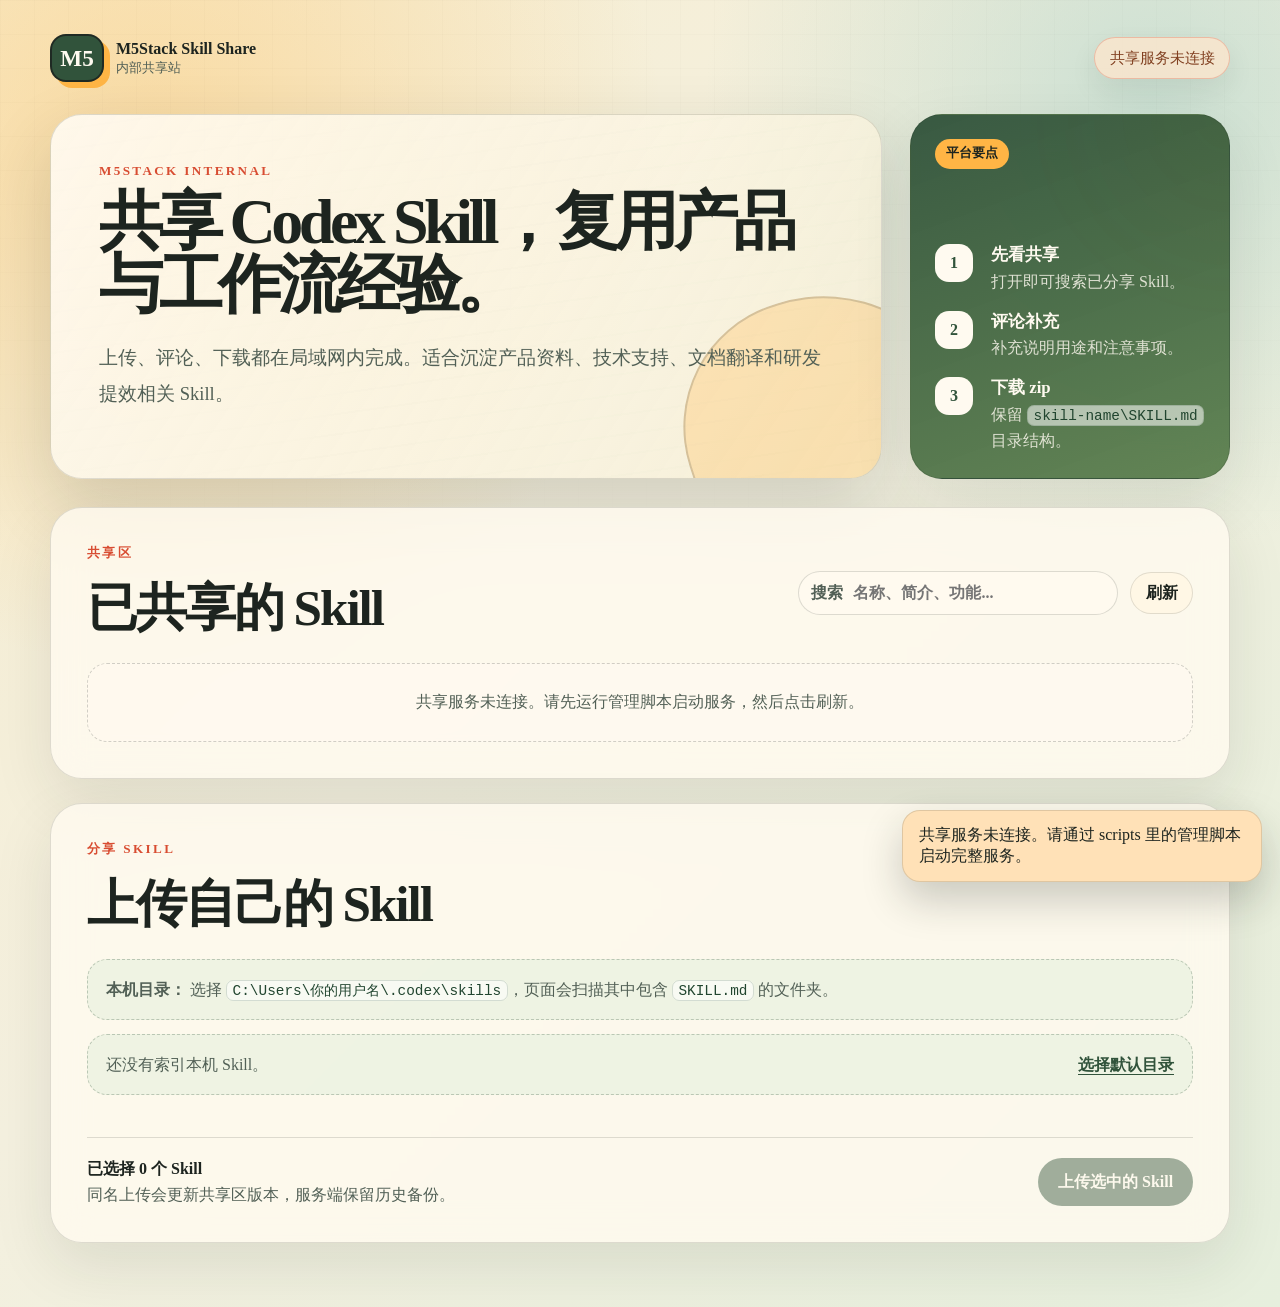
==== public/index.html @ 592a505e "Initial M5Stack skill sharing platform" ====
<!doctype html>
<html lang="zh-CN">
  <head>
    <meta charset="utf-8" />
    <meta name="viewport" content="width=device-width, initial-scale=1" />
    <title>M5Stack Skill Share</title>
    <link rel="stylesheet" href="./styles.css" />
  </head>
  <body>
    <div class="page-shell">
      <header class="hero">
        <nav class="topbar" aria-label="页面导航">
          <a class="brand" href="#top" aria-label="M5Stack Skill Share">
            <span class="brand-mark">M5</span>
            <span>
              <strong>M5Stack Skill Share</strong>
              <small>内部共享站</small>
            </span>
          </a>
          <div class="server-chip" id="serverStatus" aria-live="polite">正在连接共享服务...</div>
        </nav>

        <section class="hero-grid compact-hero" id="top">
          <div class="hero-copy">
            <p class="eyebrow">M5Stack internal</p>
            <h1>共享 Codex Skill，复用产品与工作流经验。</h1>
            <p class="hero-lede">
              上传、评论、下载都在局域网内完成。适合沉淀产品资料、技术支持、文档翻译和研发提效相关 Skill。
            </p>
          </div>

          <aside class="quick-card compact-card" aria-label="平台要点">
            <span class="card-label">平台要点</span>
            <ol class="flow-list">
              <li><strong>先看共享</strong><span>打开即可搜索已分享 Skill。</span></li>
              <li><strong>评论补充</strong><span>补充说明用途和注意事项。</span></li>
              <li><strong>下载 zip</strong><span>保留 <code>skill-name\SKILL.md</code> 目录结构。</span></li>
            </ol>
          </aside>
        </section>
      </header>

      <main>
        <section class="panel library-panel" aria-labelledby="libraryTitle">
          <div class="section-heading library-heading">
            <div>
              <p class="eyebrow">共享区</p>
              <h2 id="libraryTitle">已共享的 Skill</h2>
            </div>
            <div class="library-tools">
              <label class="search-box">
                <span>搜索</span>
                <input id="searchInput" type="search" placeholder="名称、简介、功能..." autocomplete="off" />
              </label>
              <button class="small-button" id="refreshBtn" type="button">刷新</button>
            </div>
          </div>

          <div class="skill-grid" id="sharedSkillGrid" aria-live="polite"></div>
        </section>

        <section class="panel upload-panel" aria-labelledby="uploadTitle">
          <div class="section-heading">
            <div>
              <p class="eyebrow">分享 Skill</p>
              <h2 id="uploadTitle">上传自己的 Skill</h2>
            </div>
            <div class="heading-actions">
              <input id="defaultSkillsInput" type="file" webkitdirectory directory multiple hidden />
              <input id="customFolderInput" type="file" webkitdirectory directory multiple hidden />
              <button class="small-button" id="selectAllLocalBtn" type="button">全选</button>
              <button class="small-button muted" id="clearLocalBtn" type="button">清空</button>
            </div>
          </div>

          <div class="hint-strip">
            <strong>本机目录：</strong>
            选择 <code>C:\Users\你的用户名\.codex\skills</code>，页面会扫描其中包含 <code>SKILL.md</code> 的文件夹。
          </div>

          <div class="local-summary" id="localSummary">
            <span>还没有索引本机 Skill。</span>
            <button class="text-button" id="pickDefaultInlineBtn" type="button">选择默认目录</button>
          </div>

          <div class="local-grid" id="localSkillGrid" aria-live="polite"></div>

          <div class="upload-footer">
            <div>
              <strong id="selectedCount">已选择 0 个 Skill</strong>
              <p>同名上传会更新共享区版本，服务端保留历史备份。</p>
            </div>
            <button class="primary-action" id="uploadSelectedBtn" type="button" disabled>上传选中的 Skill</button>
          </div>
        </section>
      </main>
    </div>

    <div class="toast-region" id="toastRegion" aria-live="polite" aria-atomic="true"></div>

    <dialog class="skill-dialog" id="skillDialog" aria-labelledby="dialogTitle">
      <div class="dialog-card">
        <button class="dialog-close" id="closeDialogBtn" type="button" aria-label="关闭详情">×</button>
        <div class="dialog-layout">
          <aside class="dialog-side">
            <span class="card-label">Skill 详情</span>
            <h2 id="dialogTitle">Skill 名称</h2>
            <p id="dialogDescription"></p>
            <dl class="meta-list">
              <div>
                <dt>版本</dt>
                <dd id="dialogVersion">-</dd>
              </div>
              <div>
                <dt>文件数</dt>
                <dd id="dialogFileCount">-</dd>
              </div>
              <div>
                <dt>更新时间</dt>
                <dd id="dialogUpdated">-</dd>
              </div>
            </dl>
            <div class="dialog-actions">
              <button class="primary-action" id="downloadZipBtn" type="button">下载 Skill 压缩包</button>
              <button class="danger-action" id="deleteSkillBtn" type="button">从共享区删除</button>
            </div>
            <p class="install-help">
              下载后先解压，再把整个 Skill 文件夹放进 <code>C:\Users\你的用户名\.codex\skills</code>。
            </p>
            <div class="install-guide" aria-label="安装目录结构说明">
              <strong>正确安装结构</strong>
              <code id="installPathExample">C:\Users\你的用户名\.codex\skills\skill-name\SKILL.md</code>
              <pre id="installTree">.codex\skills\
  skill-name\
    SKILL.md
    ...其他文件</pre>
              <p>不要把 <code>SKILL.md</code> 直接放到 <code>.codex\skills</code> 根目录。</p>
            </div>
          </aside>
          <div class="detail-main">
            <section class="comments-panel comments-spotlight" aria-labelledby="commentsTitle">
              <div class="comments-head">
                <div>
                  <p class="eyebrow">同事补充</p>
                  <h3 id="commentsTitle">评论 <span id="commentCount">0</span></h3>
                </div>
                <p>写清楚这个 Skill 能做什么、适合谁用、有什么注意事项。</p>
              </div>
              <div class="comments-list" id="commentsList"></div>
              <form class="comment-form" id="commentForm">
                <label>
                  <span>署名</span>
                  <input id="commentAuthor" name="author" maxlength="40" placeholder="例如：M5Stack Docs Team" autocomplete="name" />
                </label>
                <label>
                  <span>评论</span>
                  <textarea id="commentBody" name="body" maxlength="1200" rows="4" placeholder="例如：适合查询 M5Stack 产品规格、整理售后回复模板。" required></textarea>
                </label>
                <button class="primary-action" type="submit">发布评论</button>
              </form>
            </section>

            <article class="markdown-preview" id="dialogMarkdown" tabindex="0"></article>
          </div>
        </div>
      </div>
    </dialog>

    <template id="localSkillTemplate">
      <article class="local-card">
        <label class="select-line">
          <input type="checkbox" />
          <span class="fake-check"></span>
          <span class="local-name"></span>
        </label>
        <p class="local-desc"></p>
        <div class="tag-row"></div>
      </article>
    </template>

    <template id="sharedSkillTemplate">
      <article class="skill-card">
        <div class="skill-card-head">
          <span class="skill-initial"></span>
          <button class="icon-button delete-card-btn" type="button" aria-label="删除 Skill">删除</button>
        </div>
        <h3></h3>
        <p></p>
        <div class="tag-row"></div>
        <div class="skill-card-foot">
          <span class="updated-text"></span>
          <span class="comment-badge"></span>
          <button class="small-button view-btn" type="button">查看 / 下载</button>
        </div>
      </article>
    </template>

    <script src="./app.js" type="module"></script>
  </body>
</html>
---- public/styles.css ----
:root {
  color-scheme: light;
  --ink: #1d241f;
  --ink-soft: #526056;
  --paper: #f5f0df;
  --paper-bright: #fffaf0;
  --moss: #31533b;
  --moss-2: #597c49;
  --citrus: #ffb545;
  --tomato: #d84d32;
  --sky: #94c9c0;
  --line: rgba(29, 36, 31, 0.14);
  --shadow: 0 28px 70px rgba(29, 36, 31, 0.16);
  --radius-lg: 32px;
  --radius-md: 20px;
  --radius-sm: 12px;
}

* {
  box-sizing: border-box;
}

html {
  scroll-behavior: smooth;
}

body {
  margin: 0;
  min-height: 100vh;
  color: var(--ink);
  font-family: "LXGW WenKai Screen", "KaiTi", "Microsoft YaHei UI", Georgia, serif;
  background:
    radial-gradient(circle at 12% 12%, rgba(255, 181, 69, 0.34), transparent 32rem),
    radial-gradient(circle at 90% 8%, rgba(148, 201, 192, 0.42), transparent 28rem),
    linear-gradient(135deg, #f7edcf 0%, #f4f0df 44%, #e6efdd 100%);
}

body::before {
  content: "";
  position: fixed;
  inset: 0;
  pointer-events: none;
  opacity: 0.3;
  background-image:
    linear-gradient(rgba(29, 36, 31, 0.05) 1px, transparent 1px),
    linear-gradient(90deg, rgba(29, 36, 31, 0.05) 1px, transparent 1px);
  background-size: 34px 34px;
  mask-image: linear-gradient(to bottom, black, transparent 82%);
}

button,
input {
  font: inherit;
}

button,
label[for] {
  -webkit-tap-highlight-color: transparent;
}

button:focus-visible,
input:focus-visible,
a:focus-visible {
  outline: 3px solid var(--citrus);
  outline-offset: 3px;
}

code {
  padding: 0.1rem 0.35rem;
  border: 1px solid rgba(49, 83, 59, 0.18);
  border-radius: 0.45rem;
  color: #21452f;
  background: rgba(255, 255, 255, 0.56);
  font-family: "Cascadia Mono", "Consolas", monospace;
  font-size: 0.9em;
}

.page-shell {
  position: relative;
  width: min(1180px, calc(100% - 32px));
  margin: 0 auto;
  padding: 28px 0 64px;
}

.topbar {
  display: flex;
  align-items: center;
  justify-content: space-between;
  gap: 18px;
}

.brand {
  display: inline-flex;
  align-items: center;
  gap: 12px;
  color: inherit;
  text-decoration: none;
}

.brand-mark {
  display: grid;
  width: 54px;
  height: 48px;
  place-items: center;
  border: 2px solid rgba(29, 36, 31, 0.85);
  border-radius: 16px;
  color: var(--paper-bright);
  background: var(--moss);
  box-shadow: 6px 6px 0 var(--citrus);
  font-size: 1.45rem;
  font-weight: 900;
}

.brand strong,
.brand small {
  display: block;
  line-height: 1.05;
}

.brand small {
  margin-top: 3px;
  color: var(--ink-soft);
}

.server-chip {
  border: 1px solid var(--line);
  border-radius: 999px;
  padding: 0.65rem 0.9rem;
  background: rgba(255, 250, 240, 0.72);
  box-shadow: 0 12px 28px rgba(29, 36, 31, 0.08);
  color: var(--ink-soft);
  font-size: 0.92rem;
}

.server-chip.online {
  color: #1f5732;
  border-color: rgba(49, 83, 59, 0.28);
  background: rgba(218, 242, 207, 0.72);
}

.server-chip.offline {
  color: #814021;
  border-color: rgba(216, 77, 50, 0.28);
  background: rgba(255, 230, 204, 0.74);
}

.hero {
  padding-top: 6px;
}

.hero-grid {
  display: grid;
  grid-template-columns: minmax(0, 1fr) 360px;
  gap: 28px;
  align-items: stretch;
  margin-top: 48px;
}

.compact-hero {
  grid-template-columns: minmax(0, 1fr) 320px;
  margin-top: 32px;
}

.hero-copy {
  position: relative;
  overflow: hidden;
  min-height: 440px;
  padding: clamp(32px, 6vw, 74px);
  border: 1px solid var(--line);
  border-radius: var(--radius-lg);
  background:
    linear-gradient(125deg, rgba(255, 250, 240, 0.92), rgba(246, 239, 213, 0.76)),
    repeating-linear-gradient(-8deg, transparent 0 18px, rgba(49, 83, 59, 0.04) 18px 20px);
  box-shadow: var(--shadow);
}

.compact-hero .hero-copy {
  min-height: 310px;
  padding: clamp(28px, 5vw, 48px);
}

.hero-copy::after {
  content: "";
  position: absolute;
  right: -90px;
  bottom: -100px;
  width: 280px;
  height: 280px;
  border: 2px solid rgba(29, 36, 31, 0.16);
  border-radius: 46% 54% 48% 52%;
  background: rgba(255, 181, 69, 0.28);
  transform: rotate(-18deg);
}

.eyebrow {
  margin: 0 0 12px;
  color: var(--tomato);
  font-size: 0.82rem;
  font-weight: 800;
  letter-spacing: 0.18em;
  text-transform: uppercase;
}

h1,
h2,
h3,
p {
  margin-top: 0;
}

h1 {
  position: relative;
  max-width: 780px;
  margin-bottom: 24px;
  font-size: clamp(2.55rem, 6vw, 5.4rem);
  line-height: 0.98;
  letter-spacing: -0.07em;
}

.compact-hero h1 {
  max-width: 760px;
  font-size: clamp(2.25rem, 5vw, 4.4rem);
}

.hero-lede {
  position: relative;
  z-index: 1;
  max-width: 760px;
  color: var(--ink-soft);
  font-size: clamp(1rem, 1.45vw, 1.22rem);
  line-height: 1.9;
}

.hero-actions,
.heading-actions,
.library-tools,
.dialog-actions,
.upload-footer {
  display: flex;
  flex-wrap: wrap;
  align-items: center;
  gap: 12px;
}

.primary-action,
.ghost-action,
.small-button,
.danger-action,
.icon-button,
.text-button {
  cursor: pointer;
  border: 0;
}

.primary-action,
.ghost-action,
.danger-action {
  display: inline-flex;
  align-items: center;
  justify-content: center;
  min-height: 48px;
  border-radius: 999px;
  padding: 0.82rem 1.24rem;
  font-weight: 800;
  text-decoration: none;
  transition: transform 160ms ease, box-shadow 160ms ease, background 160ms ease;
}

.primary-action {
  color: var(--paper-bright);
  background: var(--moss);
  box-shadow: 0 13px 0 rgba(49, 83, 59, 0.2);
}

.primary-action:hover,
.ghost-action:hover,
.danger-action:hover {
  transform: translateY(-2px);
}

.primary-action:disabled {
  cursor: not-allowed;
  opacity: 0.45;
  transform: none;
  box-shadow: none;
}

.ghost-action {
  border: 1px solid rgba(29, 36, 31, 0.18);
  color: var(--ink);
  background: rgba(255, 250, 240, 0.76);
}

.ghost-action.compact {
  width: 100%;
  min-height: 44px;
}

.danger-action {
  width: 100%;
  min-height: 44px;
  color: #fffaf5;
  background: var(--tomato);
}

.quick-card,
.panel,
.dialog-card {
  border: 1px solid var(--line);
  border-radius: var(--radius-lg);
  background: rgba(255, 250, 240, 0.82);
  box-shadow: 0 22px 60px rgba(29, 36, 31, 0.1);
  backdrop-filter: blur(18px);
}

.quick-card {
  display: flex;
  flex-direction: column;
  justify-content: space-between;
  padding: 28px;
  background:
    linear-gradient(160deg, rgba(49, 83, 59, 0.96), rgba(87, 124, 73, 0.92)),
    radial-gradient(circle at top right, rgba(255, 181, 69, 0.6), transparent 13rem);
  color: var(--paper-bright);
}

.compact-card {
  padding: 24px;
}

.compact-card .flow-list {
  gap: 14px;
  margin-top: 22px;
}

.card-label {
  display: inline-flex;
  width: max-content;
  border-radius: 999px;
  padding: 0.4rem 0.68rem;
  color: var(--ink);
  background: var(--citrus);
  font-weight: 900;
  font-size: 0.8rem;
}

.flow-list {
  display: grid;
  gap: 20px;
  margin: 28px 0 0;
  padding: 0;
  list-style: none;
  counter-reset: flow;
}

.flow-list li {
  position: relative;
  padding-left: 56px;
  color: rgba(255, 250, 240, 0.82);
  line-height: 1.6;
  counter-increment: flow;
}

.flow-list li::before {
  content: counter(flow);
  position: absolute;
  left: 0;
  top: 2px;
  display: grid;
  width: 38px;
  height: 38px;
  place-items: center;
  border-radius: 14px;
  color: var(--moss);
  background: var(--paper-bright);
  font-weight: 900;
}

.flow-list strong,
.flow-list span {
  display: block;
}

.flow-list strong {
  color: var(--paper-bright);
  font-size: 1.05rem;
}

main {
  display: grid;
  gap: 24px;
  margin-top: 28px;
}

.panel {
  padding: clamp(22px, 4vw, 36px);
}

.section-heading {
  display: flex;
  align-items: flex-start;
  justify-content: space-between;
  gap: 18px;
  margin-bottom: 20px;
}

.section-heading h2 {
  margin-bottom: 0;
  font-size: clamp(1.8rem, 4vw, 3.2rem);
  letter-spacing: -0.04em;
}

.small-button,
.icon-button,
.text-button {
  border-radius: 999px;
  padding: 0.62rem 0.9rem;
  color: var(--ink);
  background: #fff7e5;
  border: 1px solid rgba(29, 36, 31, 0.13);
  font-weight: 800;
}

.small-button.muted {
  color: var(--ink-soft);
  background: rgba(255, 250, 240, 0.62);
}

.text-button {
  padding: 0;
  border: 0;
  color: var(--moss);
  background: transparent;
  text-decoration: underline;
  text-underline-offset: 4px;
}

.hint-strip,
.backup-note,
.local-summary {
  border: 1px dashed rgba(49, 83, 59, 0.28);
  border-radius: var(--radius-md);
  padding: 16px 18px;
  color: var(--ink-soft);
  background: rgba(230, 239, 221, 0.64);
  line-height: 1.7;
}

.local-summary {
  display: flex;
  align-items: center;
  justify-content: space-between;
  gap: 14px;
  margin-top: 14px;
}

.backup-note {
  display: flex;
  gap: 12px;
  align-items: center;
  margin-bottom: 20px;
  background: rgba(255, 229, 198, 0.68);
  border-color: rgba(216, 77, 50, 0.25);
}

.backup-note span {
  display: inline-flex;
  flex: 0 0 auto;
  border-radius: 999px;
  padding: 0.34rem 0.6rem;
  color: #fffaf5;
  background: var(--tomato);
  font-size: 0.82rem;
  font-weight: 900;
}

.local-grid,
.skill-grid {
  display: grid;
  grid-template-columns: repeat(auto-fill, minmax(260px, 1fr));
  gap: 16px;
  margin-top: 20px;
}

.local-card,
.skill-card {
  position: relative;
  overflow: hidden;
  border: 1px solid rgba(29, 36, 31, 0.12);
  border-radius: var(--radius-md);
  padding: 18px;
  background: rgba(255, 250, 240, 0.8);
  transition: border-color 160ms ease, transform 160ms ease, box-shadow 160ms ease;
}

.local-card::before,
.skill-card::before {
  content: "";
  position: absolute;
  inset: 0 auto 0 0;
  width: 7px;
  background: linear-gradient(var(--citrus), var(--sky));
}

.local-card:hover,
.skill-card:hover {
  transform: translateY(-3px);
  border-color: rgba(49, 83, 59, 0.28);
  box-shadow: 0 18px 36px rgba(29, 36, 31, 0.11);
}

.local-card.selected {
  border-color: rgba(49, 83, 59, 0.5);
  background: rgba(234, 244, 222, 0.9);
}

.select-line {
  display: flex;
  align-items: center;
  gap: 10px;
  font-weight: 900;
}

.select-line input {
  position: absolute;
  opacity: 0;
}

.fake-check {
  display: grid;
  width: 26px;
  height: 26px;
  place-items: center;
  border: 2px solid rgba(29, 36, 31, 0.24);
  border-radius: 9px;
  background: #fffaf0;
}

.select-line input:checked + .fake-check {
  border-color: var(--moss);
  background: var(--moss);
}

.select-line input:checked + .fake-check::after {
  content: "✓";
  color: var(--paper-bright);
  font-weight: 900;
}

.local-name,
.skill-card h3 {
  word-break: break-word;
}

.local-desc,
.skill-card p {
  margin: 12px 0 0;
  color: var(--ink-soft);
  line-height: 1.65;
}

.tag-row {
  display: flex;
  flex-wrap: wrap;
  gap: 8px;
  margin-top: 14px;
}

.tag {
  border-radius: 999px;
  padding: 0.35rem 0.58rem;
  color: #294335;
  background: rgba(148, 201, 192, 0.38);
  font-size: 0.78rem;
  font-weight: 900;
}

.upload-footer {
  justify-content: space-between;
  margin-top: 22px;
  padding-top: 20px;
  border-top: 1px solid var(--line);
}

.upload-footer p {
  margin: 5px 0 0;
  color: var(--ink-soft);
}

.library-heading {
  align-items: center;
}

.search-box {
  display: flex;
  align-items: center;
  gap: 8px;
  min-height: 44px;
  border: 1px solid rgba(29, 36, 31, 0.15);
  border-radius: 999px;
  padding: 0.28rem 0.36rem 0.28rem 0.78rem;
  color: var(--ink-soft);
  background: rgba(255, 250, 240, 0.78);
  font-weight: 800;
}

.search-box input {
  width: min(44vw, 260px);
  border: 0;
  outline: 0;
  color: var(--ink);
  background: transparent;
}

.skill-card {
  display: flex;
  min-height: 280px;
  flex-direction: column;
}

.skill-card-head,
.skill-card-foot {
  display: flex;
  align-items: center;
  justify-content: space-between;
  gap: 10px;
}

.skill-initial {
  display: grid;
  width: 46px;
  height: 46px;
  place-items: center;
  border-radius: 16px;
  color: var(--paper-bright);
  background: var(--moss);
  box-shadow: 6px 6px 0 rgba(255, 181, 69, 0.8);
  font-size: 1.25rem;
  font-weight: 900;
  text-transform: uppercase;
}

.icon-button {
  padding: 0.45rem 0.65rem;
  color: var(--tomato);
  background: rgba(255, 235, 225, 0.8);
}

.skill-card h3 {
  margin: 20px 0 0;
  font-size: 1.5rem;
  line-height: 1.1;
}

.skill-card-foot {
  flex-wrap: wrap;
  margin-top: auto;
  padding-top: 20px;
}

.updated-text {
  color: var(--ink-soft);
  font-size: 0.86rem;
}

.comment-badge {
  border-radius: 999px;
  padding: 0.36rem 0.6rem;
  color: #294335;
  background: rgba(255, 181, 69, 0.32);
  font-size: 0.78rem;
  font-weight: 900;
}

.empty-state {
  grid-column: 1 / -1;
  border: 1px dashed rgba(29, 36, 31, 0.2);
  border-radius: var(--radius-md);
  padding: 28px;
  color: var(--ink-soft);
  background: rgba(255, 250, 240, 0.56);
  text-align: center;
}

.skill-dialog {
  width: min(1100px, calc(100% - 26px));
  border: 0;
  padding: 0;
  color: var(--ink);
  background: transparent;
}

.skill-dialog::backdrop {
  background: rgba(29, 36, 31, 0.52);
  backdrop-filter: blur(6px);
}

.dialog-card {
  position: relative;
  overflow: hidden;
  max-height: min(820px, calc(100vh - 28px));
}

.dialog-close {
  position: absolute;
  z-index: 3;
  top: 16px;
  right: 16px;
  display: grid;
  width: 42px;
  height: 42px;
  place-items: center;
  border: 0;
  border-radius: 999px;
  color: var(--ink);
  background: rgba(255, 250, 240, 0.92);
  box-shadow: 0 10px 22px rgba(29, 36, 31, 0.14);
  cursor: pointer;
  font-size: 1.5rem;
}

.dialog-layout {
  display: grid;
  grid-template-columns: 320px minmax(0, 1fr);
  min-height: 640px;
}

.dialog-side {
  padding: 30px;
  color: var(--paper-bright);
  background:
    radial-gradient(circle at 85% 20%, rgba(255, 181, 69, 0.38), transparent 10rem),
    linear-gradient(160deg, #273d2d, var(--moss));
}

.dialog-side h2 {
  margin: 18px 0 10px;
  font-size: 2rem;
  line-height: 1.05;
  word-break: break-word;
}

.dialog-side p {
  color: rgba(255, 250, 240, 0.78);
  line-height: 1.7;
}

.meta-list {
  display: grid;
  gap: 10px;
  margin: 20px 0;
}

.meta-list div {
  display: flex;
  justify-content: space-between;
  gap: 14px;
  border-bottom: 1px solid rgba(255, 250, 240, 0.14);
  padding-bottom: 9px;
}

.meta-list dt {
  color: rgba(255, 250, 240, 0.62);
}

.meta-list dd {
  margin: 0;
  font-weight: 900;
  text-align: right;
}

.install-help {
  margin-top: 16px;
  font-size: 0.9rem;
}

.install-guide {
  display: grid;
  gap: 10px;
  margin-top: 16px;
  border: 1px solid rgba(255, 250, 240, 0.16);
  border-radius: 18px;
  padding: 14px;
  background: rgba(255, 250, 240, 0.08);
}

.install-guide strong {
  color: var(--paper-bright);
}

.install-guide code {
  display: block;
  overflow-wrap: anywhere;
  color: #173826;
}

.install-guide pre {
  overflow: auto;
  margin: 0;
  border-radius: 14px;
  padding: 12px;
  color: #f7edcf;
  background: rgba(15, 27, 18, 0.62);
  font-family: "Cascadia Mono", "Consolas", monospace;
  font-size: 0.84rem;
  line-height: 1.55;
}

.install-guide p {
  margin: 0;
  color: rgba(255, 250, 240, 0.78);
  font-size: 0.88rem;
}

.detail-main {
  overflow: auto;
  max-height: min(820px, calc(100vh - 28px));
  background: rgba(255, 250, 240, 0.92);
}

.markdown-preview {
  padding: 42px;
  line-height: 1.75;
}

.markdown-preview h1,
.markdown-preview h2,
.markdown-preview h3 {
  letter-spacing: -0.03em;
}

.markdown-preview h1 {
  font-size: 2.3rem;
}

.markdown-preview h2 {
  margin-top: 2rem;
  border-top: 1px solid var(--line);
  padding-top: 1.1rem;
  font-size: 1.65rem;
}

.markdown-preview pre {
  overflow: auto;
  border-radius: 18px;
  padding: 16px;
  background: #1f2c23;
  color: #fff7e5;
}

.markdown-preview blockquote {
  margin-left: 0;
  border-left: 5px solid var(--citrus);
  padding-left: 16px;
  color: var(--ink-soft);
}

.comments-panel {
  border-top: 1px solid var(--line);
  padding: 34px 42px 42px;
  background:
    linear-gradient(180deg, rgba(246, 239, 213, 0.22), rgba(255, 250, 240, 0.9)),
    repeating-linear-gradient(90deg, rgba(49, 83, 59, 0.035) 0 1px, transparent 1px 28px);
}

.comments-spotlight {
  border-top: 0;
  border-bottom: 1px solid rgba(49, 83, 59, 0.18);
  background:
    radial-gradient(circle at 8% 0%, rgba(255, 181, 69, 0.36), transparent 14rem),
    linear-gradient(135deg, rgba(230, 239, 221, 0.88), rgba(255, 250, 240, 0.96));
}

.comments-head {
  display: flex;
  align-items: flex-start;
  justify-content: space-between;
  gap: 18px;
  margin-bottom: 18px;
}

.comments-head h3 {
  margin: 0;
  font-size: 1.6rem;
  letter-spacing: -0.04em;
}

.comments-head h3 span {
  display: inline-grid;
  min-width: 32px;
  height: 32px;
  place-items: center;
  border-radius: 999px;
  color: var(--paper-bright);
  background: var(--moss);
  font-size: 0.9rem;
}

.comments-head p {
  max-width: 360px;
  margin: 0;
  color: var(--ink-soft);
  line-height: 1.65;
}

.comments-list {
  display: grid;
  gap: 12px;
}

.comment-item {
  border: 1px solid rgba(29, 36, 31, 0.12);
  border-radius: 18px;
  padding: 15px 16px;
  background: rgba(255, 250, 240, 0.76);
}

.comment-item header {
  display: flex;
  align-items: center;
  justify-content: space-between;
  gap: 12px;
  margin-bottom: 8px;
}

.comment-item strong {
  color: var(--moss);
}

.comment-item time {
  color: var(--ink-soft);
  font-size: 0.84rem;
}

.comment-item p {
  margin: 0;
  color: var(--ink);
  line-height: 1.7;
  white-space: pre-wrap;
}

.comment-form {
  display: grid;
  gap: 12px;
  margin-top: 18px;
  border: 1px solid rgba(49, 83, 59, 0.18);
  border-radius: 22px;
  padding: 18px;
  background: rgba(230, 239, 221, 0.58);
}

.comment-form label {
  display: grid;
  gap: 7px;
  color: var(--ink-soft);
  font-weight: 800;
}

.comment-form input,
.comment-form textarea {
  width: 100%;
  border: 1px solid rgba(29, 36, 31, 0.14);
  border-radius: 15px;
  padding: 0.76rem 0.85rem;
  color: var(--ink);
  background: rgba(255, 250, 240, 0.86);
  resize: vertical;
}

.toast-region {
  position: fixed;
  z-index: 10;
  right: 18px;
  bottom: 18px;
  display: grid;
  gap: 10px;
  width: min(360px, calc(100% - 36px));
}

.toast {
  border: 1px solid rgba(29, 36, 31, 0.14);
  border-radius: 18px;
  padding: 14px 16px;
  color: var(--paper-bright);
  background: rgba(39, 61, 45, 0.96);
  box-shadow: 0 18px 40px rgba(29, 36, 31, 0.22);
  animation: toast-in 240ms ease both;
}

.toast.warning {
  color: var(--ink);
  background: #ffe1b7;
}

@keyframes toast-in {
  from {
    opacity: 0;
    transform: translateY(10px) scale(0.98);
  }
  to {
    opacity: 1;
    transform: translateY(0) scale(1);
  }
}

@media (max-width: 900px) {
  .hero-grid,
  .dialog-layout {
    grid-template-columns: 1fr;
  }

  .quick-card {
    min-height: auto;
  }

  .dialog-card {
    overflow: auto;
  }

  .dialog-side {
    padding-right: 72px;
  }

  .detail-main {
    max-height: none;
  }

  .markdown-preview,
  .comments-panel {
    padding: 28px;
  }
}

@media (max-width: 640px) {
  .page-shell {
    width: min(100% - 20px, 1180px);
    padding-top: 14px;
  }

  .topbar,
  .section-heading,
  .library-heading,
  .local-summary,
  .upload-footer,
  .comments-head {
    align-items: stretch;
    flex-direction: column;
  }

  .hero-grid {
    margin-top: 24px;
  }

  .hero-copy,
  .panel {
    border-radius: 24px;
  }

  .hero-actions,
  .heading-actions,
  .library-tools {
    align-items: stretch;
    flex-direction: column;
  }

  .primary-action,
  .ghost-action,
  .small-button,
  .danger-action {
    width: 100%;
  }

  .search-box input {
    width: 100%;
  }
}
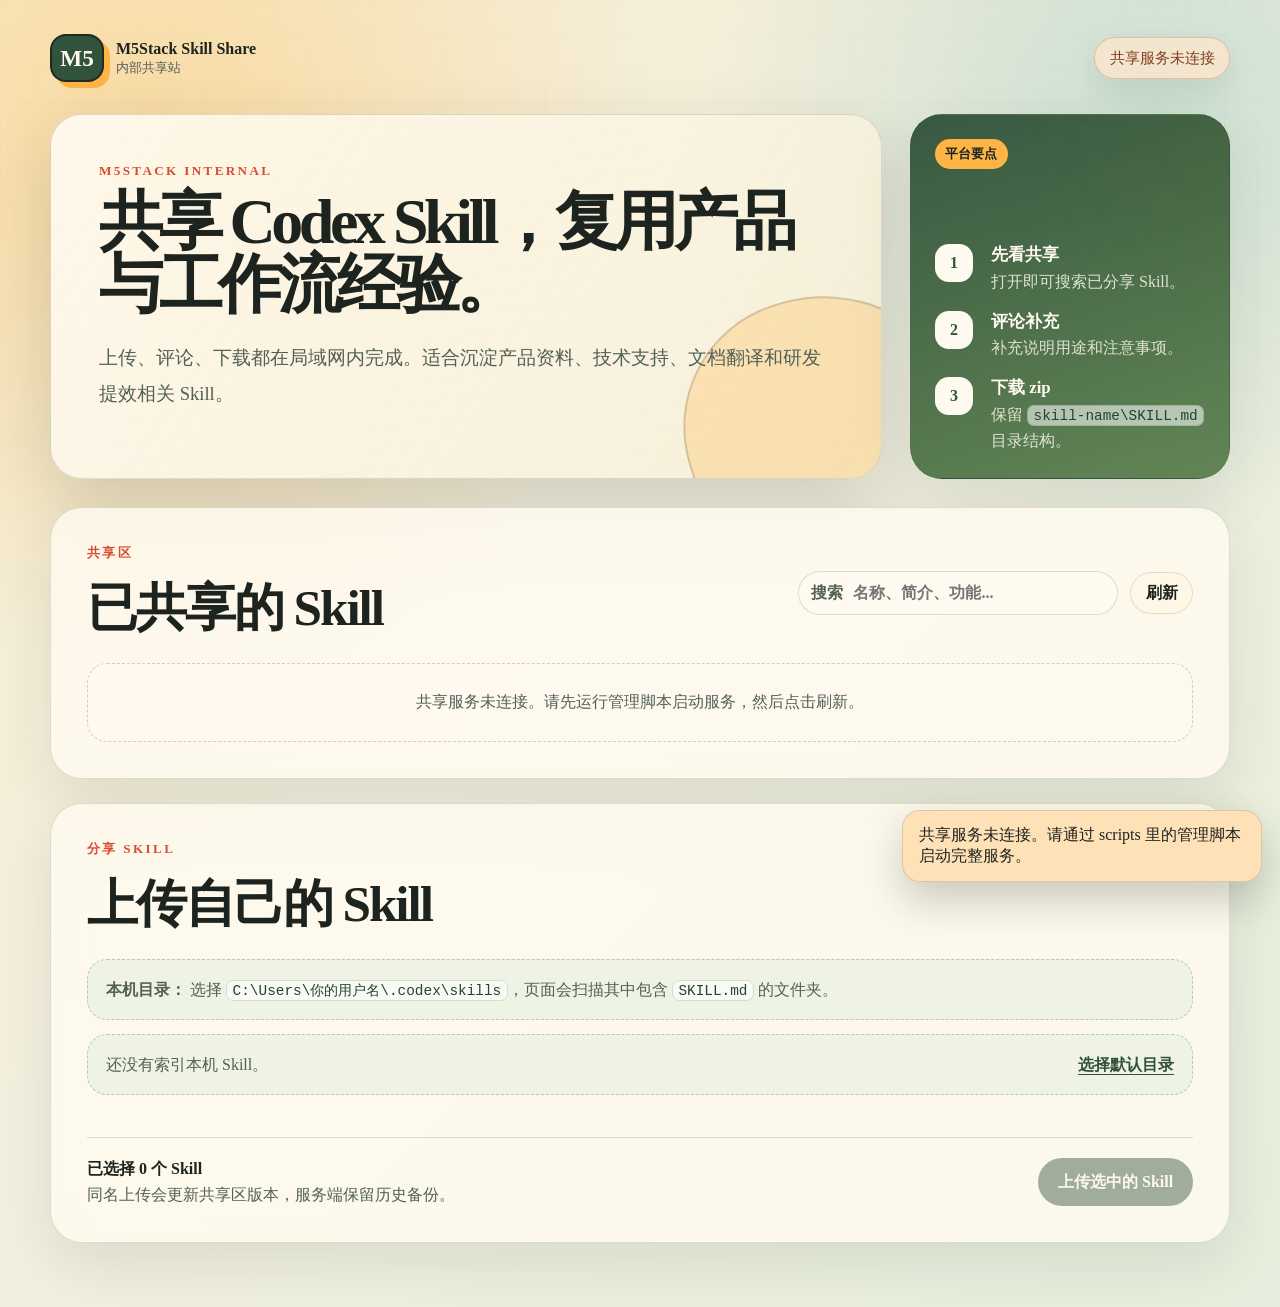
==== commit 2f9dac0c: "更改默认服务端口为 1885，并添加更新历史和精选评论功能" ====
--- a/public/index.html
+++ b/public/index.html
@@ -160,6 +160,14 @@
               </form>
             </section>
 
+            <section class="updates-panel" aria-labelledby="updatesTitle">
+              <div class="updates-head">
+                <p class="eyebrow">更新记录</p>
+                <h3 id="updatesTitle">最近更新</h3>
+              </div>
+              <div class="updates-list" id="updatesList"></div>
+            </section>
+
             <article class="markdown-preview" id="dialogMarkdown" tabindex="0"></article>
           </div>
         </div>
@@ -186,6 +194,11 @@
         </div>
         <h3></h3>
         <p></p>
+        <div class="featured-comment" hidden>
+          <span>精选评论</span>
+          <blockquote></blockquote>
+          <small></small>
+        </div>
         <div class="tag-row"></div>
         <div class="skill-card-foot">
           <span class="updated-text"></span>
--- a/public/styles.css
+++ b/public/styles.css
@@ -652,6 +652,50 @@
   line-height: 1.1;
 }
 
+.skill-card > p {
+  display: -webkit-box;
+  min-height: 3.2em;
+  overflow: hidden;
+  -webkit-box-orient: vertical;
+  -webkit-line-clamp: 2;
+}
+
+.skill-card .tag-row {
+  display: none;
+}
+
+.featured-comment {
+  margin-top: 14px;
+  border: 1px solid rgba(49, 83, 59, 0.16);
+  border-radius: 18px;
+  padding: 13px 14px;
+  background:
+    linear-gradient(135deg, rgba(255, 181, 69, 0.22), rgba(255, 250, 240, 0.72)),
+    repeating-linear-gradient(90deg, rgba(49, 83, 59, 0.04) 0 1px, transparent 1px 22px);
+}
+
+.featured-comment span {
+  display: inline-flex;
+  border-radius: 999px;
+  padding: 0.24rem 0.48rem;
+  color: var(--paper-bright);
+  background: var(--moss);
+  font-size: 0.72rem;
+  font-weight: 900;
+}
+
+.featured-comment blockquote {
+  margin: 10px 0 8px;
+  color: var(--ink);
+  font-weight: 900;
+  line-height: 1.55;
+}
+
+.featured-comment small {
+  color: var(--ink-soft);
+  font-weight: 800;
+}
+
 .skill-card-foot {
   flex-wrap: wrap;
   margin-top: auto;
@@ -659,8 +703,12 @@
 }
 
 .updated-text {
-  color: var(--ink-soft);
+  border-radius: 999px;
+  padding: 0.36rem 0.62rem;
+  color: #244a32;
+  background: rgba(148, 201, 192, 0.32);
   font-size: 0.86rem;
+  font-weight: 900;
 }
 
 .comment-badge {
@@ -967,6 +1015,67 @@
   resize: vertical;
 }
 
+.updates-panel {
+  border-bottom: 1px solid rgba(49, 83, 59, 0.14);
+  padding: 26px 42px 30px;
+  background: rgba(255, 250, 240, 0.9);
+}
+
+.updates-head {
+  display: flex;
+  align-items: end;
+  justify-content: space-between;
+  gap: 16px;
+  margin-bottom: 14px;
+}
+
+.updates-head h3 {
+  margin: 0;
+  font-size: 1.45rem;
+  letter-spacing: -0.04em;
+}
+
+.updates-list {
+  display: grid;
+  gap: 10px;
+}
+
+.update-item {
+  display: grid;
+  grid-template-columns: 112px minmax(0, 1fr);
+  gap: 14px;
+  align-items: start;
+  border: 1px solid rgba(29, 36, 31, 0.1);
+  border-radius: 16px;
+  padding: 12px 14px;
+  background: rgba(255, 250, 240, 0.72);
+}
+
+.update-item time {
+  color: var(--moss);
+  font-weight: 900;
+  font-size: 0.86rem;
+}
+
+.update-item div {
+  display: grid;
+  gap: 3px;
+}
+
+.update-item strong {
+  color: var(--ink);
+}
+
+.update-item span {
+  color: var(--ink-soft);
+  font-size: 0.86rem;
+}
+
+.compact-empty {
+  padding: 16px;
+  text-align: left;
+}
+
 .toast-region {
   position: fixed;
   z-index: 10;
@@ -1026,8 +1135,13 @@
   }
 
   .markdown-preview,
-  .comments-panel {
+  .comments-panel,
+  .updates-panel {
     padding: 28px;
+  }
+
+  .update-item {
+    grid-template-columns: 1fr;
   }
 }
 
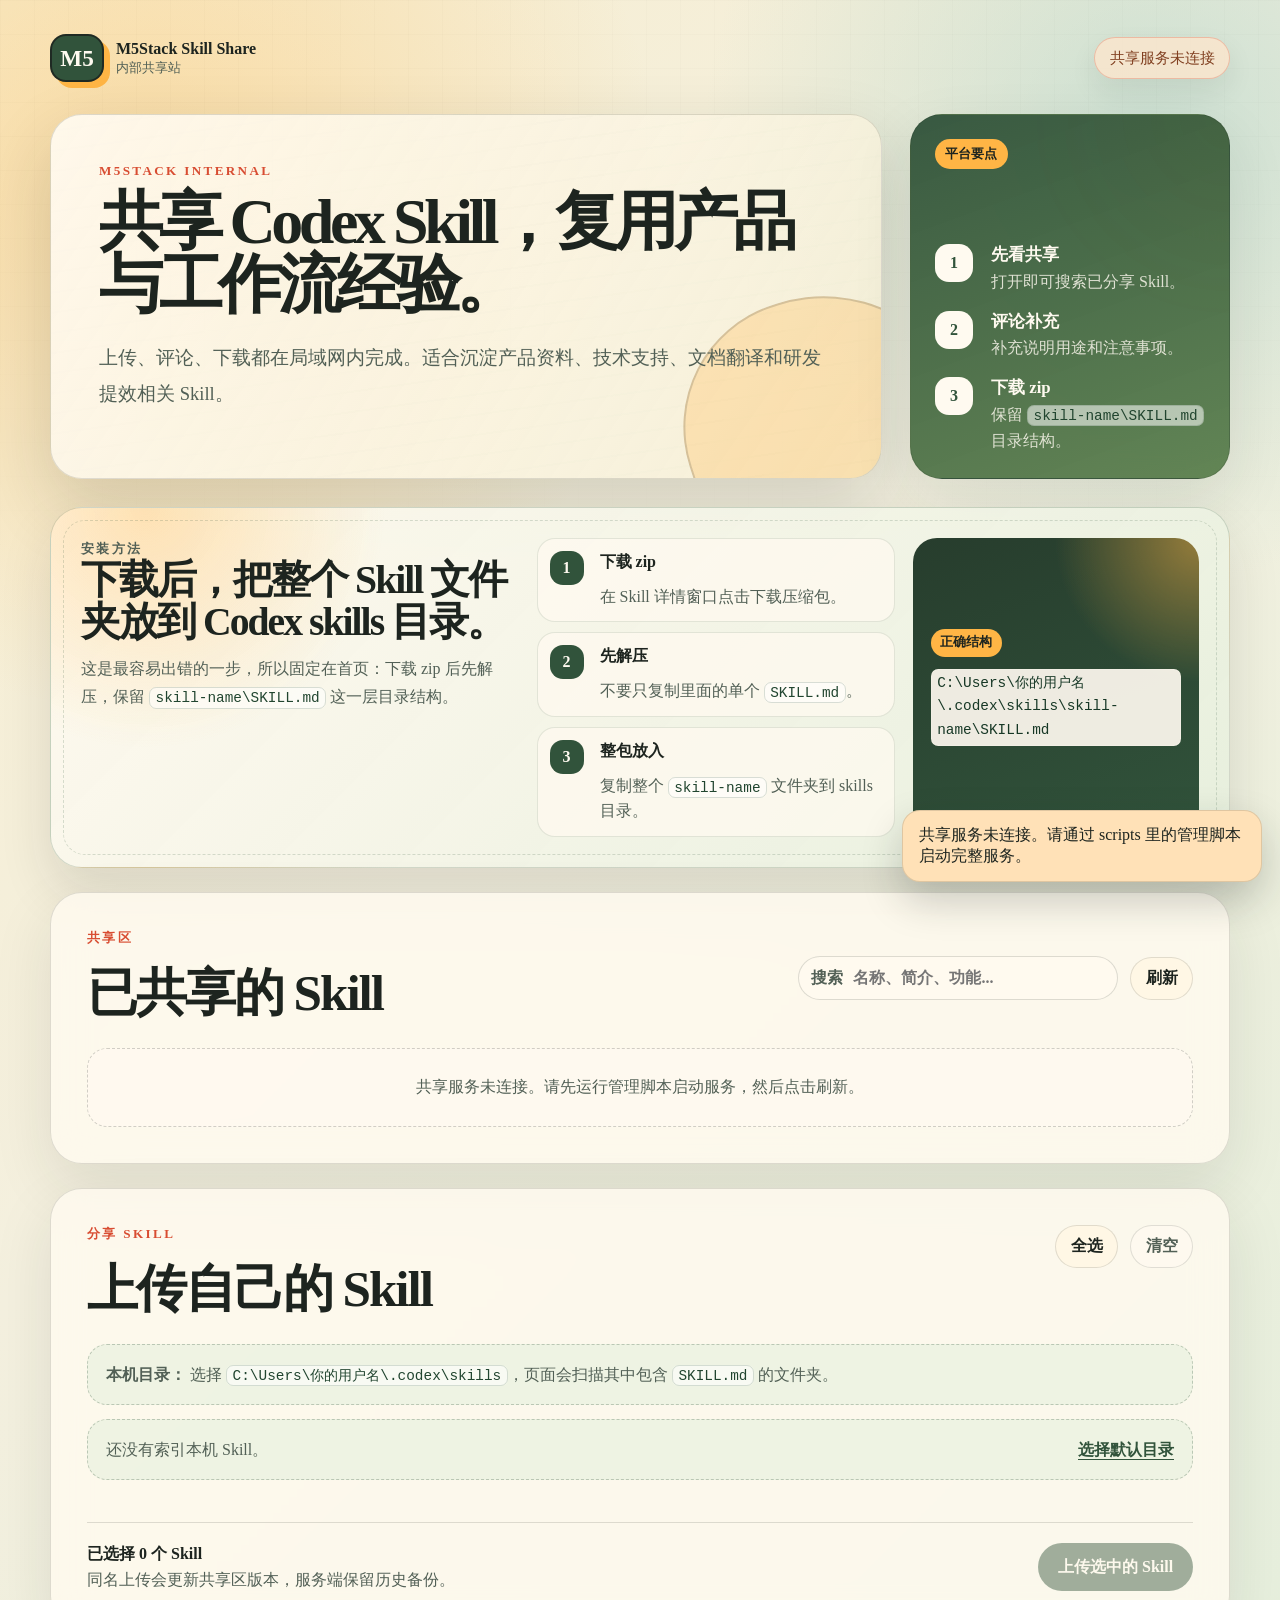
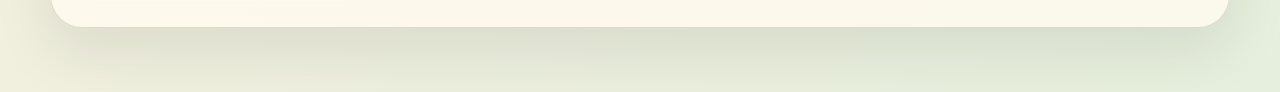
==== commit 572a8202: "Fix install instructions layout" ====
--- a/public/index.html
+++ b/public/index.html
@@ -41,6 +41,26 @@
       </header>
 
       <main>
+        <section class="install-home-panel" aria-labelledby="installHomeTitle">
+          <div class="install-home-copy">
+            <p class="eyebrow">安装方法</p>
+            <h2 id="installHomeTitle">下载后，把整个 Skill 文件夹放到 Codex skills 目录。</h2>
+            <p>
+              这是最容易出错的一步，所以固定在首页：下载 zip 后先解压，保留
+              <code>skill-name\SKILL.md</code> 这一层目录结构。
+            </p>
+          </div>
+          <ol class="install-steps" aria-label="安装步骤">
+            <li><strong>下载 zip</strong><span>在 Skill 详情窗口点击下载压缩包。</span></li>
+            <li><strong>先解压</strong><span>不要只复制里面的单个 <code>SKILL.md</code>。</span></li>
+            <li><strong>整包放入</strong><span>复制整个 <code>skill-name</code> 文件夹到 skills 目录。</span></li>
+          </ol>
+          <div class="install-path-card" aria-label="正确安装目录示例">
+            <span>正确结构</span>
+            <code>C:\Users\你的用户名\.codex\skills\skill-name\SKILL.md</code>
+          </div>
+        </section>
+
         <section class="panel library-panel" aria-labelledby="libraryTitle">
           <div class="section-heading library-heading">
             <div>
@@ -124,19 +144,22 @@
               <button class="primary-action" id="downloadZipBtn" type="button">下载 Skill 压缩包</button>
               <button class="danger-action" id="deleteSkillBtn" type="button">从共享区删除</button>
             </div>
-            <p class="install-help">
-              下载后先解压，再把整个 Skill 文件夹放进 <code>C:\Users\你的用户名\.codex\skills</code>。
-            </p>
-            <div class="install-guide" aria-label="安装目录结构说明">
+          </aside>
+          <section class="dialog-install-panel" aria-label="安装目录结构说明">
+            <div>
+              <p class="eyebrow">下载后怎么安装</p>
+              <h3>先解压，再把整个 Skill 文件夹放进 skills 目录。</h3>
+              <p>不要把 <code>SKILL.md</code> 直接放到 <code>.codex\skills</code> 根目录。</p>
+            </div>
+            <div class="install-guide">
               <strong>正确安装结构</strong>
               <code id="installPathExample">C:\Users\你的用户名\.codex\skills\skill-name\SKILL.md</code>
               <pre id="installTree">.codex\skills\
   skill-name\
     SKILL.md
     ...其他文件</pre>
-              <p>不要把 <code>SKILL.md</code> 直接放到 <code>.codex\skills</code> 根目录。</p>
-            </div>
-          </aside>
+            </div>
+          </section>
           <div class="detail-main">
             <section class="comments-panel comments-spotlight" aria-labelledby="commentsTitle">
               <div class="comments-head">
--- a/public/styles.css
+++ b/public/styles.css
@@ -392,6 +392,136 @@
   margin-top: 28px;
 }
 
+.install-home-panel {
+  position: relative;
+  display: grid;
+  grid-template-columns: minmax(0, 1.1fr) minmax(280px, 0.9fr) minmax(240px, 0.72fr);
+  gap: 18px;
+  align-items: stretch;
+  border: 1px solid rgba(49, 83, 59, 0.2);
+  border-radius: var(--radius-lg);
+  padding: clamp(22px, 3vw, 30px);
+  background:
+    radial-gradient(circle at 8% 0%, rgba(255, 181, 69, 0.34), transparent 15rem),
+    linear-gradient(135deg, rgba(255, 250, 240, 0.95), rgba(230, 239, 221, 0.9));
+  box-shadow: 0 24px 52px rgba(29, 36, 31, 0.12);
+}
+
+.install-home-panel::before {
+  content: "";
+  position: absolute;
+  inset: 12px;
+  pointer-events: none;
+  border: 1px dashed rgba(49, 83, 59, 0.18);
+  border-radius: calc(var(--radius-lg) - 10px);
+}
+
+.install-home-copy,
+.install-steps,
+.install-path-card {
+  position: relative;
+  z-index: 1;
+}
+
+.install-home-copy h2 {
+  max-width: 720px;
+  margin-bottom: 12px;
+  font-size: clamp(1.65rem, 3.1vw, 2.75rem);
+  line-height: 1.04;
+  letter-spacing: -0.05em;
+}
+
+.install-home-copy p {
+  max-width: 720px;
+  margin-bottom: 0;
+  color: var(--ink-soft);
+  line-height: 1.75;
+}
+
+.install-steps {
+  display: grid;
+  gap: 10px;
+  margin: 0;
+  padding: 0;
+  list-style: none;
+  counter-reset: install-step;
+}
+
+.install-steps li {
+  display: grid;
+  grid-template-columns: 38px minmax(0, 1fr);
+  gap: 12px;
+  align-items: start;
+  border: 1px solid rgba(49, 83, 59, 0.13);
+  border-radius: 18px;
+  padding: 12px;
+  background: rgba(255, 250, 240, 0.72);
+  counter-increment: install-step;
+}
+
+.install-steps li::before {
+  content: counter(install-step);
+  grid-column: 1;
+  grid-row: 1 / span 2;
+  display: grid;
+  width: 34px;
+  height: 34px;
+  place-items: center;
+  border-radius: 13px;
+  color: var(--paper-bright);
+  background: var(--moss);
+  font-weight: 900;
+}
+
+.install-steps strong,
+.install-steps span {
+  grid-column: 2;
+  display: block;
+}
+
+.install-steps strong {
+  grid-row: 1;
+  margin-top: 1px;
+  font-weight: 900;
+}
+
+.install-steps span {
+  grid-row: 2;
+  color: var(--ink-soft);
+  line-height: 1.55;
+}
+
+.install-path-card {
+  display: grid;
+  align-content: center;
+  gap: 12px;
+  border-radius: 24px;
+  padding: 18px;
+  color: var(--paper-bright);
+  background:
+    radial-gradient(circle at 100% 0%, rgba(255, 181, 69, 0.5), transparent 9rem),
+    linear-gradient(160deg, #273d2d, var(--moss));
+}
+
+.install-path-card span {
+  width: max-content;
+  border-radius: 999px;
+  padding: 0.36rem 0.62rem;
+  color: var(--ink);
+  background: var(--citrus);
+  font-weight: 900;
+  font-size: 0.8rem;
+}
+
+.install-path-card code {
+  display: block;
+  overflow-wrap: anywhere;
+  border-color: rgba(255, 250, 240, 0.24);
+  color: #173826;
+  background: rgba(255, 250, 240, 0.92);
+  line-height: 1.65;
+}
+
 .panel {
   padding: clamp(22px, 4vw, 36px);
 }
@@ -769,11 +899,19 @@
 
 .dialog-layout {
   display: grid;
-  grid-template-columns: 320px minmax(0, 1fr);
+  grid-template-columns: 330px minmax(0, 1fr);
+  grid-template-rows: auto minmax(0, 1fr);
   min-height: 640px;
+  max-height: min(820px, calc(100vh - 28px));
 }
 
 .dialog-side {
+  grid-column: 1;
+  grid-row: 1 / span 2;
+  display: flex;
+  flex-direction: column;
+  min-height: 0;
+  overflow: auto;
   padding: 30px;
   color: var(--paper-bright);
   background:
@@ -822,10 +960,40 @@
   font-size: 0.9rem;
 }
 
+.dialog-install-panel {
+  position: relative;
+  grid-column: 2;
+  grid-row: 1;
+  z-index: 2;
+  display: grid;
+  grid-template-columns: minmax(0, 0.92fr) minmax(280px, 1fr);
+  gap: 18px;
+  align-items: start;
+  border-bottom: 1px solid rgba(49, 83, 59, 0.16);
+  padding: 28px 42px;
+  color: var(--paper-bright);
+  background:
+    radial-gradient(circle at 8% 0%, rgba(255, 181, 69, 0.34), transparent 14rem),
+    linear-gradient(145deg, #294233, var(--moss));
+  box-shadow: 0 16px 30px rgba(29, 36, 31, 0.12);
+}
+
+.dialog-install-panel h3 {
+  margin: 0 0 10px;
+  font-size: clamp(1.35rem, 2.4vw, 2rem);
+  line-height: 1.08;
+  letter-spacing: -0.04em;
+}
+
+.dialog-install-panel p {
+  margin: 0;
+  color: rgba(255, 250, 240, 0.78);
+  line-height: 1.7;
+}
+
 .install-guide {
   display: grid;
   gap: 10px;
-  margin-top: 16px;
   border: 1px solid rgba(255, 250, 240, 0.16);
   border-radius: 18px;
   padding: 14px;
@@ -840,6 +1008,7 @@
   display: block;
   overflow-wrap: anywhere;
   color: #173826;
+  background: rgba(255, 250, 240, 0.9);
 }
 
 .install-guide pre {
@@ -861,8 +1030,10 @@
 }
 
 .detail-main {
+  grid-column: 2;
+  grid-row: 2;
   overflow: auto;
-  max-height: min(820px, calc(100vh - 28px));
+  min-height: 0;
   background: rgba(255, 250, 240, 0.92);
 }
 
@@ -1114,8 +1285,20 @@
 
 @media (max-width: 900px) {
   .hero-grid,
+  .dialog-layout,
+  .install-home-panel,
+  .dialog-install-panel {
+    grid-template-columns: 1fr;
+  }
+
   .dialog-layout {
-    grid-template-columns: 1fr;
+    grid-template-areas:
+      "install"
+      "side"
+      "detail";
+    grid-template-rows: auto;
+    min-height: 0;
+    max-height: none;
   }
 
   .quick-card {
@@ -1127,13 +1310,22 @@
   }
 
   .dialog-side {
+    grid-area: side;
     padding-right: 72px;
+    max-height: none;
   }
 
   .detail-main {
+    grid-area: detail;
+    overflow: visible;
     max-height: none;
   }
 
+  .dialog-install-panel {
+    grid-area: install;
+  }
+
+  .dialog-install-panel,
   .markdown-preview,
   .comments-panel,
   .updates-panel {
@@ -1166,8 +1358,18 @@
   }
 
   .hero-copy,
-  .panel {
+  .panel,
+  .install-home-panel {
     border-radius: 24px;
+  }
+
+  .install-home-panel {
+    gap: 14px;
+    padding: 20px;
+  }
+
+  .install-home-panel::before {
+    display: none;
   }
 
   .hero-actions,
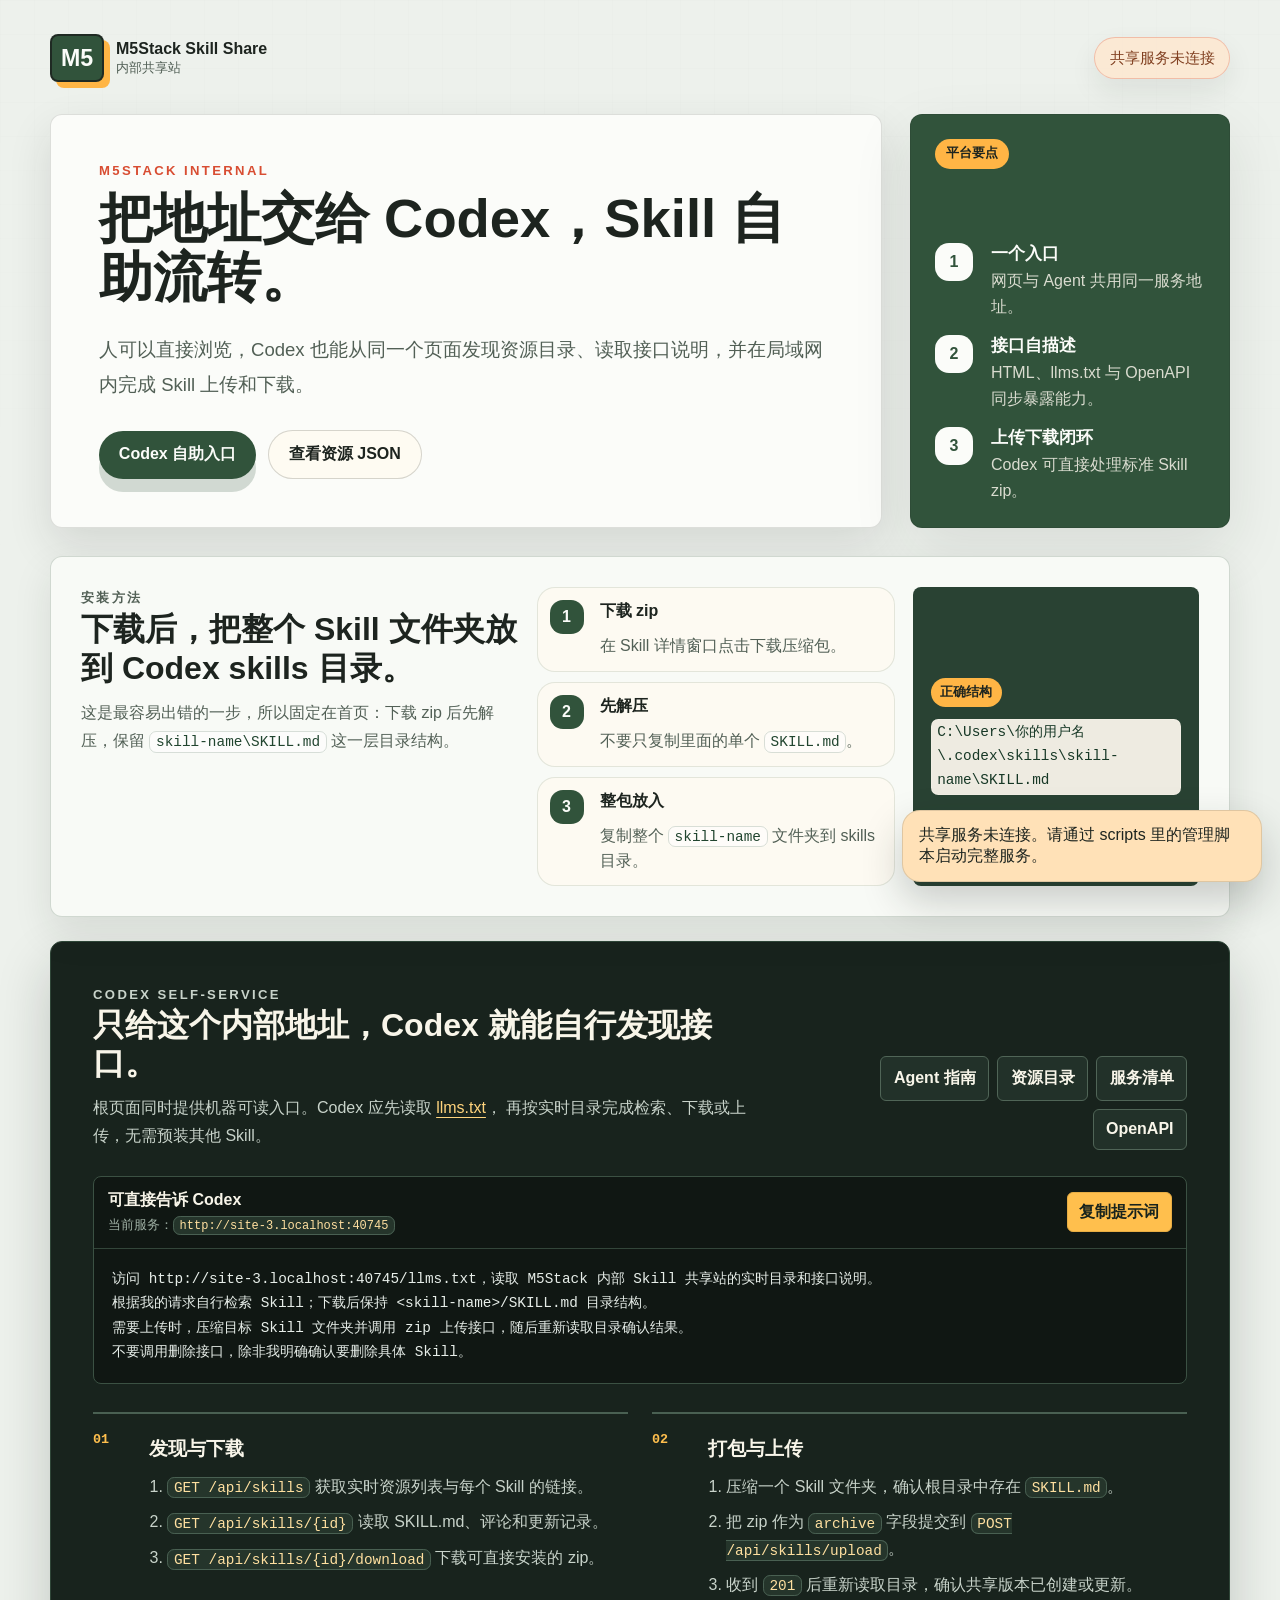
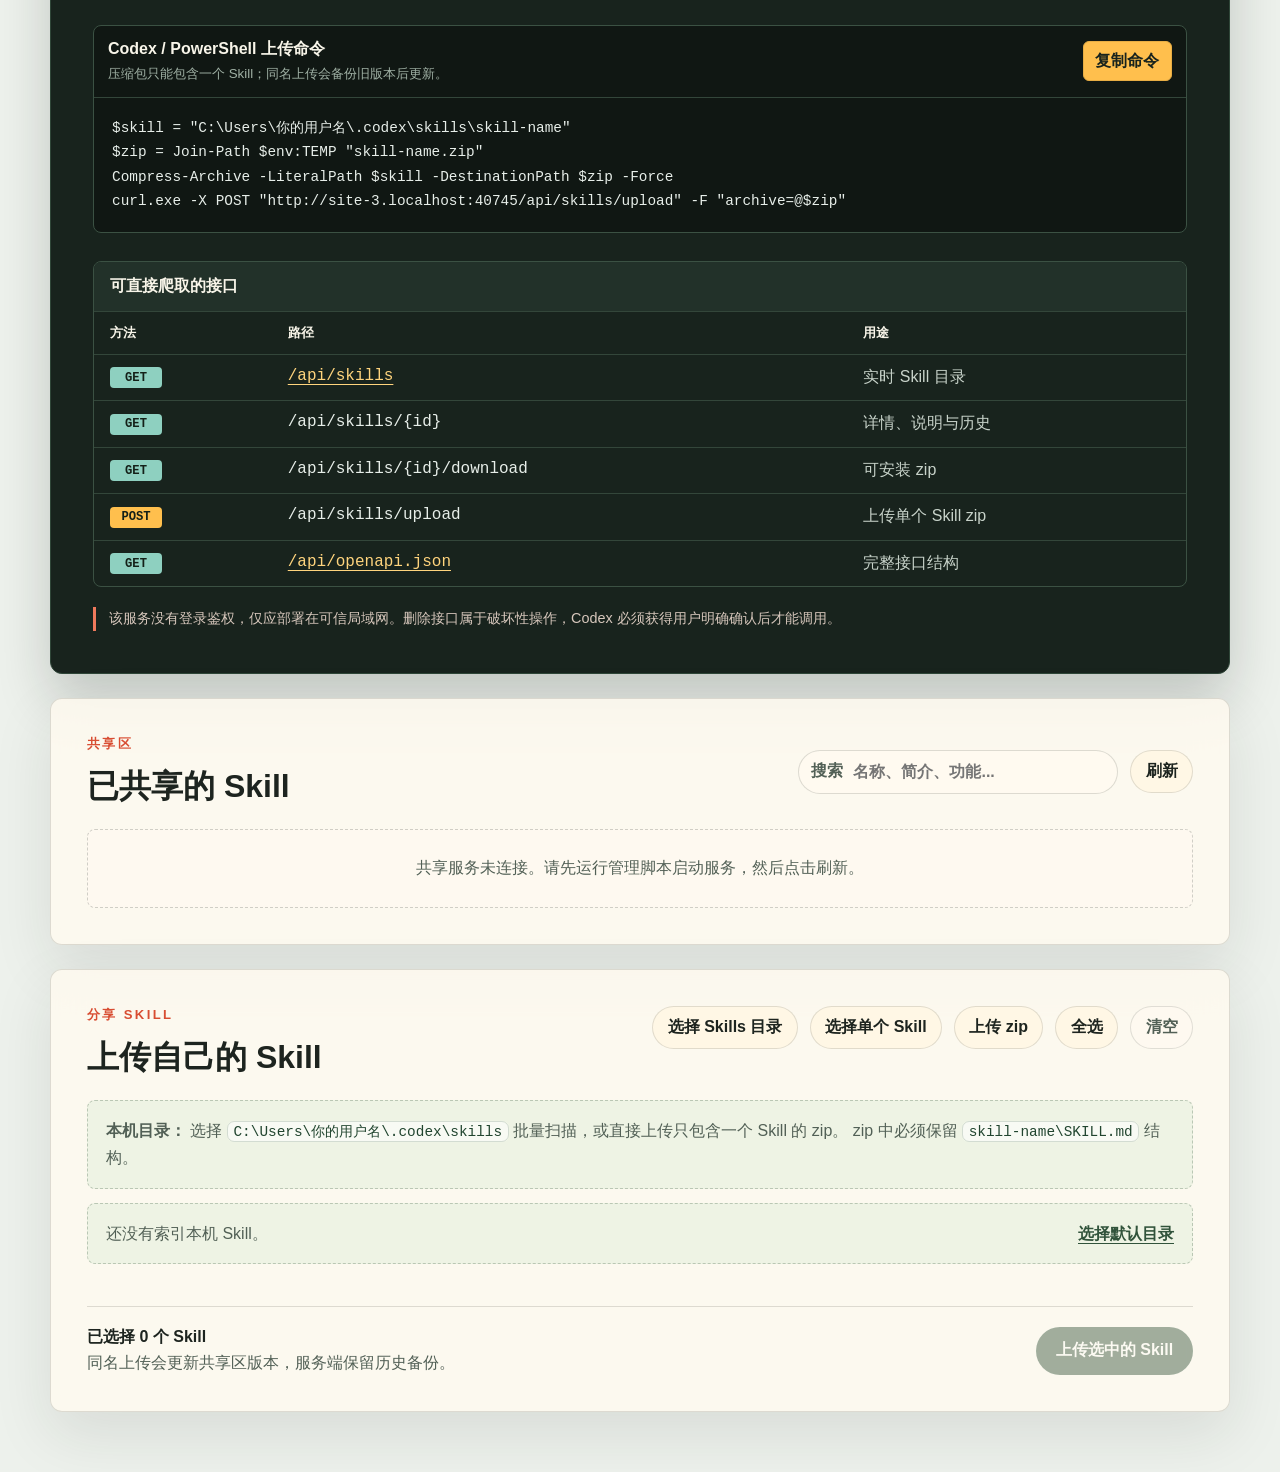
==== commit 9ad92986: "Refresh chatbot docs, config, and catalog data" ====
--- a/public/index.html
+++ b/public/index.html
@@ -3,8 +3,28 @@
   <head>
     <meta charset="utf-8" />
     <meta name="viewport" content="width=device-width, initial-scale=1" />
+    <meta
+      name="description"
+      content="M5Stack 内部 Codex Skill 共享服务，支持网页与 Agent 自助发现、上传和下载。"
+    />
     <title>M5Stack Skill Share</title>
+    <link rel="icon" href="data:," />
+    <link rel="alternate" type="text/plain" href="/llms.txt" title="Codex agent guide" />
+    <link rel="alternate" type="application/json" href="/api/skills" title="Live Skill catalog" />
+    <link rel="service-desc" type="application/vnd.oai.openapi+json" href="/api/openapi.json" />
     <link rel="stylesheet" href="./styles.css" />
+    <script type="application/json" id="skillShareAgentManifest">
+      {
+        "service": "m5stack-skill-share",
+        "agentEntry": "/llms.txt",
+        "manifest": "/api/manifest",
+        "openapi": "/api/openapi.json",
+        "catalog": "/api/skills",
+        "uploadZip": "/api/skills/upload",
+        "downloadTemplate": "/api/skills/{id}/download",
+        "authentication": "none; trusted LAN only"
+      }
+    </script>
   </head>
   <body>
     <div class="page-shell">
@@ -23,18 +43,22 @@
         <section class="hero-grid compact-hero" id="top">
           <div class="hero-copy">
             <p class="eyebrow">M5Stack internal</p>
-            <h1>共享 Codex Skill，复用产品与工作流经验。</h1>
+            <h1>把地址交给 Codex，Skill 自助流转。</h1>
             <p class="hero-lede">
-              上传、评论、下载都在局域网内完成。适合沉淀产品资料、技术支持、文档翻译和研发提效相关 Skill。
+              人可以直接浏览，Codex 也能从同一个页面发现资源目录、读取接口说明，并在局域网内完成 Skill 上传和下载。
             </p>
+            <div class="hero-actions">
+              <a class="primary-action" href="#codex-access">Codex 自助入口</a>
+              <a class="ghost-action" href="/api/skills" data-api-path="/api/skills">查看资源 JSON</a>
+            </div>
           </div>
 
           <aside class="quick-card compact-card" aria-label="平台要点">
             <span class="card-label">平台要点</span>
             <ol class="flow-list">
-              <li><strong>先看共享</strong><span>打开即可搜索已分享 Skill。</span></li>
-              <li><strong>评论补充</strong><span>补充说明用途和注意事项。</span></li>
-              <li><strong>下载 zip</strong><span>保留 <code>skill-name\SKILL.md</code> 目录结构。</span></li>
+              <li><strong>一个入口</strong><span>网页与 Agent 共用同一服务地址。</span></li>
+              <li><strong>接口自描述</strong><span>HTML、llms.txt 与 OpenAPI 同步暴露能力。</span></li>
+              <li><strong>上传下载闭环</strong><span>Codex 可直接处理标准 Skill zip。</span></li>
             </ol>
           </aside>
         </section>
@@ -61,6 +85,89 @@
           </div>
         </section>
 
+        <section class="agent-access-band" id="codex-access" aria-labelledby="agentAccessTitle">
+          <div class="agent-access-head">
+            <div>
+              <p class="eyebrow">Codex self-service</p>
+              <h2 id="agentAccessTitle">只给这个内部地址，Codex 就能自行发现接口。</h2>
+              <p>
+                根页面同时提供机器可读入口。Codex 应先读取 <a href="/llms.txt" data-api-path="/llms.txt">llms.txt</a>，
+                再按实时目录完成检索、下载或上传，无需预装其他 Skill。
+              </p>
+            </div>
+            <nav class="agent-links" aria-label="Agent 资源入口">
+              <a href="/llms.txt" data-api-path="/llms.txt">Agent 指南</a>
+              <a href="/api/skills" data-api-path="/api/skills">资源目录</a>
+              <a href="/api/manifest" data-api-path="/api/manifest">服务清单</a>
+              <a href="/api/openapi.json" data-api-path="/api/openapi.json">OpenAPI</a>
+            </nav>
+          </div>
+
+          <div class="agent-prompt-block">
+            <div class="code-block-head">
+              <div>
+                <span>可直接告诉 Codex</span>
+                <small>当前服务：<code id="agentBaseUrl">正在识别...</code></small>
+              </div>
+              <button class="copy-button" id="copyAgentPromptBtn" type="button">复制提示词</button>
+            </div>
+            <pre id="agentPrompt">访问这个地址的 /llms.txt，读取共享 Skill 列表和接口说明。按我的需求自行下载或上传 Skill；删除前必须先征得我确认。</pre>
+          </div>
+
+          <div class="agent-doc-grid">
+            <article class="agent-workflow">
+              <span class="workflow-index">01</span>
+              <h3>发现与下载</h3>
+              <ol>
+                <li><code>GET /api/skills</code> 获取实时资源列表与每个 Skill 的链接。</li>
+                <li><code>GET /api/skills/{id}</code> 读取 SKILL.md、评论和更新记录。</li>
+                <li><code>GET /api/skills/{id}/download</code> 下载可直接安装的 zip。</li>
+              </ol>
+            </article>
+
+            <article class="agent-workflow">
+              <span class="workflow-index">02</span>
+              <h3>打包与上传</h3>
+              <ol>
+                <li>压缩一个 Skill 文件夹，确认根目录中存在 <code>SKILL.md</code>。</li>
+                <li>把 zip 作为 <code>archive</code> 字段提交到 <code>POST /api/skills/upload</code>。</li>
+                <li>收到 <code>201</code> 后重新读取目录，确认共享版本已创建或更新。</li>
+              </ol>
+            </article>
+          </div>
+
+          <div class="agent-command-block">
+            <div class="code-block-head">
+              <div>
+                <span>Codex / PowerShell 上传命令</span>
+                <small>压缩包只能包含一个 Skill；同名上传会备份旧版本后更新。</small>
+              </div>
+              <button class="copy-button" id="copyUploadCommandBtn" type="button">复制命令</button>
+            </div>
+            <pre id="uploadCommand">curl.exe -X POST "&lt;BASE_URL&gt;/api/skills/upload" -F "archive=@C:\path\skill.zip"</pre>
+          </div>
+
+          <div class="endpoint-table-wrap">
+            <table class="endpoint-table">
+              <caption>可直接爬取的接口</caption>
+              <thead>
+                <tr><th>方法</th><th>路径</th><th>用途</th></tr>
+              </thead>
+              <tbody>
+                <tr><td><span class="method get">GET</span></td><td><a href="/api/skills" data-api-path="/api/skills">/api/skills</a></td><td>实时 Skill 目录</td></tr>
+                <tr><td><span class="method get">GET</span></td><td>/api/skills/{id}</td><td>详情、说明与历史</td></tr>
+                <tr><td><span class="method get">GET</span></td><td>/api/skills/{id}/download</td><td>可安装 zip</td></tr>
+                <tr><td><span class="method post">POST</span></td><td>/api/skills/upload</td><td>上传单个 Skill zip</td></tr>
+                <tr><td><span class="method get">GET</span></td><td><a href="/api/openapi.json" data-api-path="/api/openapi.json">/api/openapi.json</a></td><td>完整接口结构</td></tr>
+              </tbody>
+            </table>
+          </div>
+
+          <p class="agent-security-note">
+            该服务没有登录鉴权，仅应部署在可信局域网。删除接口属于破坏性操作，Codex 必须获得用户明确确认后才能调用。
+          </p>
+        </section>
+
         <section class="panel library-panel" aria-labelledby="libraryTitle">
           <div class="section-heading library-heading">
             <div>
@@ -88,6 +195,10 @@
             <div class="heading-actions">
               <input id="defaultSkillsInput" type="file" webkitdirectory directory multiple hidden />
               <input id="customFolderInput" type="file" webkitdirectory directory multiple hidden />
+              <input id="skillZipInput" type="file" accept=".zip,application/zip" hidden />
+              <button class="small-button" id="pickSkillsFolderBtn" type="button">选择 Skills 目录</button>
+              <button class="small-button" id="pickSkillFolderBtn" type="button">选择单个 Skill</button>
+              <button class="small-button" id="pickSkillZipBtn" type="button">上传 zip</button>
               <button class="small-button" id="selectAllLocalBtn" type="button">全选</button>
               <button class="small-button muted" id="clearLocalBtn" type="button">清空</button>
             </div>
@@ -95,7 +206,8 @@
 
           <div class="hint-strip">
             <strong>本机目录：</strong>
-            选择 <code>C:\Users\你的用户名\.codex\skills</code>，页面会扫描其中包含 <code>SKILL.md</code> 的文件夹。
+            选择 <code>C:\Users\你的用户名\.codex\skills</code> 批量扫描，或直接上传只包含一个 Skill 的 zip。
+            zip 中必须保留 <code>skill-name\SKILL.md</code> 结构。
           </div>
 
           <div class="local-summary" id="localSummary">
--- a/public/styles.css
+++ b/public/styles.css
@@ -2,18 +2,18 @@
   color-scheme: light;
   --ink: #1d241f;
   --ink-soft: #526056;
-  --paper: #f5f0df;
-  --paper-bright: #fffaf0;
+  --paper: #edf1ec;
+  --paper-bright: #fbfcf9;
   --moss: #31533b;
   --moss-2: #597c49;
   --citrus: #ffb545;
   --tomato: #d84d32;
   --sky: #94c9c0;
   --line: rgba(29, 36, 31, 0.14);
-  --shadow: 0 28px 70px rgba(29, 36, 31, 0.16);
-  --radius-lg: 32px;
-  --radius-md: 20px;
-  --radius-sm: 12px;
+  --shadow: 0 18px 44px rgba(29, 36, 31, 0.12);
+  --radius-lg: 12px;
+  --radius-md: 8px;
+  --radius-sm: 6px;
 }
 
 * {
@@ -28,11 +28,8 @@
   margin: 0;
   min-height: 100vh;
   color: var(--ink);
-  font-family: "LXGW WenKai Screen", "KaiTi", "Microsoft YaHei UI", Georgia, serif;
-  background:
-    radial-gradient(circle at 12% 12%, rgba(255, 181, 69, 0.34), transparent 32rem),
-    radial-gradient(circle at 90% 8%, rgba(148, 201, 192, 0.42), transparent 28rem),
-    linear-gradient(135deg, #f7edcf 0%, #f4f0df 44%, #e6efdd 100%);
+  font-family: "Segoe UI", "Microsoft YaHei UI", "Microsoft YaHei", sans-serif;
+  background: #edf1ec;
 }
 
 body::before {
@@ -40,7 +37,7 @@
   position: fixed;
   inset: 0;
   pointer-events: none;
-  opacity: 0.3;
+  opacity: 0.18;
   background-image:
     linear-gradient(rgba(29, 36, 31, 0.05) 1px, transparent 1px),
     linear-gradient(90deg, rgba(29, 36, 31, 0.05) 1px, transparent 1px);
@@ -103,7 +100,7 @@
   height: 48px;
   place-items: center;
   border: 2px solid rgba(29, 36, 31, 0.85);
-  border-radius: 16px;
+  border-radius: 8px;
   color: var(--paper-bright);
   background: var(--moss);
   box-shadow: 6px 6px 0 var(--citrus);
@@ -164,32 +161,21 @@
 .hero-copy {
   position: relative;
   overflow: hidden;
-  min-height: 440px;
+  min-height: 320px;
   padding: clamp(32px, 6vw, 74px);
   border: 1px solid var(--line);
   border-radius: var(--radius-lg);
-  background:
-    linear-gradient(125deg, rgba(255, 250, 240, 0.92), rgba(246, 239, 213, 0.76)),
-    repeating-linear-gradient(-8deg, transparent 0 18px, rgba(49, 83, 59, 0.04) 18px 20px);
+  background: #fbfcf9;
   box-shadow: var(--shadow);
 }
 
 .compact-hero .hero-copy {
-  min-height: 310px;
+  min-height: 270px;
   padding: clamp(28px, 5vw, 48px);
 }
 
 .hero-copy::after {
-  content: "";
-  position: absolute;
-  right: -90px;
-  bottom: -100px;
-  width: 280px;
-  height: 280px;
-  border: 2px solid rgba(29, 36, 31, 0.16);
-  border-radius: 46% 54% 48% 52%;
-  background: rgba(255, 181, 69, 0.28);
-  transform: rotate(-18deg);
+  display: none;
 }
 
 .eyebrow {
@@ -212,14 +198,14 @@
   position: relative;
   max-width: 780px;
   margin-bottom: 24px;
-  font-size: clamp(2.55rem, 6vw, 5.4rem);
-  line-height: 0.98;
-  letter-spacing: -0.07em;
+  font-size: 3.4rem;
+  line-height: 1.08;
+  letter-spacing: 0;
 }
 
 .compact-hero h1 {
   max-width: 760px;
-  font-size: clamp(2.25rem, 5vw, 4.4rem);
+  font-size: 3.4rem;
 }
 
 .hero-lede {
@@ -229,6 +215,12 @@
   color: var(--ink-soft);
   font-size: clamp(1rem, 1.45vw, 1.22rem);
   line-height: 1.9;
+}
+
+.hero-copy .hero-actions {
+  position: relative;
+  z-index: 1;
+  margin-top: 28px;
 }
 
 .hero-actions,
@@ -318,9 +310,7 @@
   flex-direction: column;
   justify-content: space-between;
   padding: 28px;
-  background:
-    linear-gradient(160deg, rgba(49, 83, 59, 0.96), rgba(87, 124, 73, 0.92)),
-    radial-gradient(circle at top right, rgba(255, 181, 69, 0.6), transparent 13rem);
+  background: #31533b;
   color: var(--paper-bright);
 }
 
@@ -392,6 +382,249 @@
   margin-top: 28px;
 }
 
+.agent-access-band {
+  overflow: hidden;
+  border: 1px solid #2f4638;
+  border-radius: 12px;
+  padding: clamp(24px, 4vw, 42px);
+  color: #f8f5e9;
+  background: #18231d;
+  box-shadow: 0 24px 54px rgba(20, 29, 24, 0.2);
+}
+
+.agent-access-head {
+  display: grid;
+  grid-template-columns: minmax(0, 1fr) auto;
+  gap: 28px;
+  align-items: end;
+}
+
+.agent-access-head h2 {
+  max-width: 760px;
+  margin-bottom: 12px;
+  font-size: 2rem;
+  line-height: 1.16;
+  letter-spacing: 0;
+}
+
+.agent-access-head p {
+  max-width: 760px;
+  margin-bottom: 0;
+  color: #c8d3ca;
+  line-height: 1.75;
+}
+
+.agent-access-head p a,
+.endpoint-table a {
+  color: #ffd47d;
+  text-underline-offset: 4px;
+}
+
+.agent-links {
+  display: flex;
+  max-width: 390px;
+  flex-wrap: wrap;
+  justify-content: flex-end;
+  gap: 8px;
+}
+
+.agent-links a {
+  border: 1px solid #506557;
+  border-radius: 6px;
+  padding: 0.66rem 0.78rem;
+  color: #f8f5e9;
+  background: #223129;
+  font-weight: 800;
+  text-decoration: none;
+}
+
+.agent-links a:hover {
+  border-color: #ffbf4d;
+  color: #ffcf72;
+}
+
+.agent-prompt-block,
+.agent-command-block {
+  margin-top: 26px;
+  border: 1px solid #3b5143;
+  border-radius: 8px;
+  background: #101713;
+}
+
+.code-block-head {
+  display: flex;
+  align-items: center;
+  justify-content: space-between;
+  gap: 16px;
+  border-bottom: 1px solid #33463a;
+  padding: 13px 14px;
+}
+
+.code-block-head > div {
+  display: grid;
+  gap: 4px;
+}
+
+.code-block-head span {
+  font-weight: 900;
+}
+
+.code-block-head small {
+  color: #9fb0a4;
+  line-height: 1.5;
+}
+
+.code-block-head code {
+  border-color: #496052;
+  color: #ffe0a0;
+  background: #25352b;
+}
+
+.copy-button {
+  flex: 0 0 auto;
+  min-height: 36px;
+  border: 1px solid #e7ad44;
+  border-radius: 6px;
+  padding: 0.52rem 0.72rem;
+  color: #18231d;
+  background: #ffbf4d;
+  cursor: pointer;
+  font: inherit;
+  font-weight: 900;
+}
+
+.copy-button:hover {
+  background: #ffd47d;
+}
+
+.agent-prompt-block pre,
+.agent-command-block pre {
+  overflow: auto;
+  margin: 0;
+  padding: 18px;
+  color: #e7eee9;
+  background: transparent;
+  font-family: "Cascadia Mono", "Consolas", monospace;
+  font-size: 0.9rem;
+  line-height: 1.7;
+  white-space: pre-wrap;
+  overflow-wrap: anywhere;
+}
+
+.agent-doc-grid {
+  display: grid;
+  grid-template-columns: repeat(2, minmax(0, 1fr));
+  gap: 24px;
+  margin-top: 28px;
+}
+
+.agent-workflow {
+  position: relative;
+  border-top: 2px solid #496052;
+  padding: 22px 0 0 56px;
+}
+
+.workflow-index {
+  position: absolute;
+  top: 18px;
+  left: 0;
+  color: #ffbf4d;
+  font-family: "Cascadia Mono", "Consolas", monospace;
+  font-size: 0.84rem;
+  font-weight: 900;
+}
+
+.agent-workflow h3 {
+  margin-bottom: 12px;
+  font-size: 1.2rem;
+  letter-spacing: 0;
+}
+
+.agent-workflow ol {
+  display: grid;
+  gap: 9px;
+  margin: 0;
+  padding-left: 1.15rem;
+  color: #c8d3ca;
+  line-height: 1.65;
+}
+
+.agent-workflow code,
+.endpoint-table code {
+  border-color: #496052;
+  color: #ffe0a0;
+  background: #25352b;
+}
+
+.endpoint-table-wrap {
+  overflow-x: auto;
+  margin-top: 28px;
+  border: 1px solid #3b5143;
+  border-radius: 8px;
+}
+
+.endpoint-table {
+  width: 100%;
+  border-collapse: collapse;
+  text-align: left;
+}
+
+.endpoint-table caption {
+  padding: 14px 16px;
+  color: #f8f5e9;
+  background: #223129;
+  font-weight: 900;
+  text-align: left;
+}
+
+.endpoint-table th,
+.endpoint-table td {
+  border-top: 1px solid #33463a;
+  padding: 12px 16px;
+  color: #c8d3ca;
+  vertical-align: top;
+}
+
+.endpoint-table th {
+  color: #f8f5e9;
+  font-size: 0.82rem;
+}
+
+.endpoint-table td:nth-child(2) {
+  color: #e7eee9;
+  font-family: "Cascadia Mono", "Consolas", monospace;
+  white-space: nowrap;
+}
+
+.method {
+  display: inline-flex;
+  min-width: 52px;
+  justify-content: center;
+  border-radius: 4px;
+  padding: 0.22rem 0.38rem;
+  color: #142018;
+  font-family: "Cascadia Mono", "Consolas", monospace;
+  font-size: 0.76rem;
+  font-weight: 900;
+}
+
+.method.get {
+  background: #8ed0c0;
+}
+
+.method.post {
+  background: #ffbf4d;
+}
+
+.agent-security-note {
+  margin: 20px 0 0;
+  border-left: 3px solid #ef795c;
+  padding-left: 13px;
+  color: #d7c7bc;
+  font-size: 0.9rem;
+  line-height: 1.65;
+}
+
 .install-home-panel {
   position: relative;
   display: grid;
@@ -401,19 +634,12 @@
   border: 1px solid rgba(49, 83, 59, 0.2);
   border-radius: var(--radius-lg);
   padding: clamp(22px, 3vw, 30px);
-  background:
-    radial-gradient(circle at 8% 0%, rgba(255, 181, 69, 0.34), transparent 15rem),
-    linear-gradient(135deg, rgba(255, 250, 240, 0.95), rgba(230, 239, 221, 0.9));
-  box-shadow: 0 24px 52px rgba(29, 36, 31, 0.12);
+  background: #f8faf6;
+  box-shadow: 0 16px 38px rgba(29, 36, 31, 0.1);
 }
 
 .install-home-panel::before {
-  content: "";
-  position: absolute;
-  inset: 12px;
-  pointer-events: none;
-  border: 1px dashed rgba(49, 83, 59, 0.18);
-  border-radius: calc(var(--radius-lg) - 10px);
+  display: none;
 }
 
 .install-home-copy,
@@ -426,9 +652,9 @@
 .install-home-copy h2 {
   max-width: 720px;
   margin-bottom: 12px;
-  font-size: clamp(1.65rem, 3.1vw, 2.75rem);
-  line-height: 1.04;
-  letter-spacing: -0.05em;
+  font-size: 2rem;
+  line-height: 1.2;
+  letter-spacing: 0;
 }
 
 .install-home-copy p {
@@ -495,12 +721,10 @@
   display: grid;
   align-content: center;
   gap: 12px;
-  border-radius: 24px;
+  border-radius: 8px;
   padding: 18px;
   color: var(--paper-bright);
-  background:
-    radial-gradient(circle at 100% 0%, rgba(255, 181, 69, 0.5), transparent 9rem),
-    linear-gradient(160deg, #273d2d, var(--moss));
+  background: #294233;
 }
 
 .install-path-card span {
@@ -536,8 +760,8 @@
 
 .section-heading h2 {
   margin-bottom: 0;
-  font-size: clamp(1.8rem, 4vw, 3.2rem);
-  letter-spacing: -0.04em;
+  font-size: 2rem;
+  letter-spacing: 0;
 }
 
 .small-button,
@@ -1287,8 +1511,15 @@
   .hero-grid,
   .dialog-layout,
   .install-home-panel,
-  .dialog-install-panel {
+  .dialog-install-panel,
+  .agent-access-head,
+  .agent-doc-grid {
     grid-template-columns: 1fr;
+  }
+
+  .agent-links {
+    max-width: none;
+    justify-content: flex-start;
   }
 
   .dialog-layout {
@@ -1348,7 +1579,8 @@
   .library-heading,
   .local-summary,
   .upload-footer,
-  .comments-head {
+  .comments-head,
+  .code-block-head {
     align-items: stretch;
     flex-direction: column;
   }
@@ -1360,7 +1592,70 @@
   .hero-copy,
   .panel,
   .install-home-panel {
-    border-radius: 24px;
+    border-radius: 8px;
+  }
+
+  h1,
+  .compact-hero h1 {
+    font-size: 2.25rem;
+    line-height: 1.12;
+  }
+
+  .agent-access-band {
+    padding: 22px 18px;
+  }
+
+  .agent-access-head h2 {
+    font-size: 1.65rem;
+  }
+
+  .agent-links {
+    display: grid;
+    grid-template-columns: repeat(2, minmax(0, 1fr));
+  }
+
+  .agent-links a {
+    text-align: center;
+  }
+
+  .quick-card {
+    padding: 16px;
+  }
+
+  .quick-card .flow-list {
+    grid-template-columns: repeat(3, minmax(0, 1fr));
+    gap: 8px;
+    margin-top: 14px;
+  }
+
+  .quick-card .flow-list li {
+    min-width: 0;
+    padding: 42px 2px 0;
+    line-height: 1.35;
+  }
+
+  .quick-card .flow-list li::before {
+    top: 0;
+    width: 34px;
+    height: 34px;
+    border-radius: 10px;
+  }
+
+  .quick-card .flow-list strong {
+    font-size: 0.84rem;
+    word-break: break-word;
+  }
+
+  .quick-card .flow-list span {
+    display: none;
+  }
+
+  .agent-workflow {
+    padding-left: 44px;
+  }
+
+  .copy-button {
+    width: 100%;
   }
 
   .install-home-panel {
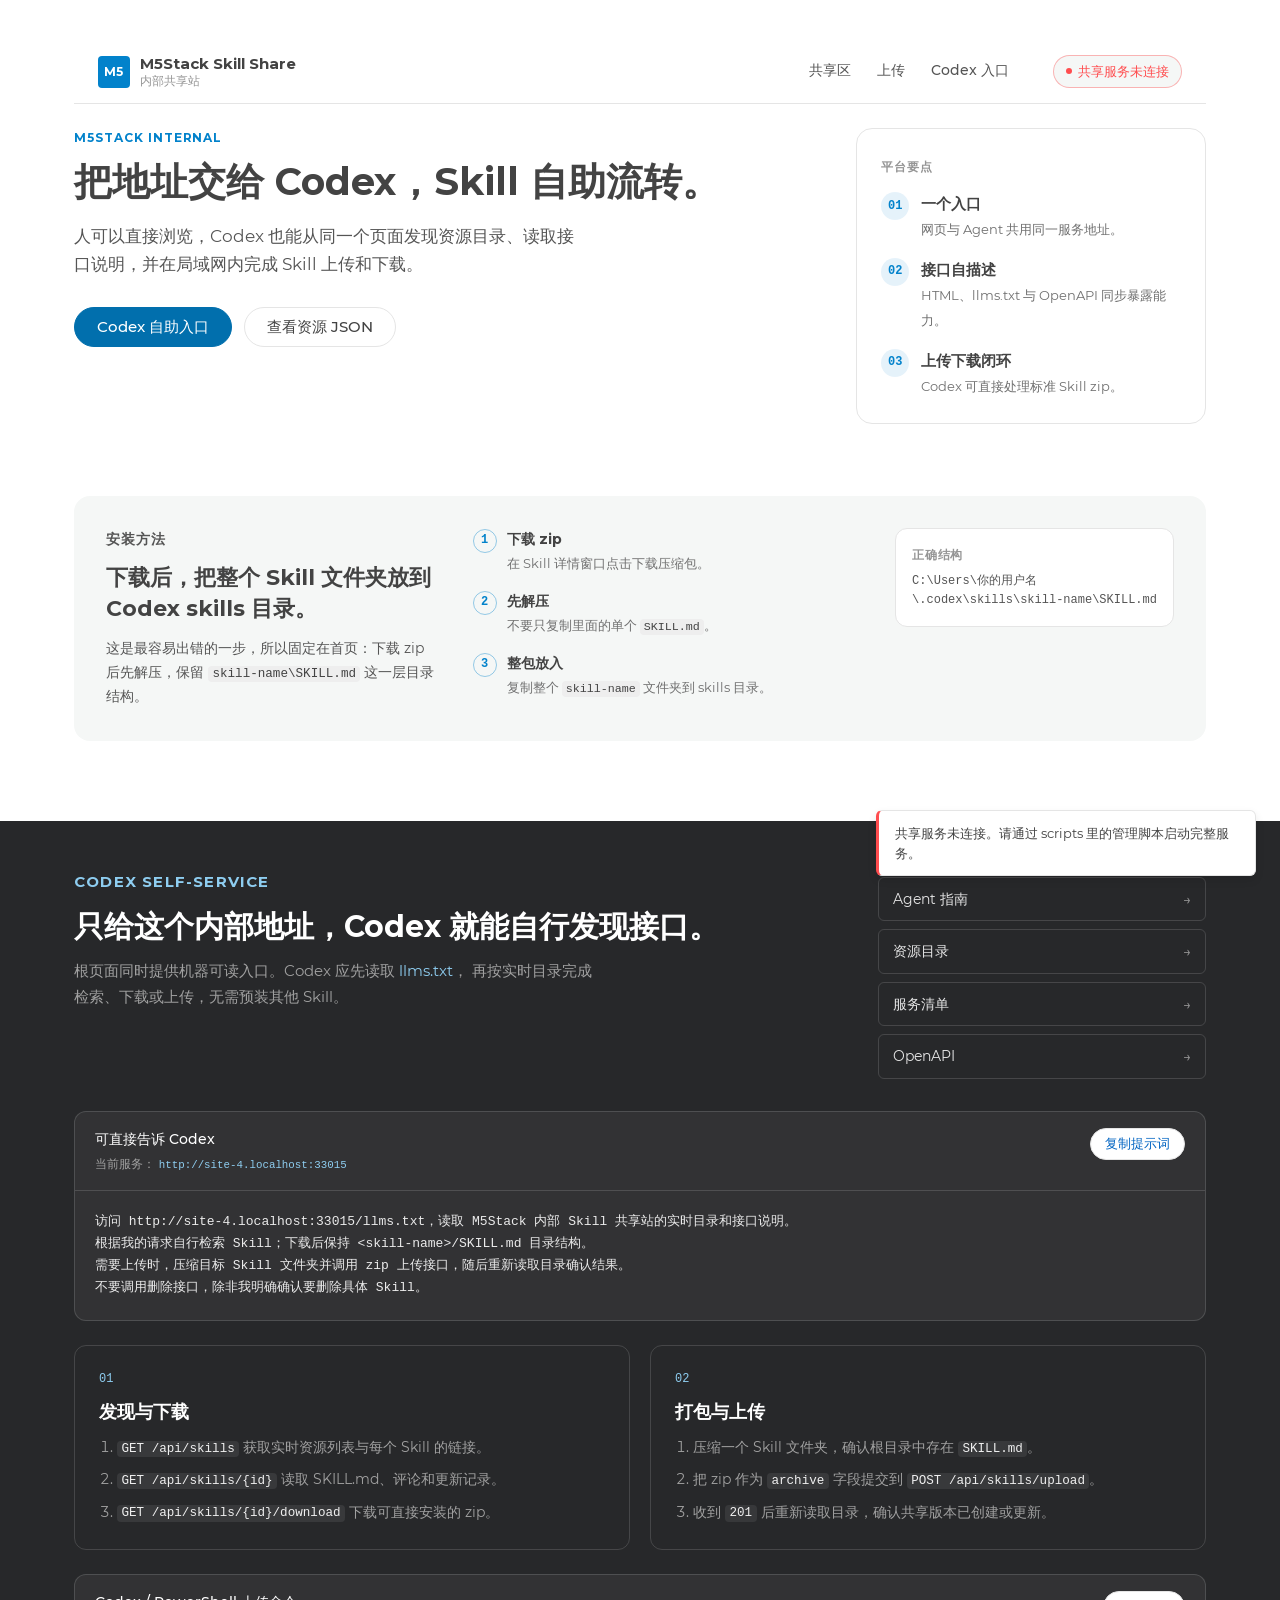
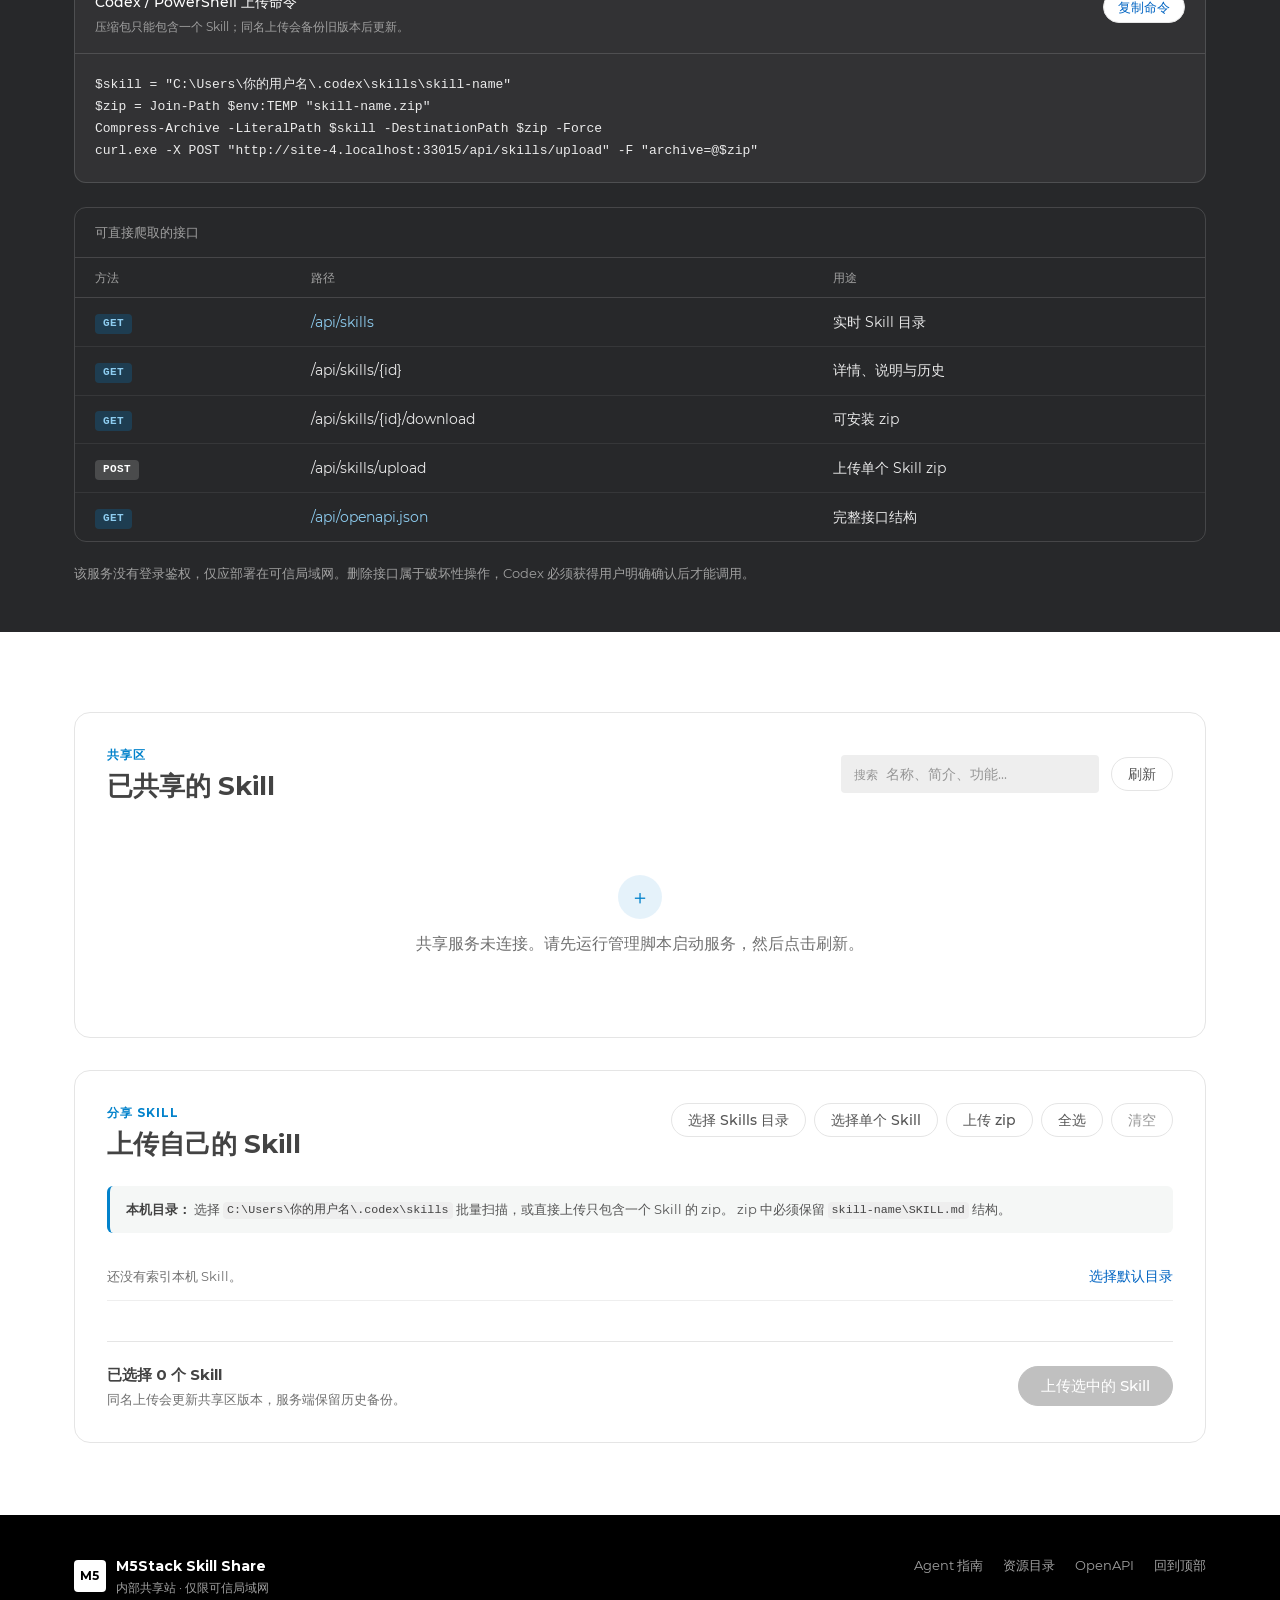
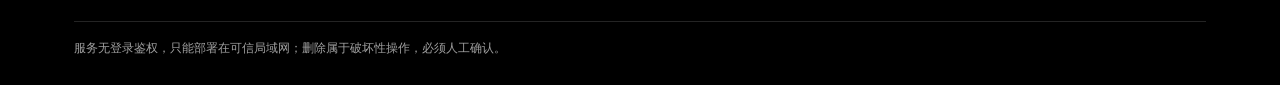
==== commit 38e8f265: "Restyle web UI to M5Stack design language - 按 m5stack-web-design 规范重写 public/styles.css：M5 Blue、Mont" ====
--- a/public/index.html
+++ b/public/index.html
@@ -37,6 +37,11 @@
               <small>内部共享站</small>
             </span>
           </a>
+          <nav class="topbar-nav" aria-label="页面导航">
+            <a href="#library">共享区</a>
+            <a href="#upload">上传</a>
+            <a href="#codex-access">Codex 入口</a>
+          </nav>
           <div class="server-chip" id="serverStatus" aria-live="polite">正在连接共享服务...</div>
         </nav>
 
@@ -168,7 +173,7 @@
           </p>
         </section>
 
-        <section class="panel library-panel" aria-labelledby="libraryTitle">
+        <section class="panel library-panel" id="library" aria-labelledby="libraryTitle">
           <div class="section-heading library-heading">
             <div>
               <p class="eyebrow">共享区</p>
@@ -186,7 +191,7 @@
           <div class="skill-grid" id="sharedSkillGrid" aria-live="polite"></div>
         </section>
 
-        <section class="panel upload-panel" aria-labelledby="uploadTitle">
+        <section class="panel upload-panel" id="upload" aria-labelledby="uploadTitle">
           <div class="section-heading">
             <div>
               <p class="eyebrow">分享 Skill</p>
@@ -227,6 +232,27 @@
         </section>
       </main>
     </div>
+
+    <footer class="site-footer">
+      <div class="page-shell">
+        <div class="footer-brand">
+          <span class="brand-mark">M5</span>
+          <span>
+            <strong>M5Stack Skill Share</strong>
+            <small>内部共享站 · 仅限可信局域网</small>
+          </span>
+        </div>
+        <nav class="footer-links" aria-label="页脚链接">
+          <a href="/llms.txt">Agent 指南</a>
+          <a href="/api/skills">资源目录</a>
+          <a href="/api/openapi.json">OpenAPI</a>
+          <a href="#top">回到顶部</a>
+        </nav>
+        <p class="footer-meta">
+          服务无登录鉴权，只能部署在可信局域网；删除属于破坏性操作，必须人工确认。
+        </p>
+      </div>
+    </footer>
 
     <div class="toast-region" id="toastRegion" aria-live="polite" aria-atomic="true"></div>
 
--- a/public/styles.css
+++ b/public/styles.css
@@ -1,1687 +1,1975 @@
+/*!
+ * M5Stack Skill Share — 界面样式
+ * 视觉依据：m5stack.com 官方 Web 设计语言（m5stack-web-design v1.0.0）
+ * 密度：product（后台/工具口径：正文 16px、标题 26–28px、胶囊按钮）
+ * 结构：token → 基础 → 头部 → 首屏 → 安装 → Agent 区 → 面板 → 列表 → 上传 → 弹窗 → 反馈 → 页脚 → 响应式
+ */
+
+/* ========== 1. Token ========== */
 :root {
   color-scheme: light;
-  --ink: #1d241f;
-  --ink-soft: #526056;
-  --paper: #edf1ec;
-  --paper-bright: #fbfcf9;
-  --moss: #31533b;
-  --moss-2: #597c49;
-  --citrus: #ffb545;
-  --tomato: #d84d32;
-  --sky: #94c9c0;
-  --line: rgba(29, 36, 31, 0.14);
-  --shadow: 0 18px 44px rgba(29, 36, 31, 0.12);
-  --radius-lg: 12px;
+
+  --m5-blue: #0282cb;
+  --m5-blue-hover: #0295e9;
+  --m5-blue-active: #016fad;
+  --m5-blue-deep: #0064c2;
+
+  --ink: #434343;
+  --ink-2: #555555;
+  --ink-muted: #707070;
+  --ink-hint: #959595;
+  --ink-inverse: #ffffff;
+
+  --line: #e5e5e5;
+  --line-soft: #eeeeee;
+  --line-strong: #c0c0c0;
+
+  --surface: #ffffff;
+  --surface-subtle: #f5f7f6;
+  --surface-inverse: #000000;
+  --dark-panel: #27282a;
+  --accent-on-dark: #8ecdf0;
+  --dark-line: rgba(255, 255, 255, 0.14);
+  --dark-muted: #a0a0a0;
+
+  --danger: #ff4d4f;
+
+  --radius-xs: 4px;
+  --radius-sm: 6px;
   --radius-md: 8px;
-  --radius-sm: 6px;
-}
-
+  --radius-lg: 10px;
+  --radius-xl: 12px;
+  --radius-2xl: 16px;
+  --radius-pill: 999px;
+
+  --shadow-sm: 0 1px 2px rgba(0, 0, 0, 0.06);
+  --shadow-lg: 0 4px 8px rgba(0, 0, 0, 0.1);
+  --shadow-xl: 0 24px 60px rgba(0, 0, 0, 0.18);
+
+  --font: Montserrat, "Microsoft YaHei", "PingFang SC", "Noto Sans CJK SC", sans-serif;
+  --mono: ui-monospace, SFMono-Regular, Menlo, Consolas, "Courier New", monospace;
+
+  --dur: 300ms;
+  --ease: ease;
+
+  --container: 1180px;
+  --gutter: 24px;
+  --header-h: 64px;
+}
+
+/* ========== 1.1 字体 ========== */
+@font-face {
+  font-family: "Montserrat";
+  font-style: normal;
+  font-weight: 400;
+  font-display: swap;
+  src: url("./fonts/Montserrat-Regular.woff2") format("woff2");
+}
+
+@font-face {
+  font-family: "Montserrat";
+  font-style: normal;
+  font-weight: 700;
+  font-display: swap;
+  src: url("./fonts/Montserrat-Bold.woff2") format("woff2");
+}
+
+@font-face {
+  font-family: "Montserrat";
+  font-style: normal;
+  font-weight: 500;
+  font-display: swap;
+  src: url("./fonts/Montserrat-Medium.woff2") format("woff2");
+}
+
+/* ========== 2. 基础 ========== */
 * {
   box-sizing: border-box;
 }
 
 html {
   scroll-behavior: smooth;
+  scroll-padding-top: calc(var(--header-h) + 16px);
 }
 
 body {
   margin: 0;
   min-height: 100vh;
   color: var(--ink);
-  font-family: "Segoe UI", "Microsoft YaHei UI", "Microsoft YaHei", sans-serif;
-  background: #edf1ec;
-}
-
-body::before {
-  content: "";
-  position: fixed;
-  inset: 0;
-  pointer-events: none;
-  opacity: 0.18;
-  background-image:
-    linear-gradient(rgba(29, 36, 31, 0.05) 1px, transparent 1px),
-    linear-gradient(90deg, rgba(29, 36, 31, 0.05) 1px, transparent 1px);
-  background-size: 34px 34px;
-  mask-image: linear-gradient(to bottom, black, transparent 82%);
-}
-
-button,
-input {
-  font: inherit;
-}
-
-button,
-label[for] {
-  -webkit-tap-highlight-color: transparent;
-}
-
-button:focus-visible,
-input:focus-visible,
-a:focus-visible {
-  outline: 3px solid var(--citrus);
-  outline-offset: 3px;
-}
-
-code {
-  padding: 0.1rem 0.35rem;
-  border: 1px solid rgba(49, 83, 59, 0.18);
-  border-radius: 0.45rem;
-  color: #21452f;
-  background: rgba(255, 255, 255, 0.56);
-  font-family: "Cascadia Mono", "Consolas", monospace;
-  font-size: 0.9em;
-}
-
-.page-shell {
-  position: relative;
-  width: min(1180px, calc(100% - 32px));
-  margin: 0 auto;
-  padding: 28px 0 64px;
-}
-
-.topbar {
-  display: flex;
-  align-items: center;
-  justify-content: space-between;
-  gap: 18px;
-}
-
-.brand {
-  display: inline-flex;
-  align-items: center;
-  gap: 12px;
-  color: inherit;
-  text-decoration: none;
-}
-
-.brand-mark {
-  display: grid;
-  width: 54px;
-  height: 48px;
-  place-items: center;
-  border: 2px solid rgba(29, 36, 31, 0.85);
-  border-radius: 8px;
-  color: var(--paper-bright);
-  background: var(--moss);
-  box-shadow: 6px 6px 0 var(--citrus);
-  font-size: 1.45rem;
-  font-weight: 900;
-}
-
-.brand strong,
-.brand small {
-  display: block;
-  line-height: 1.05;
-}
-
-.brand small {
-  margin-top: 3px;
-  color: var(--ink-soft);
-}
-
-.server-chip {
-  border: 1px solid var(--line);
-  border-radius: 999px;
-  padding: 0.65rem 0.9rem;
-  background: rgba(255, 250, 240, 0.72);
-  box-shadow: 0 12px 28px rgba(29, 36, 31, 0.08);
-  color: var(--ink-soft);
-  font-size: 0.92rem;
-}
-
-.server-chip.online {
-  color: #1f5732;
-  border-color: rgba(49, 83, 59, 0.28);
-  background: rgba(218, 242, 207, 0.72);
-}
-
-.server-chip.offline {
-  color: #814021;
-  border-color: rgba(216, 77, 50, 0.28);
-  background: rgba(255, 230, 204, 0.74);
-}
-
-.hero {
-  padding-top: 6px;
-}
-
-.hero-grid {
-  display: grid;
-  grid-template-columns: minmax(0, 1fr) 360px;
-  gap: 28px;
-  align-items: stretch;
-  margin-top: 48px;
-}
-
-.compact-hero {
-  grid-template-columns: minmax(0, 1fr) 320px;
-  margin-top: 32px;
-}
-
-.hero-copy {
-  position: relative;
-  overflow: hidden;
-  min-height: 320px;
-  padding: clamp(32px, 6vw, 74px);
-  border: 1px solid var(--line);
-  border-radius: var(--radius-lg);
-  background: #fbfcf9;
-  box-shadow: var(--shadow);
-}
-
-.compact-hero .hero-copy {
-  min-height: 270px;
-  padding: clamp(28px, 5vw, 48px);
-}
-
-.hero-copy::after {
-  display: none;
-}
-
-.eyebrow {
-  margin: 0 0 12px;
-  color: var(--tomato);
-  font-size: 0.82rem;
-  font-weight: 800;
-  letter-spacing: 0.18em;
-  text-transform: uppercase;
+  font-family: var(--font);
+  font-size: 16px;
+  line-height: 1.6;
+  background: var(--surface);
+  -webkit-font-smoothing: antialiased;
 }
 
 h1,
 h2,
 h3,
+h4 {
+  margin: 0;
+  color: var(--ink);
+  font-weight: 700;
+  line-height: 1.28;
+}
+
+h1 {
+  font-size: 40px;
+}
+
+h2 {
+  font-size: 28px;
+}
+
+h3 {
+  font-size: 20px;
+}
+
 p {
-  margin-top: 0;
-}
-
-h1 {
+  margin: 0;
+}
+
+a {
+  color: var(--m5-blue-deep);
+  text-decoration: none;
+  transition: color var(--dur) var(--ease);
+}
+
+a:hover {
+  color: var(--m5-blue-hover);
+}
+
+button,
+input,
+textarea,
+select {
+  font: inherit;
+  color: inherit;
+}
+
+button {
+  cursor: pointer;
+}
+
+button:disabled {
+  cursor: not-allowed;
+}
+
+code,
+pre {
+  font-family: var(--mono);
+}
+
+code {
+  padding: 0.1em 0.35em;
+  font-size: 0.9em;
+  color: var(--ink);
+  background: var(--line-soft);
+  border-radius: var(--radius-xs);
+}
+
+:focus-visible {
+  outline: 2px solid var(--m5-blue);
+  outline-offset: 2px;
+}
+
+::selection {
+  color: var(--ink);
+  background: rgba(2, 130, 203, 0.18);
+}
+
+.page-shell {
+  width: 100%;
+  max-width: var(--container);
+  margin: 0 auto;
+  padding: 0 var(--gutter);
+}
+
+/* ========== 3. 头部 ========== */
+.topbar {
+  position: sticky;
+  top: 0;
+  z-index: 40;
+  display: flex;
+  align-items: center;
+  gap: 24px;
+  height: var(--header-h);
+  padding: 0 var(--gutter);
+  background: var(--surface);
+  border-bottom: 1px solid var(--line);
+  /* 让头部背景与分隔线铺满视口，内容仍对齐容器 */
+  clip-path: inset(0 -100vmax);
+  box-shadow: 0 0 0 100vmax var(--surface);
+}
+
+.brand {
+  display: flex;
+  align-items: center;
+  gap: 10px;
+  color: var(--ink);
+}
+
+.brand:hover {
+  color: var(--ink);
+}
+
+.brand-mark {
+  display: grid;
+  place-items: center;
+  width: 32px;
+  height: 32px;
+  color: #fff;
+  font-size: 12px;
+  font-weight: 700;
+  letter-spacing: 0.02em;
+  background: var(--m5-blue);
+  border-radius: var(--radius-xs);
+}
+
+.brand strong {
+  display: block;
+  white-space: nowrap;
+  font-size: 15px;
+  font-weight: 700;
+  line-height: 1.3;
+}
+
+.brand small {
+  display: block;
+  font-size: 12px;
+  color: var(--ink-hint);
+  line-height: 1.3;
+}
+
+.topbar-nav {
+  display: flex;
+  align-items: center;
+  gap: 2px;
+  margin-left: auto;
+}
+
+.topbar-nav a {
+  display: inline-flex;
+  align-items: center;
+  height: 32px;
+  padding: 0 12px;
+  font-size: 14px;
+  font-weight: 500;
+  color: var(--ink-2);
+  border-bottom: 2px solid transparent;
+}
+
+.topbar-nav a:hover {
+  color: var(--m5-blue);
+  border-bottom-color: var(--m5-blue);
+}
+
+.server-chip {
+  display: inline-flex;
+  align-items: center;
+  gap: 6px;
+  margin-left: auto;
+  padding: 5px 12px;
+  font-size: 13px;
+  color: var(--ink-muted);
+  background: var(--surface-subtle);
+  border: 1px solid var(--line);
+  border-radius: var(--radius-pill);
+  white-space: nowrap;
+}
+
+.topbar-nav + .server-chip {
+  margin-left: 8px;
+}
+
+.server-chip::before {
+  content: "";
+  width: 6px;
+  height: 6px;
+  border-radius: 50%;
+  background: var(--line-strong);
+}
+
+.server-chip.online {
+  color: var(--ink-2);
+}
+
+.server-chip.online::before {
+  background: var(--m5-blue);
+}
+
+.server-chip.offline {
+  color: var(--danger);
+  border-color: rgba(255, 77, 79, 0.4);
+}
+
+.server-chip.offline::before {
+  background: var(--danger);
+}
+
+/* ========== 4. 首屏 ========== */
+.hero {
+  padding: 40px 0 0;
+}
+
+.hero-grid {
+  display: grid;
+  grid-template-columns: minmax(0, 1.35fr) minmax(300px, 0.65fr);
+  gap: 56px;
+  align-items: start;
+  padding: 32px 0 48px;
+}
+
+.compact-hero {
+  padding-top: 24px;
+}
+
+.eyebrow {
+  margin-bottom: 12px;
+  font-size: 12px;
+  font-weight: 700;
+  letter-spacing: 0.08em;
+  text-transform: uppercase;
+  color: var(--m5-blue);
+}
+
+.compact-hero h1 {
+  max-width: 19em;
+  margin-bottom: 16px;
+  font-size: 38px;
+  line-height: 1.22;
+}
+
+.hero-lede {
+  max-width: 46ch;
+  font-size: 17px;
+  line-height: 1.7;
+  color: var(--ink-2);
+}
+
+.hero-actions {
+  display: flex;
+  flex-wrap: wrap;
+  gap: 12px;
+  margin-top: 28px;
+}
+
+/* 平台要点卡 */
+.quick-card {
+  padding: 24px;
+  background: var(--surface);
+  border: 1px solid var(--line);
+  border-radius: var(--radius-2xl);
+}
+
+.card-label {
+  display: inline-block;
+  margin-bottom: 16px;
+  font-size: 12px;
+  font-weight: 700;
+  letter-spacing: 0.08em;
+  text-transform: uppercase;
+  color: var(--ink-hint);
+}
+
+.flow-list {
+  display: grid;
+  gap: 16px;
+  margin: 0;
+  padding: 0;
+  list-style: none;
+  counter-reset: flow;
+}
+
+.flow-list li {
   position: relative;
-  max-width: 780px;
-  margin-bottom: 24px;
-  font-size: 3.4rem;
-  line-height: 1.08;
-  letter-spacing: 0;
-}
-
-.compact-hero h1 {
-  max-width: 760px;
-  font-size: 3.4rem;
-}
-
-.hero-lede {
-  position: relative;
-  z-index: 1;
-  max-width: 760px;
-  color: var(--ink-soft);
-  font-size: clamp(1rem, 1.45vw, 1.22rem);
-  line-height: 1.9;
-}
-
-.hero-copy .hero-actions {
-  position: relative;
-  z-index: 1;
-  margin-top: 28px;
-}
-
-.hero-actions,
-.heading-actions,
-.library-tools,
-.dialog-actions,
-.upload-footer {
-  display: flex;
-  flex-wrap: wrap;
-  align-items: center;
-  gap: 12px;
-}
-
+  padding-left: 40px;
+  counter-increment: flow;
+}
+
+.flow-list li::before {
+  content: counter(flow, decimal-leading-zero);
+  position: absolute;
+  left: 0;
+  top: 0;
+  display: grid;
+  place-items: center;
+  width: 28px;
+  height: 28px;
+  font-family: var(--mono);
+  font-size: 12px;
+  font-weight: 700;
+  color: var(--m5-blue);
+  background: rgba(2, 130, 203, 0.1);
+  border-radius: 50%;
+}
+
+.flow-list strong {
+  display: block;
+  font-size: 15px;
+  font-weight: 700;
+  color: var(--ink);
+}
+
+.flow-list span {
+  font-size: 13px;
+  color: var(--ink-muted);
+  line-height: 1.5;
+}
+
+/* ========== 5. 按钮 ========== */
 .primary-action,
 .ghost-action,
+.danger-action,
 .small-button,
-.danger-action,
-.icon-button,
+.copy-button,
 .text-button {
-  cursor: pointer;
-  border: 0;
-}
-
-.primary-action,
-.ghost-action,
-.danger-action {
   display: inline-flex;
   align-items: center;
   justify-content: center;
-  min-height: 48px;
-  border-radius: 999px;
-  padding: 0.82rem 1.24rem;
-  font-weight: 800;
+  gap: 6px;
+  font-weight: 500;
+  white-space: nowrap;
   text-decoration: none;
-  transition: transform 160ms ease, box-shadow 160ms ease, background 160ms ease;
+  border-radius: var(--radius-pill);
+  transition:
+    background-color var(--dur) var(--ease),
+    border-color var(--dur) var(--ease),
+    color var(--dur) var(--ease);
 }
 
 .primary-action {
-  color: var(--paper-bright);
-  background: var(--moss);
-  box-shadow: 0 13px 0 rgba(49, 83, 59, 0.2);
-}
-
-.primary-action:hover,
-.ghost-action:hover,
+  min-height: 40px;
+  padding: 0 22px;
+  font-size: 15px;
+  color: #fff;
+  background: var(--m5-blue-active);
+  border: 1px solid var(--m5-blue-active);
+}
+
+.primary-action:hover {
+  color: #fff;
+  background: var(--m5-blue);
+  border-color: var(--m5-blue);
+}
+
+.primary-action:disabled {
+  color: #fff;
+  background: var(--line-strong);
+  border-color: var(--line-strong);
+}
+
+.ghost-action {
+  min-height: 40px;
+  padding: 0 22px;
+  font-size: 15px;
+  color: var(--ink);
+  background: var(--surface);
+  border: 1px solid var(--line);
+}
+
+.ghost-action:hover {
+  color: var(--m5-blue);
+  border-color: var(--m5-blue);
+}
+
+.ghost-action.compact {
+  min-height: 34px;
+  padding: 0 16px;
+  font-size: 14px;
+}
+
+.danger-action {
+  min-height: 40px;
+  padding: 0 22px;
+  font-size: 15px;
+  color: var(--danger);
+  background: var(--surface);
+  border: 1px solid rgba(255, 77, 79, 0.45);
+}
+
 .danger-action:hover {
-  transform: translateY(-2px);
-}
-
-.primary-action:disabled {
-  cursor: not-allowed;
-  opacity: 0.45;
-  transform: none;
-  box-shadow: none;
-}
-
-.ghost-action {
-  border: 1px solid rgba(29, 36, 31, 0.18);
-  color: var(--ink);
-  background: rgba(255, 250, 240, 0.76);
-}
-
-.ghost-action.compact {
-  width: 100%;
-  min-height: 44px;
-}
-
-.danger-action {
-  width: 100%;
-  min-height: 44px;
-  color: #fffaf5;
-  background: var(--tomato);
-}
-
-.quick-card,
-.panel,
-.dialog-card {
+  color: #fff;
+  background: var(--danger);
+  border-color: var(--danger);
+}
+
+.small-button {
+  min-height: 34px;
+  padding: 0 16px;
+  font-size: 14px;
+  color: var(--ink-2);
+  background: var(--surface);
   border: 1px solid var(--line);
-  border-radius: var(--radius-lg);
-  background: rgba(255, 250, 240, 0.82);
-  box-shadow: 0 22px 60px rgba(29, 36, 31, 0.1);
-  backdrop-filter: blur(18px);
-}
-
-.quick-card {
-  display: flex;
-  flex-direction: column;
-  justify-content: space-between;
-  padding: 28px;
-  background: #31533b;
-  color: var(--paper-bright);
-}
-
-.compact-card {
-  padding: 24px;
-}
-
-.compact-card .flow-list {
+}
+
+.small-button:hover {
+  color: var(--m5-blue);
+  border-color: var(--m5-blue);
+}
+
+.small-button.muted {
+  color: var(--ink-hint);
+}
+
+.copy-button {
+  min-height: 32px;
+  padding: 0 14px;
+  font-size: 13px;
+  color: var(--m5-blue-deep);
+  background: var(--surface);
+  border: 1px solid var(--line);
+}
+
+.copy-button:hover {
+  color: var(--m5-blue);
+  border-color: var(--m5-blue);
+}
+
+.text-button {
+  padding: 0;
+  font-size: 14px;
+  color: var(--m5-blue-deep);
+  background: none;
+  border: none;
+  border-radius: 0;
+}
+
+.text-button:hover {
+  color: var(--m5-blue-hover);
+  text-decoration: underline;
+}
+
+/* ========== 6. 安装说明 ========== */
+.install-home-panel {
+  min-width: 0;
+  display: grid;
+  grid-template-columns: minmax(0, 1.2fr) minmax(0, 1.4fr) minmax(0, 1fr);
+  gap: 32px;
+  align-items: start;
+  margin: 24px 0 48px;
+  padding: 32px;
+  background: var(--surface-subtle);
+  border-radius: var(--radius-2xl);
+}
+
+.install-home-copy h2 {
+  margin-bottom: 12px;
+  font-size: 22px;
+  line-height: 1.4;
+}
+
+.install-home-copy p {
+  font-size: 14px;
+  line-height: 1.7;
+  color: var(--ink-2);
+}
+
+.install-steps {
+  display: grid;
   gap: 14px;
-  margin-top: 22px;
-}
-
-.card-label {
-  display: inline-flex;
-  width: max-content;
-  border-radius: 999px;
-  padding: 0.4rem 0.68rem;
-  color: var(--ink);
-  background: var(--citrus);
-  font-weight: 900;
-  font-size: 0.8rem;
-}
-
-.flow-list {
-  display: grid;
-  gap: 20px;
-  margin: 28px 0 0;
-  padding: 0;
-  list-style: none;
-  counter-reset: flow;
-}
-
-.flow-list li {
-  position: relative;
-  padding-left: 56px;
-  color: rgba(255, 250, 240, 0.82);
-  line-height: 1.6;
-  counter-increment: flow;
-}
-
-.flow-list li::before {
-  content: counter(flow);
-  position: absolute;
-  left: 0;
-  top: 2px;
-  display: grid;
-  width: 38px;
-  height: 38px;
-  place-items: center;
-  border-radius: 14px;
-  color: var(--moss);
-  background: var(--paper-bright);
-  font-weight: 900;
-}
-
-.flow-list strong,
-.flow-list span {
-  display: block;
-}
-
-.flow-list strong {
-  color: var(--paper-bright);
-  font-size: 1.05rem;
-}
-
-main {
-  display: grid;
-  gap: 24px;
-  margin-top: 28px;
-}
-
-.agent-access-band {
-  overflow: hidden;
-  border: 1px solid #2f4638;
-  border-radius: 12px;
-  padding: clamp(24px, 4vw, 42px);
-  color: #f8f5e9;
-  background: #18231d;
-  box-shadow: 0 24px 54px rgba(20, 29, 24, 0.2);
-}
-
-.agent-access-head {
-  display: grid;
-  grid-template-columns: minmax(0, 1fr) auto;
-  gap: 28px;
-  align-items: end;
-}
-
-.agent-access-head h2 {
-  max-width: 760px;
-  margin-bottom: 12px;
-  font-size: 2rem;
-  line-height: 1.16;
-  letter-spacing: 0;
-}
-
-.agent-access-head p {
-  max-width: 760px;
-  margin-bottom: 0;
-  color: #c8d3ca;
-  line-height: 1.75;
-}
-
-.agent-access-head p a,
-.endpoint-table a {
-  color: #ffd47d;
-  text-underline-offset: 4px;
-}
-
-.agent-links {
-  display: flex;
-  max-width: 390px;
-  flex-wrap: wrap;
-  justify-content: flex-end;
-  gap: 8px;
-}
-
-.agent-links a {
-  border: 1px solid #506557;
-  border-radius: 6px;
-  padding: 0.66rem 0.78rem;
-  color: #f8f5e9;
-  background: #223129;
-  font-weight: 800;
-  text-decoration: none;
-}
-
-.agent-links a:hover {
-  border-color: #ffbf4d;
-  color: #ffcf72;
-}
-
-.agent-prompt-block,
-.agent-command-block {
-  margin-top: 26px;
-  border: 1px solid #3b5143;
-  border-radius: 8px;
-  background: #101713;
-}
-
-.code-block-head {
-  display: flex;
-  align-items: center;
-  justify-content: space-between;
-  gap: 16px;
-  border-bottom: 1px solid #33463a;
-  padding: 13px 14px;
-}
-
-.code-block-head > div {
-  display: grid;
-  gap: 4px;
-}
-
-.code-block-head span {
-  font-weight: 900;
-}
-
-.code-block-head small {
-  color: #9fb0a4;
-  line-height: 1.5;
-}
-
-.code-block-head code {
-  border-color: #496052;
-  color: #ffe0a0;
-  background: #25352b;
-}
-
-.copy-button {
-  flex: 0 0 auto;
-  min-height: 36px;
-  border: 1px solid #e7ad44;
-  border-radius: 6px;
-  padding: 0.52rem 0.72rem;
-  color: #18231d;
-  background: #ffbf4d;
-  cursor: pointer;
-  font: inherit;
-  font-weight: 900;
-}
-
-.copy-button:hover {
-  background: #ffd47d;
-}
-
-.agent-prompt-block pre,
-.agent-command-block pre {
-  overflow: auto;
-  margin: 0;
-  padding: 18px;
-  color: #e7eee9;
-  background: transparent;
-  font-family: "Cascadia Mono", "Consolas", monospace;
-  font-size: 0.9rem;
-  line-height: 1.7;
-  white-space: pre-wrap;
-  overflow-wrap: anywhere;
-}
-
-.agent-doc-grid {
-  display: grid;
-  grid-template-columns: repeat(2, minmax(0, 1fr));
-  gap: 24px;
-  margin-top: 28px;
-}
-
-.agent-workflow {
-  position: relative;
-  border-top: 2px solid #496052;
-  padding: 22px 0 0 56px;
-}
-
-.workflow-index {
-  position: absolute;
-  top: 18px;
-  left: 0;
-  color: #ffbf4d;
-  font-family: "Cascadia Mono", "Consolas", monospace;
-  font-size: 0.84rem;
-  font-weight: 900;
-}
-
-.agent-workflow h3 {
-  margin-bottom: 12px;
-  font-size: 1.2rem;
-  letter-spacing: 0;
-}
-
-.agent-workflow ol {
-  display: grid;
-  gap: 9px;
-  margin: 0;
-  padding-left: 1.15rem;
-  color: #c8d3ca;
-  line-height: 1.65;
-}
-
-.agent-workflow code,
-.endpoint-table code {
-  border-color: #496052;
-  color: #ffe0a0;
-  background: #25352b;
-}
-
-.endpoint-table-wrap {
-  overflow-x: auto;
-  margin-top: 28px;
-  border: 1px solid #3b5143;
-  border-radius: 8px;
-}
-
-.endpoint-table {
-  width: 100%;
-  border-collapse: collapse;
-  text-align: left;
-}
-
-.endpoint-table caption {
-  padding: 14px 16px;
-  color: #f8f5e9;
-  background: #223129;
-  font-weight: 900;
-  text-align: left;
-}
-
-.endpoint-table th,
-.endpoint-table td {
-  border-top: 1px solid #33463a;
-  padding: 12px 16px;
-  color: #c8d3ca;
-  vertical-align: top;
-}
-
-.endpoint-table th {
-  color: #f8f5e9;
-  font-size: 0.82rem;
-}
-
-.endpoint-table td:nth-child(2) {
-  color: #e7eee9;
-  font-family: "Cascadia Mono", "Consolas", monospace;
-  white-space: nowrap;
-}
-
-.method {
-  display: inline-flex;
-  min-width: 52px;
-  justify-content: center;
-  border-radius: 4px;
-  padding: 0.22rem 0.38rem;
-  color: #142018;
-  font-family: "Cascadia Mono", "Consolas", monospace;
-  font-size: 0.76rem;
-  font-weight: 900;
-}
-
-.method.get {
-  background: #8ed0c0;
-}
-
-.method.post {
-  background: #ffbf4d;
-}
-
-.agent-security-note {
-  margin: 20px 0 0;
-  border-left: 3px solid #ef795c;
-  padding-left: 13px;
-  color: #d7c7bc;
-  font-size: 0.9rem;
-  line-height: 1.65;
-}
-
-.install-home-panel {
-  position: relative;
-  display: grid;
-  grid-template-columns: minmax(0, 1.1fr) minmax(280px, 0.9fr) minmax(240px, 0.72fr);
-  gap: 18px;
-  align-items: stretch;
-  border: 1px solid rgba(49, 83, 59, 0.2);
-  border-radius: var(--radius-lg);
-  padding: clamp(22px, 3vw, 30px);
-  background: #f8faf6;
-  box-shadow: 0 16px 38px rgba(29, 36, 31, 0.1);
-}
-
-.install-home-panel::before {
-  display: none;
-}
-
-.install-home-copy,
-.install-steps,
-.install-path-card {
-  position: relative;
-  z-index: 1;
-}
-
-.install-home-copy h2 {
-  max-width: 720px;
-  margin-bottom: 12px;
-  font-size: 2rem;
-  line-height: 1.2;
-  letter-spacing: 0;
-}
-
-.install-home-copy p {
-  max-width: 720px;
-  margin-bottom: 0;
-  color: var(--ink-soft);
-  line-height: 1.75;
-}
-
-.install-steps {
-  display: grid;
-  gap: 10px;
   margin: 0;
   padding: 0;
   list-style: none;
-  counter-reset: install-step;
+  counter-reset: step;
 }
 
 .install-steps li {
-  display: grid;
-  grid-template-columns: 38px minmax(0, 1fr);
-  gap: 12px;
-  align-items: start;
-  border: 1px solid rgba(49, 83, 59, 0.13);
-  border-radius: 18px;
-  padding: 12px;
-  background: rgba(255, 250, 240, 0.72);
-  counter-increment: install-step;
+  position: relative;
+  padding-left: 34px;
+  counter-increment: step;
 }
 
 .install-steps li::before {
-  content: counter(install-step);
-  grid-column: 1;
-  grid-row: 1 / span 2;
-  display: grid;
-  width: 34px;
-  height: 34px;
+  content: counter(step);
+  position: absolute;
+  left: 0;
+  top: 1px;
+  display: grid;
   place-items: center;
-  border-radius: 13px;
-  color: var(--paper-bright);
-  background: var(--moss);
-  font-weight: 900;
-}
-
-.install-steps strong,
+  width: 22px;
+  height: 22px;
+  font-family: var(--mono);
+  font-size: 12px;
+  font-weight: 700;
+  color: var(--m5-blue);
+  border: 1px solid rgba(2, 130, 203, 0.4);
+  border-radius: 50%;
+}
+
+.install-steps strong {
+  display: block;
+  font-size: 14px;
+  font-weight: 700;
+}
+
 .install-steps span {
-  grid-column: 2;
+  font-size: 13px;
+  color: var(--ink-muted);
+  line-height: 1.55;
+}
+
+.install-path-card {
+  min-width: 0;
+  padding: 16px;
+  background: var(--surface);
+  border: 1px solid var(--line);
+  border-radius: var(--radius-xl);
+}
+
+.install-path-card > span {
   display: block;
-}
-
-.install-steps strong {
-  grid-row: 1;
-  margin-top: 1px;
-  font-weight: 900;
-}
-
-.install-steps span {
-  grid-row: 2;
-  color: var(--ink-soft);
-  line-height: 1.55;
-}
-
-.install-path-card {
-  display: grid;
-  align-content: center;
-  gap: 12px;
-  border-radius: 8px;
-  padding: 18px;
-  color: var(--paper-bright);
-  background: #294233;
-}
-
-.install-path-card span {
-  width: max-content;
-  border-radius: 999px;
-  padding: 0.36rem 0.62rem;
-  color: var(--ink);
-  background: var(--citrus);
-  font-weight: 900;
-  font-size: 0.8rem;
+  margin-bottom: 8px;
+  font-size: 12px;
+  font-weight: 700;
+  letter-spacing: 0.06em;
+  text-transform: uppercase;
+  color: var(--ink-hint);
 }
 
 .install-path-card code {
   display: block;
+  padding: 0;
+  font-size: 12px;
+  line-height: 1.6;
+  color: var(--ink-2);
+  background: none;
   overflow-wrap: anywhere;
-  border-color: rgba(255, 250, 240, 0.24);
-  color: #173826;
-  background: rgba(255, 250, 240, 0.92);
-  line-height: 1.65;
-}
-
-.panel {
-  padding: clamp(22px, 4vw, 36px);
-}
-
-.section-heading {
+}
+
+/* ========== 7. Agent 自助区 ========== */
+.agent-access-band {
+  margin-bottom: 48px;
+  padding: 48px 0;
+  color: #fff;
+  background: var(--dark-panel);
+  clip-path: inset(0 -100vmax);
+  box-shadow: 0 0 0 100vmax var(--dark-panel);
+}
+
+.agent-access-band .eyebrow {
+  color: var(--accent-on-dark);
+}
+
+.agent-access-head {
+  display: grid;
+  grid-template-columns: minmax(0, 1.4fr) minmax(0, 0.6fr);
+  gap: 40px;
+  align-items: start;
+  margin-bottom: 32px;
+}
+
+.agent-access-head h2 {
+  margin-bottom: 12px;
+  color: #fff;
+  font-size: 30px;
+  line-height: 1.3;
+}
+
+.agent-access-head p {
+  max-width: 52ch;
+  font-size: 15px;
+  line-height: 1.75;
+  color: var(--dark-muted);
+}
+
+.agent-access-band a {
+  color: var(--accent-on-dark);
+}
+
+.agent-access-band a:hover {
+  color: #fff;
+}
+
+.agent-links {
+  display: grid;
+  gap: 8px;
+  padding-top: 8px;
+}
+
+.agent-links a {
+  display: flex;
+  align-items: center;
+  justify-content: space-between;
+  padding: 10px 14px;
+  font-size: 14px;
+  color: rgba(255, 255, 255, 0.88);
+  border: 1px solid var(--dark-line);
+  border-radius: var(--radius-sm);
+  transition: border-color var(--dur) var(--ease), color var(--dur) var(--ease);
+}
+
+.agent-links a::after {
+  content: "→";
+  color: var(--dark-muted);
+}
+
+.agent-links a:hover {
+  color: #fff;
+  border-color: rgba(255, 255, 255, 0.5);
+}
+
+.agent-prompt-block,
+.agent-command-block {
+  margin-bottom: 24px;
+  overflow: hidden;
+  background: rgba(255, 255, 255, 0.05);
+  border: 1px solid var(--dark-line);
+  border-radius: var(--radius-xl);
+}
+
+.code-block-head {
   display: flex;
   align-items: flex-start;
   justify-content: space-between;
-  gap: 18px;
+  gap: 20px;
+  padding: 16px 20px;
+  border-bottom: 1px solid var(--dark-line);
+}
+
+.code-block-head span {
+  display: block;
+  font-size: 14px;
+  font-weight: 500;
+  color: #fff;
+}
+
+.code-block-head small {
+  display: block;
+  margin-top: 4px;
+  font-size: 12px;
+  color: var(--dark-muted);
+}
+
+.code-block-head code {
+  color: var(--accent-on-dark);
+  background: none;
+}
+
+.agent-prompt-block pre,
+.agent-command-block pre {
+  margin: 0;
+  padding: 20px;
+  overflow-x: auto;
+  font-size: 13px;
+  line-height: 1.7;
+  color: rgba(255, 255, 255, 0.9);
+  white-space: pre-wrap;
+  word-break: break-word;
+}
+
+.agent-doc-grid {
+  display: grid;
+  grid-template-columns: repeat(2, minmax(0, 1fr));
+  gap: 20px;
+  margin-bottom: 24px;
+}
+
+.agent-workflow {
+  padding: 24px;
+  border: 1px solid var(--dark-line);
+  border-radius: var(--radius-xl);
+}
+
+.workflow-index {
+  display: block;
+  margin-bottom: 12px;
+  font-family: var(--mono);
+  font-size: 12px;
+  color: var(--accent-on-dark);
+}
+
+.agent-workflow h3 {
+  margin-bottom: 12px;
+  color: #fff;
+  font-size: 18px;
+}
+
+.agent-workflow ol {
+  display: grid;
+  gap: 8px;
+  margin: 0;
+  padding-left: 18px;
+  font-size: 14px;
+  line-height: 1.7;
+  color: var(--dark-muted);
+}
+
+.agent-workflow code {
+  color: rgba(255, 255, 255, 0.92);
+  background: rgba(255, 255, 255, 0.08);
+}
+
+.endpoint-table-wrap {
   margin-bottom: 20px;
+  overflow-x: auto;
+  border: 1px solid var(--dark-line);
+  border-radius: var(--radius-xl);
+}
+
+.endpoint-table {
+  width: 100%;
+  min-width: 560px;
+  border-collapse: collapse;
+  font-size: 14px;
+}
+
+.endpoint-table caption {
+  padding: 14px 20px;
+  font-size: 13px;
+  color: var(--dark-muted);
+  text-align: left;
+  border-bottom: 1px solid var(--dark-line);
+}
+
+.endpoint-table th {
+  padding: 10px 20px;
+  font-size: 12px;
+  font-weight: 500;
+  color: var(--dark-muted);
+  text-align: left;
+  border-bottom: 1px solid var(--dark-line);
+}
+
+.endpoint-table td {
+  padding: 12px 20px;
+  color: rgba(255, 255, 255, 0.9);
+  border-bottom: 1px solid rgba(255, 255, 255, 0.07);
+}
+
+.endpoint-table tr:last-child td {
+  border-bottom: none;
+}
+
+.endpoint-table code {
+  color: rgba(255, 255, 255, 0.92);
+  background: rgba(255, 255, 255, 0.08);
+}
+
+.method {
+  display: inline-flex;
+  align-items: center;
+  height: 20px;
+  padding: 0 8px;
+  font-family: var(--mono);
+  font-size: 11px;
+  font-weight: 700;
+  letter-spacing: 0.04em;
+  border-radius: var(--radius-xs);
+}
+
+.method.get {
+  color: var(--accent-on-dark);
+  background: rgba(2, 130, 203, 0.24);
+}
+
+.method.post {
+  color: #ffffff;
+  background: rgba(255, 255, 255, 0.16);
+}
+
+.agent-security-note {
+  max-width: 80ch;
+  font-size: 13px;
+  line-height: 1.7;
+  color: var(--dark-muted);
+}
+
+/* ========== 8. 区块与面板 ========== */
+main {
+  display: grid;
+  gap: 32px;
+  padding-bottom: 64px;
+}
+
+main > * {
+  min-width: 0;
+}
+
+.panel {
+  padding: 32px;
+  background: var(--surface);
+  border: 1px solid var(--line);
+  border-radius: var(--radius-2xl);
+}
+
+.section-heading {
+  display: flex;
+  align-items: flex-start;
+  justify-content: space-between;
+  gap: 24px;
+  margin-bottom: 24px;
 }
 
 .section-heading h2 {
-  margin-bottom: 0;
-  font-size: 2rem;
-  letter-spacing: 0;
-}
-
-.small-button,
-.icon-button,
-.text-button {
-  border-radius: 999px;
-  padding: 0.62rem 0.9rem;
+  font-size: 26px;
+}
+
+.section-heading .eyebrow {
+  margin-bottom: 6px;
+}
+
+.library-heading {
+  align-items: center;
+}
+
+.library-tools {
+  display: flex;
+  align-items: center;
+  gap: 12px;
+}
+
+.search-box {
+  display: flex;
+  align-items: center;
+  gap: 8px;
+  padding: 0 12px;
+  height: 38px;
+  background: var(--line-soft);
+  border: 1px solid transparent;
+  border-radius: var(--radius-xs);
+  transition: border-color var(--dur) var(--ease), background-color var(--dur) var(--ease);
+}
+
+.search-box:focus-within {
+  background: var(--surface);
+  border-color: var(--m5-blue);
+}
+
+.search-box span {
+  font-size: 12px;
+  color: var(--ink-hint);
+  white-space: nowrap;
+}
+
+.search-box input {
+  width: 200px;
+  height: 100%;
+  padding: 0;
+  font-size: 14px;
+  background: none;
+  border: none;
+  outline: none;
+}
+
+.search-box input::placeholder {
+  color: var(--ink-hint);
+}
+
+.heading-actions {
+  display: flex;
+  flex-wrap: wrap;
+  gap: 8px;
+  justify-content: flex-end;
+}
+
+.hint-strip {
+  margin-bottom: 20px;
+  padding: 12px 16px;
+  font-size: 13px;
+  line-height: 1.7;
+  color: var(--ink-2);
+  background: var(--surface-subtle);
+  border-left: 3px solid var(--m5-blue);
+  border-radius: var(--radius-sm);
+}
+
+.hint-strip code,
+.agent-prompt-block code,
+.install-path-card code {
+  overflow-wrap: anywhere;
+}
+
+.hint-strip strong {
   color: var(--ink);
-  background: #fff7e5;
-  border: 1px solid rgba(29, 36, 31, 0.13);
-  font-weight: 800;
-}
-
-.small-button.muted {
-  color: var(--ink-soft);
-  background: rgba(255, 250, 240, 0.62);
-}
-
-.text-button {
-  padding: 0;
-  border: 0;
-  color: var(--moss);
-  background: transparent;
-  text-decoration: underline;
-  text-underline-offset: 4px;
-}
-
-.hint-strip,
-.backup-note,
-.local-summary {
-  border: 1px dashed rgba(49, 83, 59, 0.28);
-  border-radius: var(--radius-md);
-  padding: 16px 18px;
-  color: var(--ink-soft);
-  background: rgba(230, 239, 221, 0.64);
-  line-height: 1.7;
-}
-
-.local-summary {
+}
+
+/* ========== 9. 共享 Skill 列表 ========== */
+.skill-grid,
+.local-grid {
+  display: grid;
+  grid-template-columns: repeat(auto-fill, minmax(300px, 1fr));
+  gap: 16px;
+}
+
+.skill-card {
+  display: flex;
+  flex-direction: column;
+  gap: 10px;
+  padding: 20px;
+  background: var(--surface);
+  border: 1px solid var(--line);
+  border-radius: var(--radius-2xl);
+  transition: border-color var(--dur) var(--ease), box-shadow var(--dur) var(--ease);
+}
+
+.skill-card:hover {
+  border-color: var(--m5-blue);
+  box-shadow: var(--shadow-lg);
+}
+
+.skill-card-head {
   display: flex;
   align-items: center;
   justify-content: space-between;
-  gap: 14px;
-  margin-top: 14px;
-}
-
-.backup-note {
-  display: flex;
   gap: 12px;
+}
+
+.skill-initial {
+  display: grid;
+  place-items: center;
+  width: 36px;
+  height: 36px;
+  font-size: 15px;
+  font-weight: 700;
+  color: var(--m5-blue);
+  background: rgba(2, 130, 203, 0.1);
+  border-radius: var(--radius-sm);
+  text-transform: uppercase;
+}
+
+.icon-button {
+  padding: 4px 8px;
+  font-size: 12px;
+  color: var(--ink-hint);
+  background: none;
+  border: 1px solid transparent;
+  border-radius: var(--radius-xs);
+  opacity: 0;
+  transition: opacity var(--dur) var(--ease), color var(--dur) var(--ease);
+}
+
+.skill-card:hover .icon-button,
+.icon-button:focus-visible {
+  opacity: 1;
+}
+
+.icon-button:hover {
+  color: var(--danger);
+  border-color: rgba(255, 77, 79, 0.4);
+}
+
+.skill-card h3 {
+  font-size: 17px;
+  line-height: 1.4;
+  overflow-wrap: anywhere;
+}
+
+.skill-card > p {
+  display: -webkit-box;
+  overflow: hidden;
+  font-size: 13px;
+  line-height: 1.6;
+  color: var(--ink-muted);
+  -webkit-line-clamp: 3;
+  -webkit-box-orient: vertical;
+}
+
+.skill-card .tag-row:empty {
+  display: none;
+}
+
+.tag-row {
+  display: flex;
+  flex-wrap: wrap;
+  gap: 6px;
+}
+
+.tag {
+  display: inline-flex;
   align-items: center;
-  margin-bottom: 20px;
-  background: rgba(255, 229, 198, 0.68);
-  border-color: rgba(216, 77, 50, 0.25);
-}
-
-.backup-note span {
+  height: 22px;
+  padding: 0 8px;
+  font-size: 12px;
+  color: var(--ink-2);
+  background: var(--line-soft);
+  border-radius: var(--radius-xs);
+  white-space: nowrap;
+}
+
+.featured-comment {
+  display: grid;
+  gap: 4px;
+  padding: 10px 12px;
+  background: var(--surface-subtle);
+  border-radius: var(--radius-sm);
+}
+
+.featured-comment[hidden] {
+  display: none;
+}
+
+.featured-comment > span {
+  font-size: 11px;
+  font-weight: 700;
+  letter-spacing: 0.06em;
+  color: var(--m5-blue);
+}
+
+.featured-comment blockquote {
+  margin: 0;
+  font-size: 13px;
+  line-height: 1.6;
+  color: var(--ink-2);
+}
+
+.featured-comment small {
+  font-size: 11px;
+  color: var(--ink-hint);
+}
+
+.skill-card-foot {
+  display: flex;
+  align-items: center;
+  gap: 10px;
+  margin-top: auto;
+  padding-top: 12px;
+  border-top: 1px solid var(--line-soft);
+}
+
+.updated-text {
+  font-size: 12px;
+  color: var(--ink-hint);
+  white-space: nowrap;
+}
+
+.comment-badge {
   display: inline-flex;
-  flex: 0 0 auto;
-  border-radius: 999px;
-  padding: 0.34rem 0.6rem;
-  color: #fffaf5;
-  background: var(--tomato);
-  font-size: 0.82rem;
-  font-weight: 900;
-}
-
-.local-grid,
-.skill-grid {
-  display: grid;
-  grid-template-columns: repeat(auto-fill, minmax(260px, 1fr));
-  gap: 16px;
-  margin-top: 20px;
-}
-
-.local-card,
-.skill-card {
+  align-items: center;
+  height: 20px;
+  padding: 0 8px;
+  font-size: 11px;
+  color: var(--ink-muted);
+  background: var(--line-soft);
+  border-radius: var(--radius-pill);
+  white-space: nowrap;
+}
+
+.skill-card-foot .view-btn {
+  margin-left: auto;
+}
+
+/* ========== 10. 上传面板 ========== */
+.local-summary {
+  display: flex;
+  align-items: center;
+  justify-content: space-between;
+  gap: 12px;
+  padding: 12px 0;
+  font-size: 13px;
+  color: var(--ink-muted);
+  border-bottom: 1px solid var(--line-soft);
+}
+
+.local-grid {
+  margin: 16px 0 0;
+}
+
+.local-card {
+  padding: 16px;
+  background: var(--surface);
+  border: 1px solid var(--line);
+  border-radius: var(--radius-xl);
+  transition: border-color var(--dur) var(--ease), background-color var(--dur) var(--ease);
+}
+
+.local-card.selected {
+  background: rgba(2, 130, 203, 0.05);
+  border-color: var(--m5-blue);
+}
+
+.select-line {
+  display: flex;
+  align-items: center;
+  gap: 10px;
+  cursor: pointer;
+  font-weight: 500;
+}
+
+.select-line input {
+  position: absolute;
+  width: 1px;
+  height: 1px;
+  opacity: 0;
+}
+
+.fake-check {
   position: relative;
-  overflow: hidden;
-  border: 1px solid rgba(29, 36, 31, 0.12);
-  border-radius: var(--radius-md);
-  padding: 18px;
-  background: rgba(255, 250, 240, 0.8);
-  transition: border-color 160ms ease, transform 160ms ease, box-shadow 160ms ease;
-}
-
-.local-card::before,
-.skill-card::before {
+  flex: none;
+  width: 18px;
+  height: 18px;
+  border: 1.5px solid var(--line-strong);
+  border-radius: var(--radius-xs);
+  transition: background-color var(--dur) var(--ease), border-color var(--dur) var(--ease);
+}
+
+.select-line input:checked + .fake-check {
+  background: var(--m5-blue);
+  border-color: var(--m5-blue);
+}
+
+.select-line input:checked + .fake-check::after {
   content: "";
   position: absolute;
-  inset: 0 auto 0 0;
-  width: 7px;
-  background: linear-gradient(var(--citrus), var(--sky));
-}
-
-.local-card:hover,
-.skill-card:hover {
-  transform: translateY(-3px);
-  border-color: rgba(49, 83, 59, 0.28);
-  box-shadow: 0 18px 36px rgba(29, 36, 31, 0.11);
-}
-
-.local-card.selected {
-  border-color: rgba(49, 83, 59, 0.5);
-  background: rgba(234, 244, 222, 0.9);
-}
-
-.select-line {
+  left: 5px;
+  top: 1px;
+  width: 4px;
+  height: 9px;
+  border: solid #fff;
+  border-width: 0 2px 2px 0;
+  transform: rotate(45deg);
+}
+
+.select-line input:focus-visible + .fake-check {
+  outline: 2px solid var(--m5-blue);
+  outline-offset: 2px;
+}
+
+.local-name {
+  font-size: 15px;
+  overflow-wrap: anywhere;
+}
+
+.local-desc {
+  margin: 8px 0 10px;
+  font-size: 13px;
+  line-height: 1.6;
+  color: var(--ink-muted);
+}
+
+.upload-footer {
   display: flex;
   align-items: center;
+  justify-content: space-between;
+  gap: 24px;
+  margin-top: 24px;
+  padding-top: 20px;
+  border-top: 1px solid var(--line);
+}
+
+.upload-footer strong {
+  font-size: 15px;
+}
+
+.upload-footer p {
+  margin-top: 2px;
+  font-size: 13px;
+  color: var(--ink-muted);
+}
+
+/* ========== 11. 空态 ========== */
+.empty-state {
+  grid-column: 1 / -1;
+  display: flex;
+  flex-direction: column;
+  align-items: center;
+  gap: 8px;
+  padding: 48px 24px;
+  color: var(--ink-muted);
+  text-align: center;
+}
+
+.empty-state::before {
+  content: "＋";
+  display: grid;
+  place-items: center;
+  width: 44px;
+  height: 44px;
+  margin-bottom: 4px;
+  font-size: 20px;
+  color: var(--m5-blue);
+  background: rgba(2, 130, 203, 0.1);
+  border-radius: 50%;
+}
+
+.empty-state h3 {
+  font-size: 16px;
+}
+
+.empty-state p {
+  max-width: 44ch;
+  font-size: 13px;
+  line-height: 1.6;
+}
+
+.compact-empty {
+  padding: 24px;
+}
+
+/* ========== 12. 详情弹窗 ========== */
+.skill-dialog {
+  width: min(1120px, calc(100vw - 48px));
+  max-width: none;
+  padding: 0;
+  background: none;
+  border: none;
+}
+
+.skill-dialog::backdrop {
+  background: rgba(0, 0, 0, 0.55);
+}
+
+.skill-dialog[open] {
+  display: flex;
+  justify-content: center;
+}
+
+.dialog-card {
+  position: relative;
+  width: 100%;
+  max-height: calc(100vh - 64px);
+  overflow: auto;
+  background: var(--surface);
+  border-radius: var(--radius-2xl);
+  box-shadow: var(--shadow-xl);
+}
+
+.dialog-close {
+  position: absolute;
+  top: 16px;
+  right: 16px;
+  z-index: 2;
+  width: 32px;
+  height: 32px;
+  font-size: 18px;
+  line-height: 1;
+  color: var(--ink-muted);
+  background: var(--surface-subtle);
+  border: none;
+  border-radius: 50%;
+  transition: color var(--dur) var(--ease), background-color var(--dur) var(--ease);
+}
+
+.dialog-close:hover {
+  color: var(--ink);
+  background: var(--line-soft);
+}
+
+.dialog-layout {
+  display: grid;
+  grid-template-columns: 280px 260px minmax(0, 1fr);
+  gap: 28px;
+  padding: 40px 56px 32px 32px;
+}
+
+.dialog-side {
+  display: flex;
+  flex-direction: column;
   gap: 10px;
-  font-weight: 900;
-}
-
-.select-line input {
-  position: absolute;
-  opacity: 0;
-}
-
-.fake-check {
-  display: grid;
-  width: 26px;
-  height: 26px;
-  place-items: center;
-  border: 2px solid rgba(29, 36, 31, 0.24);
-  border-radius: 9px;
-  background: #fffaf0;
-}
-
-.select-line input:checked + .fake-check {
-  border-color: var(--moss);
-  background: var(--moss);
-}
-
-.select-line input:checked + .fake-check::after {
-  content: "✓";
-  color: var(--paper-bright);
-  font-weight: 900;
-}
-
-.local-name,
-.skill-card h3 {
-  word-break: break-word;
-}
-
-.local-desc,
-.skill-card p {
-  margin: 12px 0 0;
-  color: var(--ink-soft);
+}
+
+.dialog-side h2 {
+  font-size: 22px;
+  line-height: 1.3;
+  overflow-wrap: anywhere;
+}
+
+.dialog-side > p {
+  font-size: 13px;
   line-height: 1.65;
-}
-
-.tag-row {
+  color: var(--ink-muted);
+}
+
+.meta-list {
+  display: grid;
+  gap: 8px;
+  margin: 8px 0 0;
+}
+
+.meta-list div {
+  display: flex;
+  align-items: baseline;
+  justify-content: space-between;
+  gap: 12px;
+  padding-bottom: 8px;
+  border-bottom: 1px solid var(--line-soft);
+}
+
+.meta-list dt {
+  font-size: 12px;
+  color: var(--ink-hint);
+}
+
+.meta-list dd {
+  margin: 0;
+  font-size: 13px;
+  font-variant-numeric: tabular-nums;
+  color: var(--ink);
+}
+
+.dialog-actions {
+  display: grid;
+  gap: 8px;
+  margin-top: 16px;
+}
+
+.dialog-actions .primary-action,
+.dialog-actions .danger-action {
+  width: 100%;
+}
+
+.dialog-install-panel {
+  display: flex;
+  flex-direction: column;
+  gap: 16px;
+  padding: 20px;
+  background: var(--surface-subtle);
+  border-radius: var(--radius-xl);
+}
+
+.dialog-install-panel h3 {
+  margin-bottom: 6px;
+  font-size: 16px;
+  line-height: 1.45;
+}
+
+.dialog-install-panel p {
+  font-size: 13px;
+  line-height: 1.6;
+  color: var(--ink-muted);
+}
+
+.install-guide {
+  display: grid;
+  gap: 8px;
+  padding: 14px;
+  background: var(--surface);
+  border: 1px solid var(--line);
+  border-radius: var(--radius-md);
+}
+
+.install-guide strong {
+  font-size: 12px;
+  font-weight: 700;
+  letter-spacing: 0.04em;
+  color: var(--ink-2);
+}
+
+.install-guide code {
+  font-size: 11px;
+  line-height: 1.6;
+  color: var(--ink-2);
+  background: none;
+  overflow-wrap: anywhere;
+}
+
+.install-guide pre {
+  margin: 0;
+  padding: 10px;
+  overflow-x: auto;
+  font-size: 11px;
+  line-height: 1.7;
+  color: var(--ink-2);
+  background: var(--surface-subtle);
+  border-radius: var(--radius-xs);
+}
+
+.detail-main {
+  display: flex;
+  flex-direction: column;
+  gap: 24px;
+  min-width: 0;
+}
+
+/* ========== 13. 评论与更新 ========== */
+.comments-panel,
+.updates-panel {
+  padding: 20px;
+  border: 1px solid var(--line);
+  border-radius: var(--radius-xl);
+}
+
+.comments-head {
+  display: flex;
+  align-items: flex-end;
+  justify-content: space-between;
+  gap: 16px;
+  margin-bottom: 16px;
+}
+
+.comments-head h3 {
+  font-size: 17px;
+}
+
+.comments-head h3 span {
+  font-family: var(--mono);
+  font-size: 13px;
+  color: var(--m5-blue);
+}
+
+.comments-head p {
+  max-width: 34ch;
+  font-size: 12px;
+  line-height: 1.5;
+  color: var(--ink-hint);
+  text-align: right;
+}
+
+.comments-list {
+  display: grid;
+  gap: 12px;
+  margin-bottom: 16px;
+}
+
+.comment-item {
+  padding: 12px 14px;
+  background: var(--surface-subtle);
+  border-radius: var(--radius-md);
+}
+
+.comment-item header {
+  display: flex;
+  align-items: baseline;
+  justify-content: space-between;
+  gap: 12px;
+  margin-bottom: 4px;
+}
+
+.comment-item strong {
+  font-size: 13px;
+}
+
+.comment-item time {
+  font-size: 11px;
+  color: var(--ink-hint);
+  font-variant-numeric: tabular-nums;
+}
+
+.comment-item p {
+  font-size: 13px;
+  line-height: 1.65;
+  color: var(--ink-2);
+  white-space: pre-wrap;
+}
+
+.comment-form {
+  display: grid;
+  gap: 10px;
+  padding-top: 16px;
+  border-top: 1px solid var(--line-soft);
+}
+
+.comment-form label {
+  display: grid;
+  gap: 6px;
+  font-size: 12px;
+  color: var(--ink-2);
+}
+
+.comment-form input,
+.comment-form textarea {
+  width: 100%;
+  padding: 10px 12px;
+  font-size: 14px;
+  color: var(--ink);
+  background: var(--line-soft);
+  border: 1px solid transparent;
+  border-radius: var(--radius-xs);
+  outline: none;
+  transition: border-color var(--dur) var(--ease), background-color var(--dur) var(--ease);
+}
+
+.comment-form input:focus,
+.comment-form textarea:focus {
+  background: var(--surface);
+  border-color: var(--m5-blue);
+}
+
+.comment-form textarea {
+  min-height: 84px;
+  resize: vertical;
+  line-height: 1.6;
+}
+
+.comment-form .primary-action {
+  justify-self: end;
+}
+
+.updates-head {
+  margin-bottom: 14px;
+}
+
+.updates-head h3 {
+  font-size: 17px;
+}
+
+.updates-list {
+  display: grid;
+  gap: 10px;
+}
+
+.update-item {
+  display: grid;
+  gap: 4px;
+  padding-left: 14px;
+  border-left: 2px solid var(--line);
+}
+
+.update-item time {
+  font-size: 11px;
+  color: var(--ink-hint);
+  font-variant-numeric: tabular-nums;
+}
+
+.update-item div {
   display: flex;
   flex-wrap: wrap;
   gap: 8px;
-  margin-top: 14px;
-}
-
-.tag {
-  border-radius: 999px;
-  padding: 0.35rem 0.58rem;
-  color: #294335;
-  background: rgba(148, 201, 192, 0.38);
-  font-size: 0.78rem;
-  font-weight: 900;
-}
-
-.upload-footer {
-  justify-content: space-between;
-  margin-top: 22px;
-  padding-top: 20px;
-  border-top: 1px solid var(--line);
-}
-
-.upload-footer p {
-  margin: 5px 0 0;
-  color: var(--ink-soft);
-}
-
-.library-heading {
-  align-items: center;
-}
-
-.search-box {
-  display: flex;
-  align-items: center;
-  gap: 8px;
-  min-height: 44px;
-  border: 1px solid rgba(29, 36, 31, 0.15);
-  border-radius: 999px;
-  padding: 0.28rem 0.36rem 0.28rem 0.78rem;
-  color: var(--ink-soft);
-  background: rgba(255, 250, 240, 0.78);
-  font-weight: 800;
-}
-
-.search-box input {
-  width: min(44vw, 260px);
-  border: 0;
-  outline: 0;
-  color: var(--ink);
-  background: transparent;
-}
-
-.skill-card {
-  display: flex;
-  min-height: 280px;
-  flex-direction: column;
-}
-
-.skill-card-head,
-.skill-card-foot {
-  display: flex;
-  align-items: center;
-  justify-content: space-between;
-  gap: 10px;
-}
-
-.skill-initial {
-  display: grid;
-  width: 46px;
-  height: 46px;
-  place-items: center;
-  border-radius: 16px;
-  color: var(--paper-bright);
-  background: var(--moss);
-  box-shadow: 6px 6px 0 rgba(255, 181, 69, 0.8);
-  font-size: 1.25rem;
-  font-weight: 900;
-  text-transform: uppercase;
-}
-
-.icon-button {
-  padding: 0.45rem 0.65rem;
-  color: var(--tomato);
-  background: rgba(255, 235, 225, 0.8);
-}
-
-.skill-card h3 {
-  margin: 20px 0 0;
-  font-size: 1.5rem;
-  line-height: 1.1;
-}
-
-.skill-card > p {
-  display: -webkit-box;
-  min-height: 3.2em;
-  overflow: hidden;
-  -webkit-box-orient: vertical;
-  -webkit-line-clamp: 2;
-}
-
-.skill-card .tag-row {
-  display: none;
-}
-
-.featured-comment {
-  margin-top: 14px;
-  border: 1px solid rgba(49, 83, 59, 0.16);
-  border-radius: 18px;
-  padding: 13px 14px;
-  background:
-    linear-gradient(135deg, rgba(255, 181, 69, 0.22), rgba(255, 250, 240, 0.72)),
-    repeating-linear-gradient(90deg, rgba(49, 83, 59, 0.04) 0 1px, transparent 1px 22px);
-}
-
-.featured-comment span {
-  display: inline-flex;
-  border-radius: 999px;
-  padding: 0.24rem 0.48rem;
-  color: var(--paper-bright);
-  background: var(--moss);
-  font-size: 0.72rem;
-  font-weight: 900;
-}
-
-.featured-comment blockquote {
-  margin: 10px 0 8px;
-  color: var(--ink);
-  font-weight: 900;
-  line-height: 1.55;
-}
-
-.featured-comment small {
-  color: var(--ink-soft);
-  font-weight: 800;
-}
-
-.skill-card-foot {
-  flex-wrap: wrap;
-  margin-top: auto;
-  padding-top: 20px;
-}
-
-.updated-text {
-  border-radius: 999px;
-  padding: 0.36rem 0.62rem;
-  color: #244a32;
-  background: rgba(148, 201, 192, 0.32);
-  font-size: 0.86rem;
-  font-weight: 900;
-}
-
-.comment-badge {
-  border-radius: 999px;
-  padding: 0.36rem 0.6rem;
-  color: #294335;
-  background: rgba(255, 181, 69, 0.32);
-  font-size: 0.78rem;
-  font-weight: 900;
-}
-
-.empty-state {
-  grid-column: 1 / -1;
-  border: 1px dashed rgba(29, 36, 31, 0.2);
-  border-radius: var(--radius-md);
-  padding: 28px;
-  color: var(--ink-soft);
-  background: rgba(255, 250, 240, 0.56);
-  text-align: center;
-}
-
-.skill-dialog {
-  width: min(1100px, calc(100% - 26px));
-  border: 0;
-  padding: 0;
-  color: var(--ink);
-  background: transparent;
-}
-
-.skill-dialog::backdrop {
-  background: rgba(29, 36, 31, 0.52);
-  backdrop-filter: blur(6px);
-}
-
-.dialog-card {
-  position: relative;
-  overflow: hidden;
-  max-height: min(820px, calc(100vh - 28px));
-}
-
-.dialog-close {
-  position: absolute;
-  z-index: 3;
-  top: 16px;
-  right: 16px;
-  display: grid;
-  width: 42px;
-  height: 42px;
-  place-items: center;
-  border: 0;
-  border-radius: 999px;
-  color: var(--ink);
-  background: rgba(255, 250, 240, 0.92);
-  box-shadow: 0 10px 22px rgba(29, 36, 31, 0.14);
-  cursor: pointer;
-  font-size: 1.5rem;
-}
-
-.dialog-layout {
-  display: grid;
-  grid-template-columns: 330px minmax(0, 1fr);
-  grid-template-rows: auto minmax(0, 1fr);
-  min-height: 640px;
-  max-height: min(820px, calc(100vh - 28px));
-}
-
-.dialog-side {
-  grid-column: 1;
-  grid-row: 1 / span 2;
-  display: flex;
-  flex-direction: column;
-  min-height: 0;
-  overflow: auto;
-  padding: 30px;
-  color: var(--paper-bright);
-  background:
-    radial-gradient(circle at 85% 20%, rgba(255, 181, 69, 0.38), transparent 10rem),
-    linear-gradient(160deg, #273d2d, var(--moss));
-}
-
-.dialog-side h2 {
-  margin: 18px 0 10px;
-  font-size: 2rem;
-  line-height: 1.05;
-  word-break: break-word;
-}
-
-.dialog-side p {
-  color: rgba(255, 250, 240, 0.78);
-  line-height: 1.7;
-}
-
-.meta-list {
-  display: grid;
-  gap: 10px;
-  margin: 20px 0;
-}
-
-.meta-list div {
-  display: flex;
-  justify-content: space-between;
-  gap: 14px;
-  border-bottom: 1px solid rgba(255, 250, 240, 0.14);
-  padding-bottom: 9px;
-}
-
-.meta-list dt {
-  color: rgba(255, 250, 240, 0.62);
-}
-
-.meta-list dd {
-  margin: 0;
-  font-weight: 900;
-  text-align: right;
-}
-
-.install-help {
-  margin-top: 16px;
-  font-size: 0.9rem;
-}
-
-.dialog-install-panel {
-  position: relative;
-  grid-column: 2;
-  grid-row: 1;
-  z-index: 2;
-  display: grid;
-  grid-template-columns: minmax(0, 0.92fr) minmax(280px, 1fr);
-  gap: 18px;
-  align-items: start;
-  border-bottom: 1px solid rgba(49, 83, 59, 0.16);
-  padding: 28px 42px;
-  color: var(--paper-bright);
-  background:
-    radial-gradient(circle at 8% 0%, rgba(255, 181, 69, 0.34), transparent 14rem),
-    linear-gradient(145deg, #294233, var(--moss));
-  box-shadow: 0 16px 30px rgba(29, 36, 31, 0.12);
-}
-
-.dialog-install-panel h3 {
-  margin: 0 0 10px;
-  font-size: clamp(1.35rem, 2.4vw, 2rem);
-  line-height: 1.08;
-  letter-spacing: -0.04em;
-}
-
-.dialog-install-panel p {
-  margin: 0;
-  color: rgba(255, 250, 240, 0.78);
-  line-height: 1.7;
-}
-
-.install-guide {
-  display: grid;
-  gap: 10px;
-  border: 1px solid rgba(255, 250, 240, 0.16);
-  border-radius: 18px;
-  padding: 14px;
-  background: rgba(255, 250, 240, 0.08);
-}
-
-.install-guide strong {
-  color: var(--paper-bright);
-}
-
-.install-guide code {
-  display: block;
+  align-items: baseline;
+}
+
+.update-item strong {
+  font-size: 13px;
+}
+
+.update-item span {
+  font-size: 12px;
+  color: var(--ink-muted);
+}
+
+/* ========== 14. Markdown 预览 ========== */
+.markdown-preview {
+  padding: 24px;
+  font-size: 14px;
+  line-height: 1.75;
+  color: var(--ink-2);
+  background: var(--surface-subtle);
+  border-radius: var(--radius-xl);
   overflow-wrap: anywhere;
-  color: #173826;
-  background: rgba(255, 250, 240, 0.9);
-}
-
-.install-guide pre {
-  overflow: auto;
-  margin: 0;
-  border-radius: 14px;
-  padding: 12px;
-  color: #f7edcf;
-  background: rgba(15, 27, 18, 0.62);
-  font-family: "Cascadia Mono", "Consolas", monospace;
-  font-size: 0.84rem;
-  line-height: 1.55;
-}
-
-.install-guide p {
-  margin: 0;
-  color: rgba(255, 250, 240, 0.78);
-  font-size: 0.88rem;
-}
-
-.detail-main {
-  grid-column: 2;
-  grid-row: 2;
-  overflow: auto;
-  min-height: 0;
-  background: rgba(255, 250, 240, 0.92);
-}
-
-.markdown-preview {
-  padding: 42px;
-  line-height: 1.75;
 }
 
 .markdown-preview h1,
 .markdown-preview h2,
 .markdown-preview h3 {
-  letter-spacing: -0.03em;
+  margin: 20px 0 8px;
+  color: var(--ink);
+  line-height: 1.35;
 }
 
 .markdown-preview h1 {
-  font-size: 2.3rem;
+  margin-top: 0;
+  font-size: 22px;
 }
 
 .markdown-preview h2 {
-  margin-top: 2rem;
-  border-top: 1px solid var(--line);
-  padding-top: 1.1rem;
-  font-size: 1.65rem;
+  padding-bottom: 6px;
+  font-size: 17px;
+  border-bottom: 1px solid var(--line);
+}
+
+.markdown-preview h3 {
+  font-size: 15px;
+}
+
+.markdown-preview p {
+  margin: 8px 0;
+}
+
+.markdown-preview ul,
+.markdown-preview ol {
+  margin: 8px 0;
+  padding-left: 1.3em;
+}
+
+.markdown-preview li {
+  margin: 4px 0;
 }
 
 .markdown-preview pre {
-  overflow: auto;
-  border-radius: 18px;
-  padding: 16px;
-  background: #1f2c23;
-  color: #fff7e5;
+  margin: 12px 0;
+  padding: 14px;
+  overflow-x: auto;
+  background: var(--surface);
+  border-left: 3px solid var(--m5-blue);
+  border-radius: var(--radius-sm);
+}
+
+.markdown-preview pre code {
+  padding: 0;
+  font-size: 12px;
+  background: none;
 }
 
 .markdown-preview blockquote {
-  margin-left: 0;
-  border-left: 5px solid var(--citrus);
-  padding-left: 16px;
-  color: var(--ink-soft);
-}
-
-.comments-panel {
-  border-top: 1px solid var(--line);
-  padding: 34px 42px 42px;
-  background:
-    linear-gradient(180deg, rgba(246, 239, 213, 0.22), rgba(255, 250, 240, 0.9)),
-    repeating-linear-gradient(90deg, rgba(49, 83, 59, 0.035) 0 1px, transparent 1px 28px);
-}
-
-.comments-spotlight {
-  border-top: 0;
-  border-bottom: 1px solid rgba(49, 83, 59, 0.18);
-  background:
-    radial-gradient(circle at 8% 0%, rgba(255, 181, 69, 0.36), transparent 14rem),
-    linear-gradient(135deg, rgba(230, 239, 221, 0.88), rgba(255, 250, 240, 0.96));
-}
-
-.comments-head {
-  display: flex;
+  margin: 12px 0;
+  padding: 8px 14px;
+  color: var(--ink-muted);
+  border-left: 3px solid var(--line-strong);
+}
+
+.markdown-preview table {
+  width: 100%;
+  margin: 12px 0;
+  border-collapse: collapse;
+  font-size: 13px;
+}
+
+.markdown-preview th,
+.markdown-preview td {
+  padding: 8px 10px;
+  text-align: left;
+  border-bottom: 1px solid var(--line);
+}
+
+/* ========== 15. Toast ========== */
+.toast-region {
+  position: fixed;
+  right: 24px;
+  bottom: 24px;
+  z-index: 100;
+  display: grid;
+  gap: 8px;
+  max-width: min(380px, calc(100vw - 48px));
+}
+
+.toast {
+  padding: 12px 16px;
+  font-size: 13px;
+  line-height: 1.55;
+  color: var(--ink);
+  background: var(--surface);
+  border: 1px solid var(--line);
+  border-left: 3px solid var(--m5-blue);
+  border-radius: var(--radius-sm);
+  box-shadow: var(--shadow-lg);
+  opacity: 1;
+  transform: translateY(0);
+  transition: opacity 250ms var(--ease), transform 250ms var(--ease);
+}
+
+.toast.warning {
+  border-left-color: var(--danger);
+}
+
+/* ========== 16. 页脚 ========== */
+.site-footer {
+  margin-top: 8px;
+  padding: 40px 0 28px;
+  color: #fff;
+  background: var(--surface-inverse);
+}
+
+.site-footer .page-shell {
+  display: flex;
+  flex-wrap: wrap;
   align-items: flex-start;
   justify-content: space-between;
-  gap: 18px;
-  margin-bottom: 18px;
-}
-
-.comments-head h3 {
-  margin: 0;
-  font-size: 1.6rem;
-  letter-spacing: -0.04em;
-}
-
-.comments-head h3 span {
-  display: inline-grid;
-  min-width: 32px;
-  height: 32px;
-  place-items: center;
-  border-radius: 999px;
-  color: var(--paper-bright);
-  background: var(--moss);
-  font-size: 0.9rem;
-}
-
-.comments-head p {
-  max-width: 360px;
-  margin: 0;
-  color: var(--ink-soft);
-  line-height: 1.65;
-}
-
-.comments-list {
-  display: grid;
-  gap: 12px;
-}
-
-.comment-item {
-  border: 1px solid rgba(29, 36, 31, 0.12);
-  border-radius: 18px;
-  padding: 15px 16px;
-  background: rgba(255, 250, 240, 0.76);
-}
-
-.comment-item header {
+  gap: 24px;
+}
+
+.footer-brand {
   display: flex;
   align-items: center;
-  justify-content: space-between;
-  gap: 12px;
-  margin-bottom: 8px;
-}
-
-.comment-item strong {
-  color: var(--moss);
-}
-
-.comment-item time {
-  color: var(--ink-soft);
-  font-size: 0.84rem;
-}
-
-.comment-item p {
-  margin: 0;
-  color: var(--ink);
-  line-height: 1.7;
-  white-space: pre-wrap;
-}
-
-.comment-form {
-  display: grid;
-  gap: 12px;
-  margin-top: 18px;
-  border: 1px solid rgba(49, 83, 59, 0.18);
-  border-radius: 22px;
-  padding: 18px;
-  background: rgba(230, 239, 221, 0.58);
-}
-
-.comment-form label {
-  display: grid;
-  gap: 7px;
-  color: var(--ink-soft);
-  font-weight: 800;
-}
-
-.comment-form input,
-.comment-form textarea {
+  gap: 10px;
+}
+
+.footer-brand .brand-mark {
+  color: #000;
+  background: #fff;
+}
+
+.footer-brand strong {
+  display: block;
+  font-size: 14px;
+  color: #fff;
+}
+
+.footer-brand small {
+  display: block;
+  font-size: 12px;
+  color: var(--dark-muted);
+}
+
+.footer-links {
+  display: flex;
+  flex-wrap: wrap;
+  gap: 20px;
+  font-size: 13px;
+}
+
+.footer-links a {
+  color: var(--dark-muted);
+}
+
+.footer-links a:hover {
+  color: #fff;
+}
+
+.footer-meta {
   width: 100%;
-  border: 1px solid rgba(29, 36, 31, 0.14);
-  border-radius: 15px;
-  padding: 0.76rem 0.85rem;
-  color: var(--ink);
-  background: rgba(255, 250, 240, 0.86);
-  resize: vertical;
-}
-
-.updates-panel {
-  border-bottom: 1px solid rgba(49, 83, 59, 0.14);
-  padding: 26px 42px 30px;
-  background: rgba(255, 250, 240, 0.9);
-}
-
-.updates-head {
-  display: flex;
-  align-items: end;
-  justify-content: space-between;
-  gap: 16px;
-  margin-bottom: 14px;
-}
-
-.updates-head h3 {
-  margin: 0;
-  font-size: 1.45rem;
-  letter-spacing: -0.04em;
-}
-
-.updates-list {
-  display: grid;
-  gap: 10px;
-}
-
-.update-item {
-  display: grid;
-  grid-template-columns: 112px minmax(0, 1fr);
-  gap: 14px;
-  align-items: start;
-  border: 1px solid rgba(29, 36, 31, 0.1);
-  border-radius: 16px;
-  padding: 12px 14px;
-  background: rgba(255, 250, 240, 0.72);
-}
-
-.update-item time {
-  color: var(--moss);
-  font-weight: 900;
-  font-size: 0.86rem;
-}
-
-.update-item div {
-  display: grid;
-  gap: 3px;
-}
-
-.update-item strong {
-  color: var(--ink);
-}
-
-.update-item span {
-  color: var(--ink-soft);
-  font-size: 0.86rem;
-}
-
-.compact-empty {
-  padding: 16px;
-  text-align: left;
-}
-
-.toast-region {
-  position: fixed;
-  z-index: 10;
-  right: 18px;
-  bottom: 18px;
-  display: grid;
-  gap: 10px;
-  width: min(360px, calc(100% - 36px));
-}
-
-.toast {
-  border: 1px solid rgba(29, 36, 31, 0.14);
-  border-radius: 18px;
-  padding: 14px 16px;
-  color: var(--paper-bright);
-  background: rgba(39, 61, 45, 0.96);
-  box-shadow: 0 18px 40px rgba(29, 36, 31, 0.22);
-  animation: toast-in 240ms ease both;
-}
-
-.toast.warning {
-  color: var(--ink);
-  background: #ffe1b7;
-}
-
-@keyframes toast-in {
-  from {
-    opacity: 0;
-    transform: translateY(10px) scale(0.98);
-  }
-  to {
-    opacity: 1;
-    transform: translateY(0) scale(1);
-  }
-}
-
-@media (max-width: 900px) {
-  .hero-grid,
-  .dialog-layout,
-  .install-home-panel,
-  .dialog-install-panel,
-  .agent-access-head,
+  padding-top: 16px;
+  font-size: 12px;
+  color: var(--dark-muted);
+  border-top: 1px solid var(--dark-line);
+}
+
+/* ========== 17. 响应式 ========== */
+@media (max-width: 1080px) {
+  .hero-grid {
+    grid-template-columns: 1fr;
+    gap: 32px;
+  }
+
+  .install-home-panel {
+    grid-template-columns: 1fr 1fr;
+  }
+
+  .install-path-card {
+    grid-column: 1 / -1;
+  }
+
+  .agent-access-head {
+    grid-template-columns: 1fr;
+    gap: 24px;
+  }
+
+  .agent-links {
+    grid-template-columns: repeat(2, minmax(0, 1fr));
+    padding-top: 0;
+  }
+
+  .dialog-layout {
+    grid-template-columns: 220px minmax(0, 1fr);
+  }
+
+  .dialog-install-panel {
+    grid-column: 1 / -1;
+    order: 3;
+  }
+}
+
+@media (max-width: 860px) {
+  .topbar-nav {
+    display: none;
+  }
+
+  .compact-hero h1 {
+    font-size: 30px;
+  }
+
+  .agent-access-head h2 {
+    font-size: 24px;
+  }
+
   .agent-doc-grid {
     grid-template-columns: 1fr;
   }
 
-  .agent-links {
-    max-width: none;
-    justify-content: flex-start;
-  }
-
-  .dialog-layout {
-    grid-template-areas:
-      "install"
-      "side"
-      "detail";
-    grid-template-rows: auto;
-    min-height: 0;
-    max-height: none;
-  }
-
-  .quick-card {
-    min-height: auto;
-  }
-
-  .dialog-card {
-    overflow: auto;
-  }
-
-  .dialog-side {
-    grid-area: side;
-    padding-right: 72px;
-    max-height: none;
-  }
-
-  .detail-main {
-    grid-area: detail;
-    overflow: visible;
-    max-height: none;
-  }
-
-  .dialog-install-panel {
-    grid-area: install;
-  }
-
-  .dialog-install-panel,
-  .markdown-preview,
-  .comments-panel,
-  .updates-panel {
-    padding: 28px;
-  }
-
-  .update-item {
-    grid-template-columns: 1fr;
-  }
-}
-
-@media (max-width: 640px) {
-  .page-shell {
-    width: min(100% - 20px, 1180px);
-    padding-top: 14px;
-  }
-
-  .topbar,
-  .section-heading,
-  .library-heading,
-  .local-summary,
-  .upload-footer,
-  .comments-head,
-  .code-block-head {
+  .section-heading {
+    flex-direction: column;
     align-items: stretch;
-    flex-direction: column;
-  }
-
-  .hero-grid {
-    margin-top: 24px;
-  }
-
-  .hero-copy,
-  .panel,
-  .install-home-panel {
-    border-radius: 8px;
-  }
-
-  h1,
-  .compact-hero h1 {
-    font-size: 2.25rem;
-    line-height: 1.12;
-  }
-
-  .agent-access-band {
-    padding: 22px 18px;
-  }
-
-  .agent-access-head h2 {
-    font-size: 1.65rem;
-  }
-
-  .agent-links {
-    display: grid;
-    grid-template-columns: repeat(2, minmax(0, 1fr));
-  }
-
-  .agent-links a {
-    text-align: center;
-  }
-
-  .quick-card {
-    padding: 16px;
-  }
-
-  .quick-card .flow-list {
-    grid-template-columns: repeat(3, minmax(0, 1fr));
-    gap: 8px;
-    margin-top: 14px;
-  }
-
-  .quick-card .flow-list li {
-    min-width: 0;
-    padding: 42px 2px 0;
-    line-height: 1.35;
-  }
-
-  .quick-card .flow-list li::before {
-    top: 0;
-    width: 34px;
-    height: 34px;
-    border-radius: 10px;
-  }
-
-  .quick-card .flow-list strong {
-    font-size: 0.84rem;
-    word-break: break-word;
-  }
-
-  .quick-card .flow-list span {
-    display: none;
-  }
-
-  .agent-workflow {
-    padding-left: 44px;
-  }
-
-  .copy-button {
-    width: 100%;
-  }
-
-  .install-home-panel {
-    gap: 14px;
-    padding: 20px;
-  }
-
-  .install-home-panel::before {
-    display: none;
-  }
-
-  .hero-actions,
-  .heading-actions,
+  }
+
   .library-tools {
-    align-items: stretch;
-    flex-direction: column;
-  }
-
-  .primary-action,
-  .ghost-action,
-  .small-button,
-  .danger-action {
-    width: 100%;
+    justify-content: space-between;
+  }
+
+  .search-box {
+    flex: 1;
   }
 
   .search-box input {
     width: 100%;
   }
-}
+
+  .upload-footer {
+    flex-direction: column;
+    align-items: flex-start;
+  }
+}
+
+@media (max-width: 720px) {
+  :root {
+    --gutter: 16px;
+  }
+
+  .brand small {
+    display: none;
+  }
+
+  .brand strong {
+    font-size: 14px;
+  }
+
+  .hero {
+    padding-top: 24px;
+  }
+
+  .compact-hero h1 {
+    font-size: 26px;
+  }
+
+  .hero-lede {
+    font-size: 15px;
+  }
+
+  .install-home-panel {
+    grid-template-columns: 1fr;
+    padding: 20px;
+  }
+
+  .panel {
+    padding: 20px;
+  }
+
+  .agent-access-band {
+    padding: 32px var(--gutter);
+  }
+
+  .agent-links {
+    grid-template-columns: 1fr;
+  }
+
+  .code-block-head {
+    flex-direction: column;
+    gap: 10px;
+  }
+
+  .skill-grid,
+  .local-grid {
+    grid-template-columns: 1fr;
+  }
+
+  .heading-actions {
+    justify-content: flex-start;
+  }
+
+  .dialog-layout {
+    grid-template-columns: 1fr;
+    padding: 28px 20px 20px;
+  }
+
+  .dialog-close {
+    top: 12px;
+    right: 12px;
+  }
+
+  .comments-head {
+    flex-direction: column;
+    align-items: flex-start;
+  }
+
+  .comments-head p {
+    text-align: left;
+  }
+
+  .markdown-preview {
+    padding: 16px;
+  }
+
+  .toast-region {
+    right: 16px;
+    bottom: 16px;
+  }
+}
+
+@media (prefers-reduced-motion: reduce) {
+  *,
+  *::before,
+  *::after {
+    animation-duration: 0.01ms !important;
+    animation-iteration-count: 1 !important;
+    transition-duration: 0.01ms !important;
+    scroll-behavior: auto !important;
+  }
+}
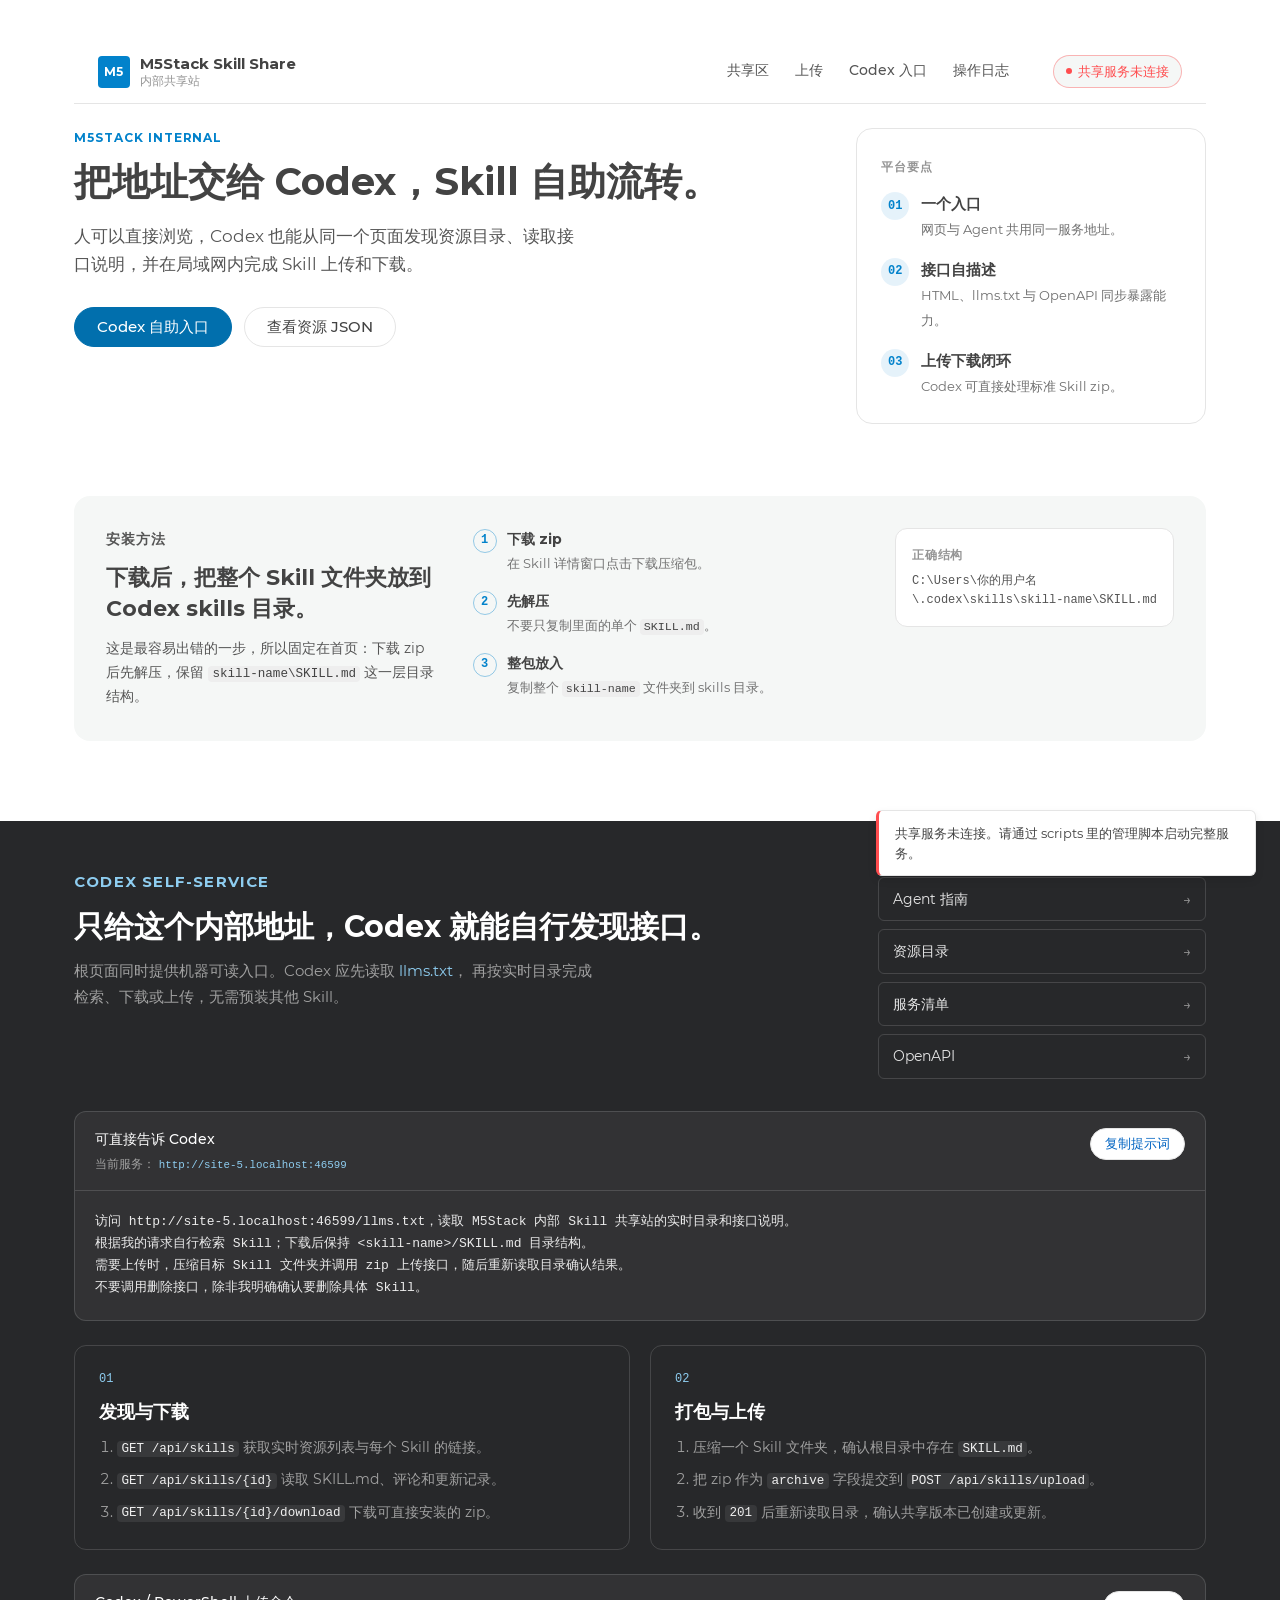
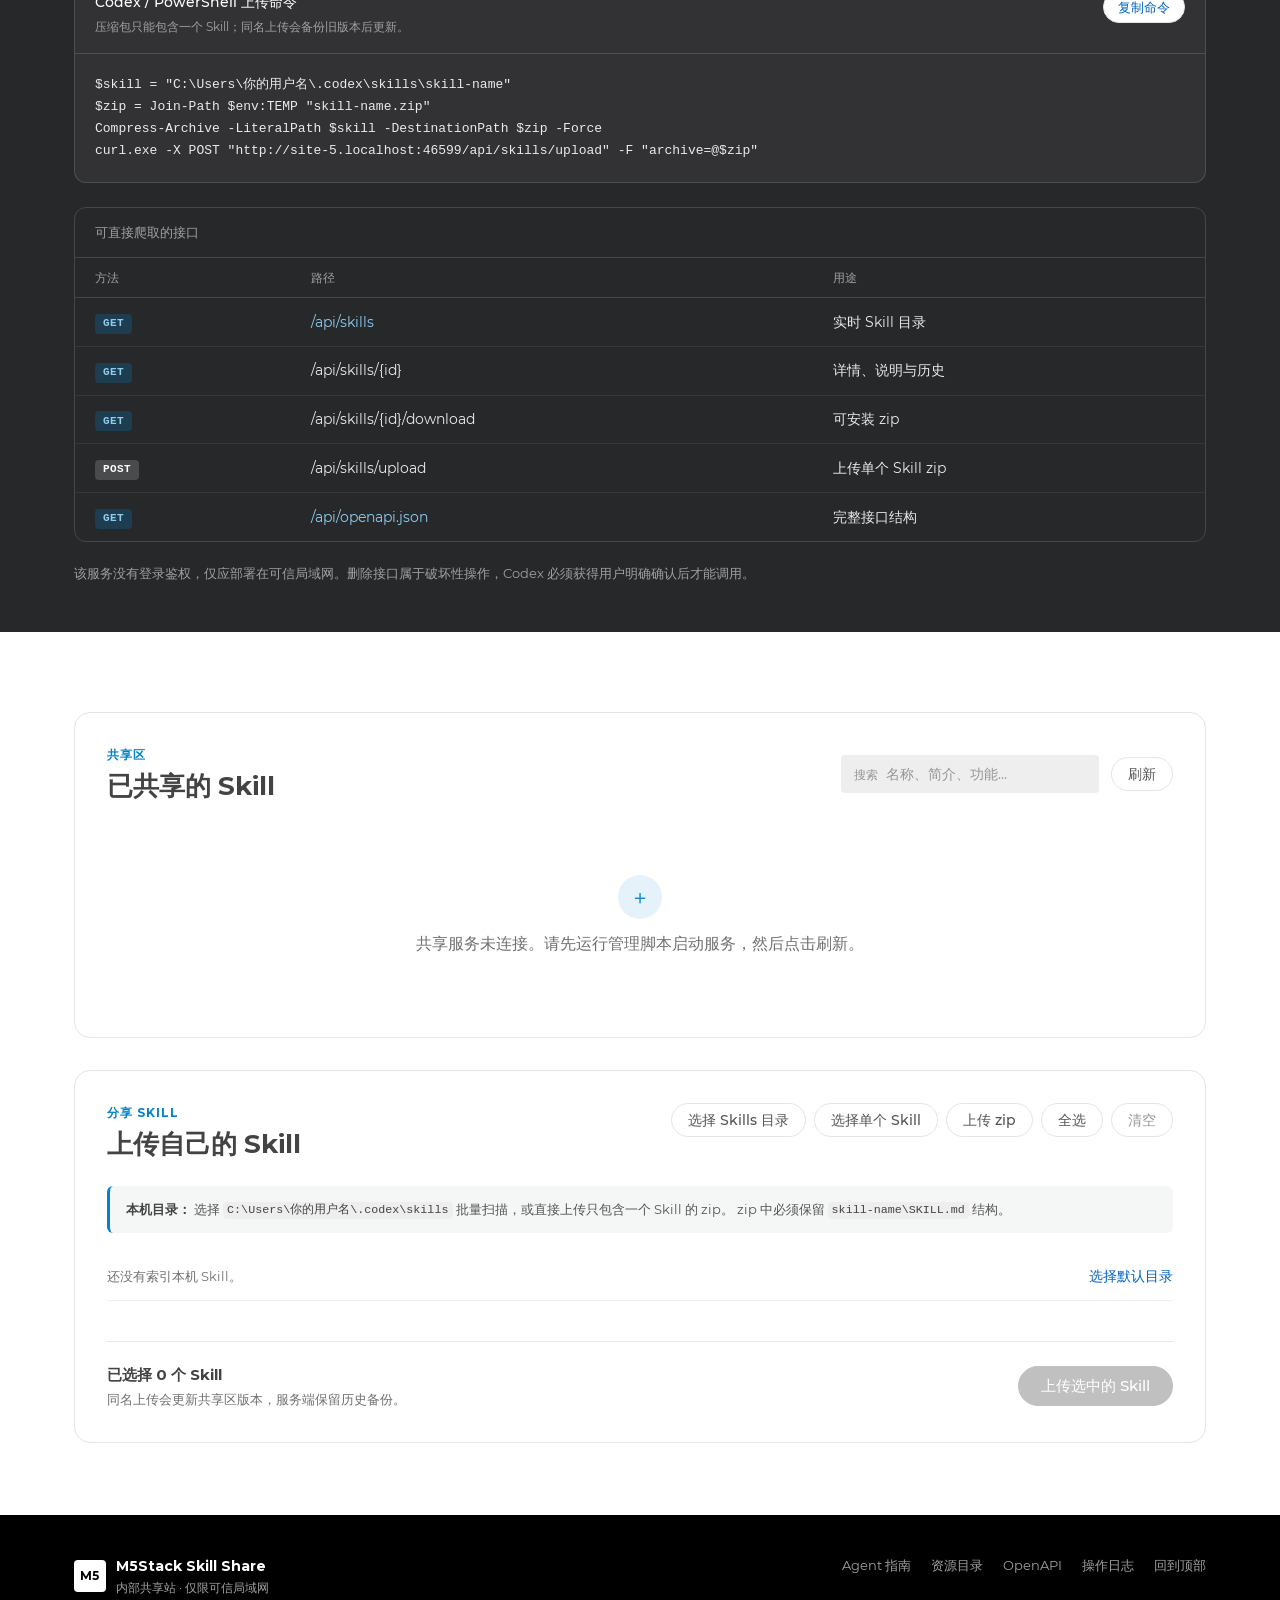
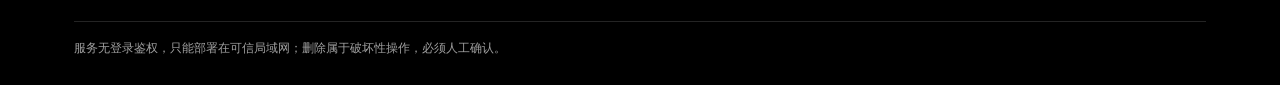
==== commit 3fb3ca17: "Add operation audit log - 新增 AuditLog：JSONL 追加写、4MB 滚动、最多 3 份历史，只记元数据 - 上传/更新/下载/评论/删除五类事件接入日志钩子 - 新" ====
--- a/public/index.html
+++ b/public/index.html
@@ -29,7 +29,7 @@
   <body>
     <div class="page-shell">
       <header class="hero">
-        <nav class="topbar" aria-label="页面导航">
+        <div class="topbar">
           <a class="brand" href="#top" aria-label="M5Stack Skill Share">
             <span class="brand-mark">M5</span>
             <span>
@@ -41,9 +41,10 @@
             <a href="#library">共享区</a>
             <a href="#upload">上传</a>
             <a href="#codex-access">Codex 入口</a>
+            <a href="./audit.html">操作日志</a>
           </nav>
           <div class="server-chip" id="serverStatus" aria-live="polite">正在连接共享服务...</div>
-        </nav>
+        </div>
 
         <section class="hero-grid compact-hero" id="top">
           <div class="hero-copy">
@@ -246,6 +247,7 @@
           <a href="/llms.txt">Agent 指南</a>
           <a href="/api/skills">资源目录</a>
           <a href="/api/openapi.json">OpenAPI</a>
+          <a href="./audit.html">操作日志</a>
           <a href="#top">回到顶部</a>
         </nav>
         <p class="footer-meta">
--- a/public/styles.css
+++ b/public/styles.css
@@ -1803,6 +1803,303 @@
   border-top: 1px solid var(--dark-line);
 }
 
+/* ========== 16.1 操作日志 ========== */
+.visually-hidden {
+  position: absolute;
+  width: 1px;
+  height: 1px;
+  overflow: hidden;
+  clip: rect(0 0 0 0);
+  white-space: nowrap;
+}
+
+.section-lede {
+  max-width: 62ch;
+  margin-top: 8px;
+  font-size: 14px;
+  line-height: 1.7;
+  color: var(--ink-muted);
+}
+
+.log-summary {
+  display: grid;
+  grid-template-columns: repeat(auto-fit, minmax(110px, 1fr));
+  gap: 12px;
+  margin-bottom: 20px;
+}
+
+.log-stat {
+  display: flex;
+  flex-direction: column;
+  gap: 4px;
+  padding: 14px 16px;
+  background: var(--surface);
+  border: 1px solid var(--line);
+  border-radius: var(--radius-xl);
+}
+
+.log-stat span {
+  font-size: 12px;
+  color: var(--ink-hint);
+}
+
+.log-stat strong {
+  font-size: 24px;
+  font-weight: 700;
+  font-variant-numeric: tabular-nums;
+  color: var(--ink);
+}
+
+.log-stat--total strong {
+  color: var(--m5-blue);
+}
+
+.log-filters {
+  display: flex;
+  flex-wrap: wrap;
+  align-items: flex-end;
+  gap: 12px;
+  margin-bottom: 16px;
+  padding: 16px;
+  background: var(--surface-subtle);
+  border-radius: var(--radius-xl);
+}
+
+.log-field {
+  display: grid;
+  gap: 6px;
+  min-width: 140px;
+  font-size: 12px;
+  color: var(--ink-2);
+}
+
+.log-field select,
+.log-field input {
+  height: 36px;
+  padding: 0 12px;
+  font-size: 14px;
+  color: var(--ink);
+  background: var(--surface);
+  border: 1px solid var(--line);
+  border-radius: var(--radius-xs);
+  outline: none;
+  transition: border-color var(--dur) var(--ease);
+}
+
+.log-field select:focus,
+.log-field input:focus {
+  border-color: var(--m5-blue);
+}
+
+.log-filters .primary-action,
+.log-filters .small-button {
+  min-height: 36px;
+}
+
+.log-table-wrap {
+  overflow-x: auto;
+  border: 1px solid var(--line);
+  border-radius: var(--radius-xl);
+}
+
+.log-table {
+  width: 100%;
+  min-width: 720px;
+  border-collapse: collapse;
+  font-size: 14px;
+}
+
+.log-table th {
+  padding: 10px 16px;
+  font-size: 12px;
+  font-weight: 500;
+  color: var(--ink-hint);
+  text-align: left;
+  white-space: nowrap;
+  background: var(--surface-subtle);
+  border-bottom: 1px solid var(--line);
+}
+
+.log-table td {
+  padding: 12px 16px;
+  color: var(--ink-2);
+  border-bottom: 1px solid var(--line-soft);
+  vertical-align: top;
+}
+
+.log-table tr:last-child td {
+  border-bottom: none;
+}
+
+.log-table tbody tr:hover {
+  background: rgba(2, 130, 203, 0.04);
+}
+
+.log-time {
+  white-space: nowrap;
+  font-variant-numeric: tabular-nums;
+  color: var(--ink-muted);
+}
+
+.log-skill {
+  font-weight: 500;
+  color: var(--ink);
+  overflow-wrap: anywhere;
+}
+
+.log-client {
+  font-size: 13px;
+  color: var(--ink-muted);
+  white-space: nowrap;
+}
+
+.log-detail {
+  font-size: 13px;
+  color: var(--ink-muted);
+}
+
+.event-badge {
+  display: inline-flex;
+  align-items: center;
+  height: 22px;
+  padding: 0 8px;
+  font-size: 12px;
+  font-weight: 500;
+  white-space: nowrap;
+  border: 1px solid transparent;
+  border-radius: var(--radius-xs);
+}
+
+.event-upload {
+  color: var(--m5-blue);
+  background: rgba(2, 130, 203, 0.1);
+}
+
+.event-update {
+  color: var(--m5-blue-deep);
+  background: var(--surface);
+  border-color: rgba(2, 130, 203, 0.45);
+}
+
+.event-download,
+.event-comment {
+  color: var(--ink-2);
+  background: var(--line-soft);
+}
+
+.event-delete {
+  color: var(--danger);
+  background: rgba(255, 77, 79, 0.1);
+}
+
+.log-empty {
+  padding: 48px 24px;
+  font-size: 14px;
+  color: var(--ink-muted);
+  text-align: center;
+  border: 1px dashed var(--line);
+  border-radius: var(--radius-xl);
+}
+
+.log-pager {
+  display: flex;
+  align-items: center;
+  justify-content: space-between;
+  gap: 16px;
+  margin-top: 16px;
+  font-size: 13px;
+  color: var(--ink-muted);
+}
+
+.log-pager-actions {
+  display: flex;
+  gap: 8px;
+}
+
+.log-pager .small-button:disabled {
+  color: var(--ink-hint);
+  background: var(--surface-subtle);
+  border-color: var(--line-soft);
+  cursor: not-allowed;
+}
+
+@media (max-width: 720px) {
+  .log-filters {
+    align-items: stretch;
+  }
+
+  .log-field {
+    flex: 1 1 100%;
+  }
+
+  .log-filters .primary-action,
+  .log-filters .small-button {
+    flex: 1 1 45%;
+  }
+
+  .log-pager {
+    flex-direction: column;
+    align-items: flex-start;
+    gap: 10px;
+  }
+
+  .log-table-wrap {
+    border: none;
+  }
+
+  .log-table {
+    min-width: 0;
+  }
+
+  .log-table thead {
+    display: none;
+  }
+
+  .log-table tbody tr {
+    display: grid;
+    grid-template-columns: 1fr auto;
+    gap: 4px 12px;
+    padding: 14px 16px;
+    border: 1px solid var(--line);
+    border-radius: var(--radius-xl);
+  }
+
+  .log-table tbody tr + tr {
+    margin-top: 10px;
+  }
+
+  .log-table td {
+    padding: 0;
+    border-bottom: none;
+  }
+
+  .log-time {
+    grid-column: 1;
+    font-size: 12px;
+  }
+
+  .log-table td:nth-child(2) {
+    grid-column: 2;
+    justify-self: end;
+  }
+
+  .log-skill {
+    grid-column: 1 / -1;
+  }
+
+  .log-client {
+    grid-column: 1;
+    font-size: 12px;
+    white-space: normal;
+  }
+
+  .log-detail {
+    grid-column: 2;
+    text-align: right;
+    font-size: 12px;
+  }
+}
+
 /* ========== 17. 响应式 ========== */
 @media (max-width: 1080px) {
   .hero-grid {
